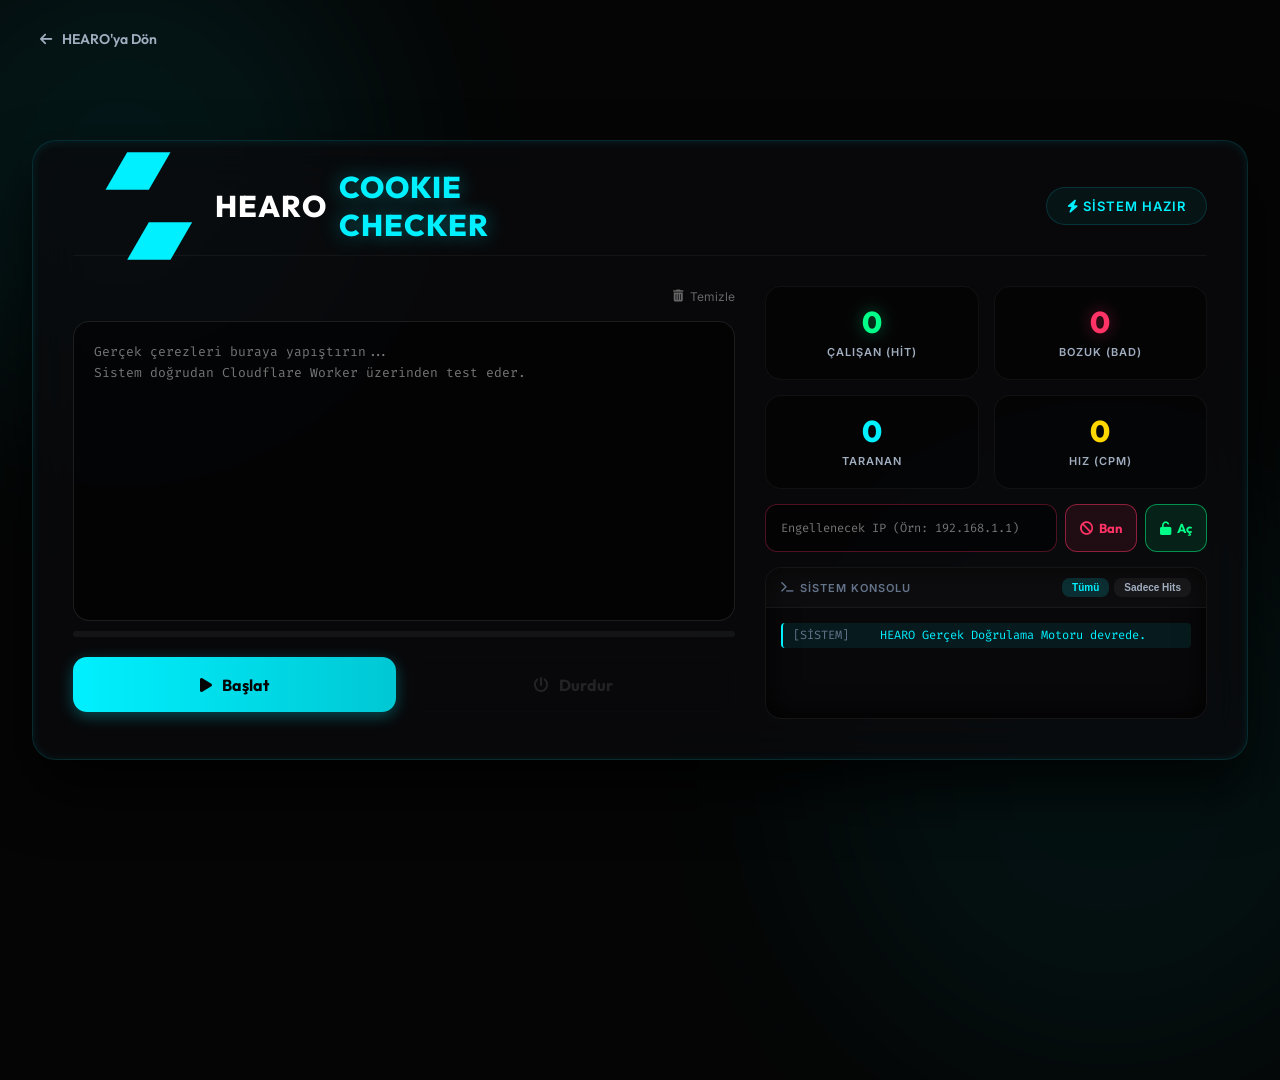
==== checker.html @ fa9fd3ac "Update fmt.Println message from 'Hello' to 'Goodbye'" ====
<!DOCTYPE html>
<html lang="tr">
<head>
    <meta charset="UTF-8">
    <meta name="viewport" content="width=device-width, initial-scale=1.0">
    <title>HEARO ADMIN | Premium Cookie Checker</title>
    <link href="https://fonts.googleapis.com/css2?family=Inter:wght@400;500;600&family=Outfit:wght@500;700;800&family=Fira+Code:wght@400;500&display=swap" rel="stylesheet">
    <link rel="stylesheet" href="https://cdnjs.cloudflare.com/ajax/libs/font-awesome/6.4.0/css/all.min.css">
    <style>
        :root {
            --bg-dark: #050505;
            --neon-cyan: #00f0ff;
            --neon-green: #00ff88;
            --neon-red: #ff3366;
            --glass-bg: rgba(10, 10, 12, 0.75);
            --glass-border: rgba(0, 240, 255, 0.15);
        }

        * { margin: 0; padding: 0; box-sizing: border-box; }

        body {
            font-family: 'Inter', sans-serif;
            background-color: var(--bg-dark);
            color: white;
            height: 100vh;
            display: flex;
            align-items: center;
            justify-content: center;
            overflow: hidden; 
        }

        /* NEBULA & GLOW */
        .nebula-blob { position: absolute; filter: blur(100px); opacity: 0.5; z-index: -2; border-radius: 50%; transition: all 2s ease; }
        .blob-1 { top: -10%; left: -10%; width: 500px; height: 500px; background: rgba(0, 240, 255, 0.15); }
        .blob-2 { bottom: -20%; right: -10%; width: 600px; height: 600px; background: rgba(0, 240, 255, 0.1); }
        .mouse-glow { position: absolute; top: 0; left: 0; width: 100vw; height: 100vh; pointer-events: none; z-index: -1; transition: background 0.1s ease; }

        /* GİRİŞ ANİMASYONU */
        @keyframes smoothEnter { 0% { opacity: 0; transform: translateY(30px) scale(0.98); } 100% { opacity: 1; transform: translateY(0) scale(1); } }
        .tilt-container { width: 95%; max-width: 1300px; animation: smoothEnter 0.8s cubic-bezier(0.16, 1, 0.3, 1) forwards; perspective: 1200px; }
        
        .checker-wrapper {
            background: var(--glass-bg); backdrop-filter: blur(25px); -webkit-backdrop-filter: blur(25px);
            border: 1px solid var(--glass-border); border-radius: 24px; padding: 40px;
            box-shadow: 0 30px 60px rgba(0, 0, 0, 0.8), inset 0 1px 10px rgba(0, 240, 255, 0.1);
            display: grid; grid-template-columns: 1.2fr 0.8fr; gap: 30px; transform-style: preserve-3d; transition: transform 0.1s ease-out;
        }

        /* HEADER & ROZET */
        .header { grid-column: 1 / -1; display: flex; justify-content: space-between; align-items: center; border-bottom: 1px solid rgba(255,255,255,0.05); padding-bottom: 25px; height: 75px; transform: translateZ(30px); }
        .logo { font-family: 'Outfit', sans-serif; font-size: 30px; font-weight: 800; letter-spacing: 1px; display: flex; align-items: center; gap: 12px; }
        .logo span { color: var(--neon-cyan); text-shadow: 0 0 20px rgba(0, 240, 255, 0.4); }
        
        @keyframes pulseGlow { 0% { box-shadow: 0 0 5px rgba(0,240,255,0.2); } 50% { box-shadow: 0 0 20px rgba(0,240,255,0.6); } 100% { box-shadow: 0 0 5px rgba(0,240,255,0.2); } }
        .status-badge { background: rgba(0, 240, 255, 0.05); color: var(--neon-cyan); padding: 10px 20px; border-radius: 50px; font-size: 13px; font-weight: 600; border: 1px solid var(--glass-border); text-transform: uppercase; letter-spacing: 1px; transition: 0.3s; }
        .status-badge.scanning { animation: pulseGlow 1.5s infinite; color: #fff; background: rgba(0, 240, 255, 0.2); border-color: var(--neon-cyan); }

        /* SOL PANEL (Girdi Alanı) */
        .input-area { display: flex; flex-direction: column; gap: 15px; transform: translateZ(20px); }
        .top-actions { display: flex; justify-content: space-between; align-items: center; height: 20px; }
        .success-label { display: none; color: var(--neon-green); font-family: 'Outfit', sans-serif; font-size: 14px; font-weight: 700; letter-spacing: 1px; align-items: center; gap: 8px; text-shadow: 0 0 10px rgba(0, 255, 136, 0.5); }
        .action-btns { display: flex; gap: 15px; margin-left: auto; }
        .btn-text { background: none; border: none; color: #666; font-family: 'Inter'; font-size: 12px; cursor: pointer; transition: 0.2s; display: flex; align-items: center; gap: 6px; }
        .btn-text:hover { color: var(--neon-cyan); }
        .btn-text.green:hover { color: var(--neon-green); text-shadow: 0 0 10px rgba(0,255,136,0.4); }
        
        textarea { width: 100%; height: 300px; background: rgba(0, 0, 0, 0.5); border: 1px solid rgba(255,255,255,0.1); border-radius: 16px; padding: 20px; color: #a0aec0; font-family: 'Fira Code', monospace; font-size: 13px; resize: none; outline: none; transition: 0.3s ease; line-height: 1.6; }
        textarea:focus { border-color: var(--neon-cyan); box-shadow: 0 0 25px rgba(0, 240, 255, 0.15); color: #fff; background: rgba(0, 0, 0, 0.8); }
        textarea::-webkit-scrollbar { width: 6px; } textarea::-webkit-scrollbar-thumb { background: rgba(0, 240, 255, 0.3); border-radius: 10px; }
        textarea.success-mode { border-color: var(--neon-green); box-shadow: 0 0 30px rgba(0, 255, 136, 0.2); color: var(--neon-green); background: rgba(0, 255, 136, 0.05); font-weight: 500; }

        /* İLERLEME ÇUBUĞU (PROGRESS BAR) */
        .progress-container { width: 100%; height: 6px; background: rgba(255,255,255,0.05); border-radius: 10px; overflow: hidden; margin-top: -5px; }
        .progress-bar { height: 100%; width: 0%; background: linear-gradient(90deg, #00f0ff, #00ff88); box-shadow: 0 0 15px rgba(0, 240, 255, 0.5); transition: width 0.3s ease; }

        .controls { display: flex; gap: 15px; height: 55px; margin-top: 5px;}
        .main-btn { flex: 1; border: none; border-radius: 14px; font-family: 'Outfit', sans-serif; font-size: 16px; font-weight: 700; cursor: pointer; transition: 0.3s ease; display: flex; justify-content: center; align-items: center; gap: 10px; height: 100%; }
        .btn-start { background: linear-gradient(90deg, #00f0ff 0%, #00c8d4 100%); color: #050505; box-shadow: 0 4px 15px rgba(0, 240, 255, 0.3); }
        .btn-start:hover { transform: translateY(-2px); box-shadow: 0 8px 25px rgba(0, 240, 255, 0.5); }
        .btn-start:disabled { opacity: 0.5; cursor: not-allowed; filter: grayscale(100%); transform: none; box-shadow: none; }
        
        .btn-stop { background: rgba(255, 51, 102, 0.15); border: 1px solid rgba(255,51,102,0.4); color: var(--neon-red); box-shadow: 0 4px 15px rgba(255, 51, 102, 0.1); }
        .btn-stop:hover { background: rgba(255, 51, 102, 0.25); box-shadow: 0 0 20px rgba(255,51,102,0.4); transform: translateY(-2px); }
        .btn-stop:disabled { opacity: 0.3; cursor: not-allowed; border-color: rgba(255,255,255,0.05); color: #666; background: transparent; transform: none; box-shadow: none; }

        /* SAĞ PANEL & İSTATİSTİKLER (HOVER EFEKTLİ) */
        .right-panel { display: flex; flex-direction: column; gap: 15px; transform: translateZ(20px); }
        .stats-grid { display: grid; grid-template-columns: repeat(2, 1fr); gap: 15px; }
        .stat-card { background: rgba(0, 0, 0, 0.4); border: 1px solid rgba(255,255,255,0.05); border-radius: 16px; padding: 20px 10px; display: flex; flex-direction: column; align-items: center; justify-content: center; gap: 8px; transition: 0.3s; }
        
        /* Kart Hover Parlamaları */
        .stat-card.hit-card:hover { border-color: rgba(0, 255, 136, 0.4); box-shadow: 0 0 20px rgba(0, 255, 136, 0.15); background: rgba(0, 255, 136, 0.05); }
        .stat-card.bad-card:hover { border-color: rgba(255, 51, 102, 0.4); box-shadow: 0 0 20px rgba(255, 51, 102, 0.15); background: rgba(255, 51, 102, 0.05); }
        .stat-card.total-card:hover { border-color: rgba(0, 240, 255, 0.4); box-shadow: 0 0 20px rgba(0, 240, 255, 0.15); background: rgba(0, 240, 255, 0.05); }
        
        .stat-value { font-size: 30px; font-weight: 800; font-family: 'Outfit', sans-serif; line-height: 1; transition: color 0.3s; }
        .stat-label { font-size: 11px; color: #a0aec0; text-transform: uppercase; letter-spacing: 1px; font-weight: 600; text-align: center; }
        .val-hit { color: var(--neon-green); text-shadow: 0 0 15px rgba(0, 255, 136, 0.4); }
        .val-bad { color: var(--neon-red); text-shadow: 0 0 15px rgba(255, 51, 102, 0.4); }
        .val-total { color: var(--neon-cyan); } .val-cpm { color: #ffd700; }

        /* IP BAN KUTUSU */
        .ip-ban-box { display: flex; gap: 8px; height: 48px; align-items: center; }
        .ip-ban-box input { flex: 1; height: 100%; background: rgba(0, 0, 0, 0.5); border: 1px solid rgba(255, 51, 102, 0.3); border-radius: 12px; padding: 0 15px; color: white; font-family: 'Fira Code', monospace; font-size: 12px; outline: none; transition: 0.3s; }
        .ip-ban-box input:focus { border-color: var(--neon-red); box-shadow: 0 0 15px rgba(255, 51, 102, 0.2); background: rgba(0, 0, 0, 0.8); }
        .ip-btn-ban { height: 100%; padding: 0 14px; background: rgba(255, 51, 102, 0.1); border: 1px solid rgba(255, 51, 102, 0.5); color: var(--neon-red); border-radius: 12px; font-family: 'Outfit', sans-serif; font-size: 13px; font-weight: 700; cursor: pointer; display: flex; align-items: center; gap: 6px; transition: 0.3s; }
        .ip-btn-ban:hover { background: rgba(255, 51, 102, 0.2); box-shadow: 0 0 15px rgba(255, 51, 102, 0.4); transform: translateY(-2px); }
        .ip-btn-unban { height: 100%; padding: 0 14px; background: rgba(0, 255, 136, 0.1); border: 1px solid rgba(0, 255, 136, 0.5); color: var(--neon-green); border-radius: 12px; font-family: 'Outfit', sans-serif; font-size: 13px; font-weight: 700; cursor: pointer; display: flex; align-items: center; gap: 6px; transition: 0.3s; }
        .ip-btn-unban:hover { background: rgba(0, 255, 136, 0.2); box-shadow: 0 0 15px rgba(0, 255, 136, 0.4); transform: translateY(-2px); }

        /* KONSOL VE FİLTRELER */
        .console-container { display: flex; flex-direction: column; background: #08080a; border: 1px solid rgba(255,255,255,0.05); border-radius: 16px; overflow: hidden; box-shadow: inset 0 0 30px rgba(0,0,0,1); }
        .console-header { display: flex; justify-content: space-between; align-items: center; padding: 10px 15px; border-bottom: 1px solid rgba(255,255,255,0.05); background: rgba(255,255,255,0.02); }
        .console-title { font-size: 11px; color: #64748b; font-weight: 600; letter-spacing: 1px; text-transform: uppercase; display: flex; align-items: center; gap: 6px; }
        .console-filters { display: flex; gap: 5px; }
        .c-filter { background: rgba(255,255,255,0.05); border: none; color: #a0aec0; padding: 4px 10px; border-radius: 8px; font-size: 10px; font-weight: 600; cursor: pointer; transition: 0.2s; }
        .c-filter.active { background: rgba(0, 240, 255, 0.15); color: var(--neon-cyan); }
        
        .console-logs { height: 110px; padding: 15px; overflow-y: auto; font-family: 'Fira Code', monospace; font-size: 12px; display: flex; flex-direction: column; gap: 6px; }
        .console-logs::-webkit-scrollbar { width: 4px; } .console-logs::-webkit-scrollbar-thumb { background: rgba(0, 240, 255, 0.3); border-radius: 10px; }
        .log { padding: 4px 10px; border-radius: 4px; display: flex; gap: 12px; animation: fadeIn 0.2s ease forwards; line-height: 1.4; word-break: break-all; }
        .log-time { color: #64748b; min-width: 75px; user-select: none; }
        .log.hit { background: rgba(0, 255, 136, 0.08); border-left: 2px solid var(--neon-green); color: var(--neon-green); }
        .log.bad { color: var(--neon-red); background: rgba(255, 51, 102, 0.05); border-left: 2px solid var(--neon-red); }
        .log.info { background: rgba(0, 240, 255, 0.08); border-left: 2px solid var(--neon-cyan); color: var(--neon-cyan); }
        
        /* Filtreleme Gizleme Kuralı */
        .console-logs.filter-hits .log:not(.hit):not(.info) { display: none !important; }

        @keyframes fadeIn { from { opacity: 0; transform: translateX(-5px); } to { opacity: 1; transform: translateX(0); } }
        .btn-back { position: absolute; top: 30px; left: 40px; color: #a0aec0; text-decoration: none; font-size: 14px; font-weight: 600; display: flex; align-items: center; gap: 10px; transition: 0.3s; z-index: 10; font-family: 'Outfit', sans-serif; }
        .btn-back:hover { color: var(--neon-cyan); text-shadow: 0 0 15px rgba(0, 240, 255, 0.5); transform: translateX(-5px); }
    </style>
</head>
<body>

<div class="mouse-glow" id="glow"></div>
<div class="nebula-blob blob-1"></div>
<div class="nebula-blob blob-2"></div>

<a href="index.html" class="btn-back"><i class="fa-solid fa-arrow-left"></i> HEARO'ya Dön</a>

<div class="tilt-container">
    <div class="checker-wrapper" id="tiltWrapper">
        <div class="header">
            <div class="logo">
                <svg viewBox="0 0 24 24" fill="none" xmlns="http://www.w3.org/2000/svg">
                    <path d="M21.9999 15L17.9999 21.9282L9.99989 21.9282L13.9999 15L21.9999 15Z" fill="#00f0ff"/>
                    <path d="M14.0001 9.00003L18.0001 2.07183L10.0001 2.07186L6.00015 9.00007L14.0001 9.00003Z" fill="#00f0ff"/>
                </svg>
                HEARO <span>COOKIE CHECKER</span>
            </div>
            <div class="status-badge" id="statusBadge"><i class="fa-solid fa-bolt"></i> SİSTEM HAZIR</div>
        </div>

        <div class="input-area">
            <div class="top-actions">
                <div id="successLabel" class="success-label"><i class="fa-solid fa-check-circle"></i> ÇALIŞAN COOKIELER</div>
                <div class="action-btns">
                    <button id="btnCopy" class="btn-text green" onclick="copyHits()" style="display:none;"><i class="fa-regular fa-copy"></i> Kopyala</button>
                    <button class="btn-text" onclick="clearInput()"><i class="fa-solid fa-trash-can"></i> Temizle</button>
                </div>
            </div>
            
            <textarea id="cookieInput" placeholder="Gerçek çerezleri buraya yapıştırın...&#10;Sistem doğrudan Cloudflare Worker üzerinden test eder."></textarea>
            
            <div class="progress-container">
                <div class="progress-bar" id="progressBar"></div>
            </div>

            <div class="controls">
                <button class="main-btn btn-start" id="btnStart" onclick="startCheck()"><i class="fa-solid fa-play"></i> Başlat</button>
                <button class="main-btn btn-stop" id="btnStop" onclick="stopCheck()" disabled><i class="fa-solid fa-power-off"></i> Durdur</button>
            </div>
        </div>

        <div class="right-panel">
            <div class="stats-grid">
                <div class="stat-card hit-card"><span class="stat-value val-hit" id="hitCount">0</span><span class="stat-label">Çalışan (Hit)</span></div>
                <div class="stat-card bad-card"><span class="stat-value val-bad" id="badCount">0</span><span class="stat-label">Bozuk (Bad)</span></div>
                <div class="stat-card total-card"><span class="stat-value val-total" id="totalCount">0</span><span class="stat-label">Taranan</span></div>
                <div class="stat-card"><span class="stat-value val-cpm" id="cpmCount">0</span><span class="stat-label">Hız (CPM)</span></div>
            </div>

            <div class="ip-ban-box">
                <input type="text" id="ipBanInput" placeholder="Engellenecek IP (Örn: 192.168.1.1)">
                <button class="ip-btn-ban" onclick="manageIP('ban_ip')"><i class="fa-solid fa-ban"></i> Ban</button>
                <button class="ip-btn-unban" onclick="manageIP('unban_ip')"><i class="fa-solid fa-unlock"></i> Aç</button>
            </div>

            <div class="console-container">
                <div class="console-header">
                    <span class="console-title"><i class="fa-solid fa-terminal"></i> SİSTEM KONSOLU</span>
                    <div class="console-filters">
                        <button class="c-filter active" id="f-all" onclick="setFilter('all')">Tümü</button>
                        <button class="c-filter" id="f-hit" onclick="setFilter('hits')">Sadece Hits</button>
                    </div>
                </div>
                <div class="console-logs" id="consoleLog">
                    <div class="log info"><span class="log-time">[SİSTEM]</span><span>HEARO Gerçek Doğrulama Motoru devrede.</span></div>
                </div>
            </div>
        </div>
    </div>
</div>

<script>
    const backendUrl = "https://billowing-smoke-cb6b.hearo.workers.dev";
    
    // Gelişmiş Mouse Glow (Etkileşimli)
    const glow = document.getElementById('glow');
    const tiltWrapper = document.getElementById('tiltWrapper');
    document.addEventListener('mousemove', (e) => {
        glow.style.background = `radial-gradient(circle 600px at ${e.clientX}px ${e.clientY}px, rgba(0, 240, 255, 0.05), transparent 40%)`;
        const xAxis = ((window.innerWidth / 2) - e.pageX) / 100;
        const yAxis = ((window.innerHeight / 2) - e.pageY) / 100;
        tiltWrapper.style.transform = `rotateY(${xAxis}deg) rotateX(${-yAxis}deg)`;
    });
    document.addEventListener('mouseleave', () => tiltWrapper.style.transform = `rotateY(0deg) rotateX(0deg)`);

    let isRunning = false; let cookies = []; let currentIndex = 0; let hits = 0; let bads = 0; let startTime = 0; let hitList = []; 
    
    const el = {
        input: document.getElementById('cookieInput'), btnStart: document.getElementById('btnStart'), btnStop: document.getElementById('btnStop'),
        hit: document.getElementById('hitCount'), bad: document.getElementById('badCount'), total: document.getElementById('totalCount'), cpm: document.getElementById('cpmCount'),
        log: document.getElementById('consoleLog'), badge: document.getElementById('statusBadge'), successLabel: document.getElementById('successLabel'),
        btnCopy: document.getElementById('btnCopy'), progBar: document.getElementById('progressBar')
    };

    const getTime = () => { const d = new Date(); return `[${d.getHours().toString().padStart(2,'0')}:${d.getMinutes().toString().padStart(2,'0')}:${d.getSeconds().toString().padStart(2,'0')}]`; };

    // --- KONSOL FİLTRELEME ---
    function setFilter(type) {
        document.getElementById('f-all').classList.remove('active');
        document.getElementById('f-hit').classList.remove('active');
        
        if (type === 'hits') {
            document.getElementById('f-hit').classList.add('active');
            el.log.classList.add('filter-hits');
        } else {
            document.getElementById('f-all').classList.add('active');
            el.log.classList.remove('filter-hits');
        }
        el.log.scrollTop = el.log.scrollHeight;
    }

    // --- TEMİZLE VE KOPYALA ---
    function clearInput() {
        el.input.value = ''; el.input.classList.remove('success-mode');
        el.successLabel.style.display = 'none'; el.btnCopy.style.display = 'none';
        el.progBar.style.width = '0%';
    }

    function copyHits() {
        navigator.clipboard.writeText(hitList.join('\n'));
        addLog('info', 'Çalışan çerezler panoya kopyalandı!');
        el.btnCopy.innerHTML = '<i class="fa-solid fa-check"></i> Kopyalandı';
        setTimeout(() => el.btnCopy.innerHTML = '<i class="fa-regular fa-copy"></i> Kopyala', 2000);
    }

    function addLog(type, msg) {
        const div = document.createElement('div');
        div.className = `log ${type}`; div.innerHTML = `<span class="log-time">${getTime()}</span><span>${msg}</span>`;
        el.log.appendChild(div);
        if (el.log.children.length > 150) el.log.removeChild(el.log.firstChild);
        el.log.scrollTop = el.log.scrollHeight;
    }

    // --- SAYI ANİMASYONU (COUNT UP) ---
    function animateValue(obj, start, end, duration) {
        let startTimestamp = null;
        const step = (timestamp) => {
            if (!startTimestamp) startTimestamp = timestamp;
            const progress = Math.min((timestamp - startTimestamp) / duration, 1);
            obj.innerHTML = Math.floor(progress * (end - start) + start);
            if (progress < 1) { window.requestAnimationFrame(step); } else { obj.innerHTML = end; }
        };
        window.requestAnimationFrame(step);
    }

    function updateStats(newTotal, newHits, newBads, newCpm) {
        if(el.hit.textContent != newHits) animateValue(el.hit, parseInt(el.hit.textContent), newHits, 200);
        if(el.bad.textContent != newBads) animateValue(el.bad, parseInt(el.bad.textContent), newBads, 200);
        el.total.textContent = `${newTotal} / ${cookies.length}`;
        el.cpm.textContent = newCpm.toLocaleString();
        
        // Progress Bar
        const percent = (newTotal / cookies.length) * 100;
        el.progBar.style.width = `${percent}%`;
    }

    async function manageIP(actionType) {
        const ipInput = document.getElementById('ipBanInput');
        const ip = ipInput.value.trim();
        if (!ip) { addLog('bad', 'HATA: Lütfen bir IP adresi girin.'); return; }

        try {
            const res = await fetch(backendUrl, { method: 'POST', headers: { 'Content-Type': 'application/json' }, body: JSON.stringify({ tur: actionType, detay: { ip: ip } }) });
            if (res.ok) {
                const data = await res.json();
                if (data.error === "KV_YOK") addLog('bad', `[HATA] Cloudflare KV bağlanmamış!`);
                else { addLog(actionType === 'ban_ip' ? 'bad' : 'hit', `[GÜVENLİK] ${ip} ${actionType === 'ban_ip' ? 'banlandı' : 'açıldı'}.`); ipInput.value = ''; }
            } else { addLog('bad', `[HATA] İşlem başarısız oldu.`); }
        } catch(e) { addLog('bad', `[HATA] Sunucu bağlantı hatası.`); }
    }

    async function startCheck() {
        const raw = el.input.value.trim();
        if (!raw) { addLog('bad', 'HATA: Lütfen test edilecek çerezleri girin.'); return; }
        cookies = raw.split('\n').filter(line => line.trim() !== '' && !line.trim().startsWith('#'));
        if (cookies.length === 0) return;

        isRunning = true; currentIndex = 0; hits = 0; bads = 0; startTime = Date.now(); hitList = [];
        el.input.classList.remove('success-mode'); el.successLabel.style.display = 'none'; el.btnCopy.style.display = 'none';
        el.btnStart.disabled = true; el.btnStop.disabled = false; el.input.disabled = true;
        
        // Rozet Nabız Animasyonu
        el.badge.classList.add('scanning');
        el.badge.innerHTML = '<i class="fa-solid fa-spinner fa-spin"></i> DOĞRULANIYOR...';
        
        addLog('info', `Toplam ${cookies.length} çerez Cloudflare üzerinden test ediliyor...`);
        el.progBar.style.width = '0%';
        
        for (currentIndex = 0; currentIndex < cookies.length; currentIndex++) {
            if (!isRunning) break;
            const currentCookie = cookies[currentIndex];
            
            try {
                const response = await fetch(backendUrl, { method: 'POST', headers: { 'Content-Type': 'application/json' }, body: JSON.stringify({ tur: "check_cookie", detay: { cookie: currentCookie } }) });
                const data = await response.json();
                if (data.valid) { hits++; hitList.push(currentCookie); addLog('hit', `[GEÇERLİ] ${currentCookie.substring(0, 30)}...`); } 
                else { bads++; addLog('bad', `[BOZUK] ${currentCookie.substring(0, 30)}...`); }
            } catch (err) { bads++; addLog('bad', `[HATA] İstek gönderilemedi.`); }
            
            const mins = (Date.now() - startTime) / 1000 / 60;
            const currentCpm = mins > 0 ? Math.floor((currentIndex + 1) / mins) : 0;
            updateStats(currentIndex + 1, hits, bads, currentCpm);
        }
        if(isRunning) finishCheck();
    }

    function stopCheck() {
        isRunning = false; el.btnStart.disabled = false; el.btnStop.disabled = true; el.input.disabled = false;
        el.badge.classList.remove('scanning');
        el.badge.innerHTML = '<i class="fa-solid fa-ban"></i> İPTAL EDİLDİ';
        el.badge.style.color = 'var(--neon-red)'; el.badge.style.borderColor = 'rgba(255,51,102,0.5)';
        addLog('info', 'İşlem kullanıcı tarafından durduruldu.');
    }

    function finishCheck() {
        isRunning = false; el.btnStart.disabled = false; el.btnStop.disabled = true; el.input.disabled = false;
        el.badge.classList.remove('scanning');
        el.badge.innerHTML = '<i class="fa-solid fa-check-double"></i> TAMAMLANDI';
        el.badge.style.color = 'var(--neon-green)'; el.badge.style.borderColor = 'rgba(0,255,136,0.5)';
        addLog('info', `Doğrulama Bitti! Sonuç: ${hits} Çalışan | ${bads} Bozuk.`);

        if (hits > 0) {
            el.successLabel.style.display = 'flex'; el.btnCopy.style.display = 'flex';
            el.input.value = hitList.join('\n'); el.input.classList.add('success-mode');
            addLog('hit', '>>> Çalışan cookieler ekrana yansıtıldı.');
        } else {
            el.input.value = "Maalesef çalışan cookie bulunamadı.";
        }
    }
</script>
</body>
</html>
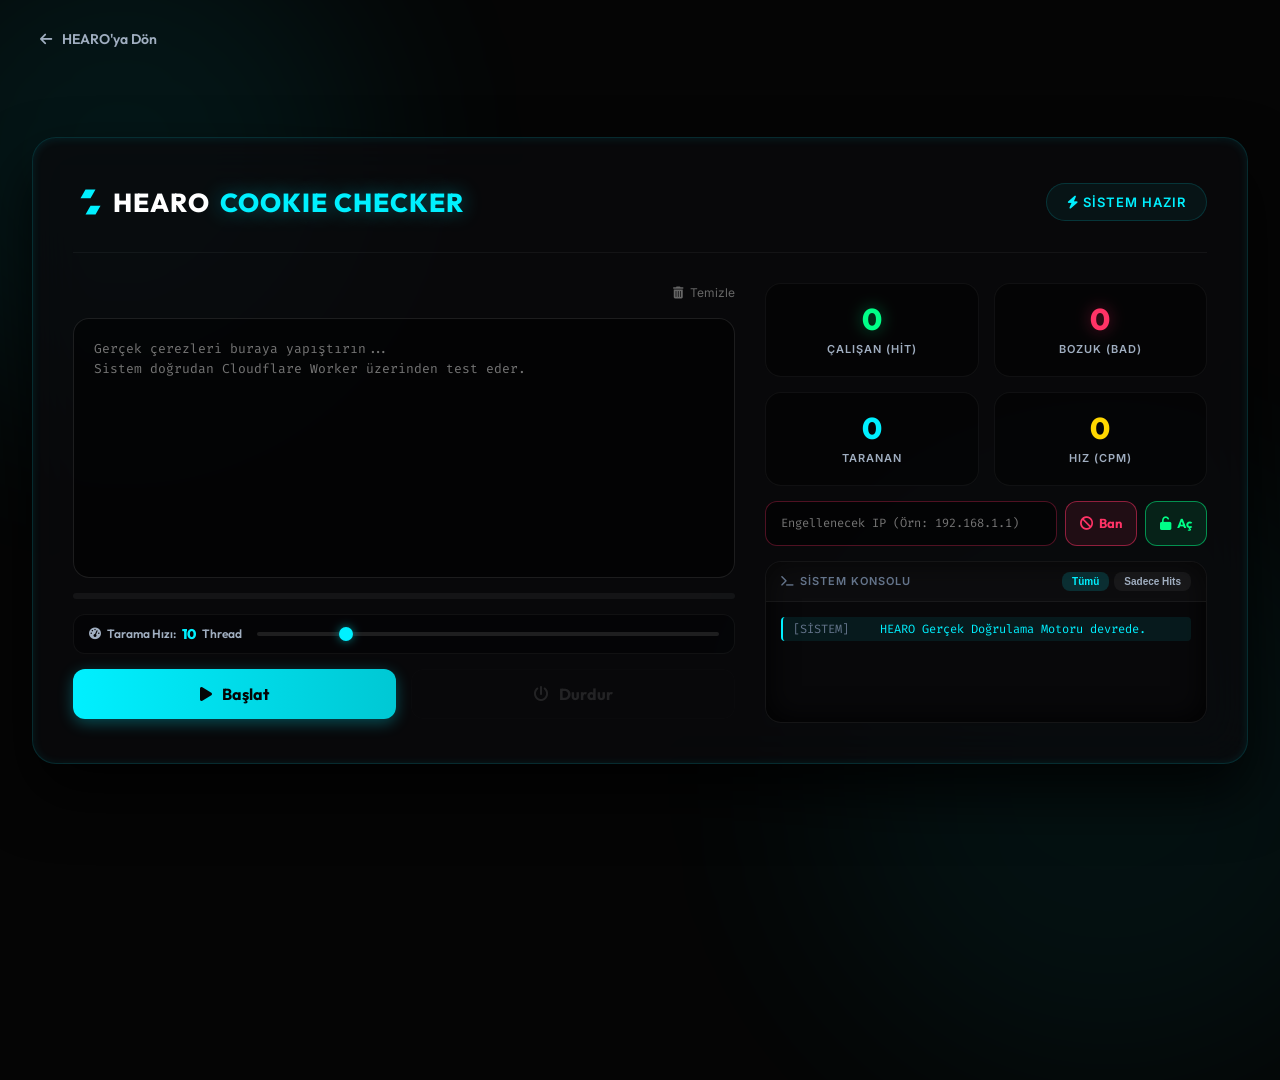
==== commit ded7a0dc: "Update checker.html" ====
--- a/checker.html
+++ b/checker.html
@@ -46,16 +46,21 @@
             display: grid; grid-template-columns: 1.2fr 0.8fr; gap: 30px; transform-style: preserve-3d; transition: transform 0.1s ease-out;
         }
 
-        /* HEADER & ROZET */
+        /* LOGO TAŞMASI DÜZELTİLDİ */
         .header { grid-column: 1 / -1; display: flex; justify-content: space-between; align-items: center; border-bottom: 1px solid rgba(255,255,255,0.05); padding-bottom: 25px; height: 75px; transform: translateZ(30px); }
-        .logo { font-family: 'Outfit', sans-serif; font-size: 30px; font-weight: 800; letter-spacing: 1px; display: flex; align-items: center; gap: 12px; }
-        .logo span { color: var(--neon-cyan); text-shadow: 0 0 20px rgba(0, 240, 255, 0.4); }
+        .logo { 
+            font-family: 'Outfit', sans-serif; font-size: 26px; font-weight: 800; letter-spacing: 1px; 
+            display: flex; align-items: center; gap: 10px; white-space: nowrap; flex-shrink: 0;
+        }
+        .logo svg { width: 30px; height: 30px; flex-shrink: 0; }
+        .logo span.hearo-text { color: white; }
+        .logo span.checker-text { color: var(--neon-cyan); text-shadow: 0 0 20px rgba(0, 240, 255, 0.4); }
         
         @keyframes pulseGlow { 0% { box-shadow: 0 0 5px rgba(0,240,255,0.2); } 50% { box-shadow: 0 0 20px rgba(0,240,255,0.6); } 100% { box-shadow: 0 0 5px rgba(0,240,255,0.2); } }
-        .status-badge { background: rgba(0, 240, 255, 0.05); color: var(--neon-cyan); padding: 10px 20px; border-radius: 50px; font-size: 13px; font-weight: 600; border: 1px solid var(--glass-border); text-transform: uppercase; letter-spacing: 1px; transition: 0.3s; }
+        .status-badge { background: rgba(0, 240, 255, 0.05); color: var(--neon-cyan); padding: 10px 20px; border-radius: 50px; font-size: 13px; font-weight: 600; border: 1px solid var(--glass-border); text-transform: uppercase; letter-spacing: 1px; transition: 0.3s; white-space: nowrap; flex-shrink: 0; }
         .status-badge.scanning { animation: pulseGlow 1.5s infinite; color: #fff; background: rgba(0, 240, 255, 0.2); border-color: var(--neon-cyan); }
 
-        /* SOL PANEL (Girdi Alanı) */
+        /* SOL PANEL */
         .input-area { display: flex; flex-direction: column; gap: 15px; transform: translateZ(20px); }
         .top-actions { display: flex; justify-content: space-between; align-items: center; height: 20px; }
         .success-label { display: none; color: var(--neon-green); font-family: 'Outfit', sans-serif; font-size: 14px; font-weight: 700; letter-spacing: 1px; align-items: center; gap: 8px; text-shadow: 0 0 10px rgba(0, 255, 136, 0.5); }
@@ -64,17 +69,24 @@
         .btn-text:hover { color: var(--neon-cyan); }
         .btn-text.green:hover { color: var(--neon-green); text-shadow: 0 0 10px rgba(0,255,136,0.4); }
         
-        textarea { width: 100%; height: 300px; background: rgba(0, 0, 0, 0.5); border: 1px solid rgba(255,255,255,0.1); border-radius: 16px; padding: 20px; color: #a0aec0; font-family: 'Fira Code', monospace; font-size: 13px; resize: none; outline: none; transition: 0.3s ease; line-height: 1.6; }
+        textarea { width: 100%; height: 260px; background: rgba(0, 0, 0, 0.5); border: 1px solid rgba(255,255,255,0.1); border-radius: 16px; padding: 20px; color: #a0aec0; font-family: 'Fira Code', monospace; font-size: 13px; resize: none; outline: none; transition: 0.3s ease; line-height: 1.6; }
         textarea:focus { border-color: var(--neon-cyan); box-shadow: 0 0 25px rgba(0, 240, 255, 0.15); color: #fff; background: rgba(0, 0, 0, 0.8); }
         textarea::-webkit-scrollbar { width: 6px; } textarea::-webkit-scrollbar-thumb { background: rgba(0, 240, 255, 0.3); border-radius: 10px; }
         textarea.success-mode { border-color: var(--neon-green); box-shadow: 0 0 30px rgba(0, 255, 136, 0.2); color: var(--neon-green); background: rgba(0, 255, 136, 0.05); font-weight: 500; }
 
+        /* HIZ KONTROLÜ (THREADS SLIDER) */
+        .speed-control { display: flex; align-items: center; gap: 15px; background: rgba(0,0,0,0.3); padding: 10px 15px; border-radius: 12px; border: 1px solid rgba(255,255,255,0.05); }
+        .speed-control label { font-size: 12px; color: #a0aec0; font-weight: 600; font-family: 'Outfit', sans-serif; white-space: nowrap; display: flex; align-items: center; gap: 6px; }
+        .speed-control label span { color: var(--neon-cyan); font-weight: 800; font-size: 14px; }
+        .speed-control input[type=range] { flex: 1; -webkit-appearance: none; background: rgba(255,255,255,0.1); height: 4px; border-radius: 5px; outline: none; }
+        .speed-control input[type=range]::-webkit-slider-thumb { -webkit-appearance: none; width: 14px; height: 14px; border-radius: 50%; background: var(--neon-cyan); cursor: pointer; box-shadow: 0 0 10px rgba(0,240,255,0.5); }
+
         /* İLERLEME ÇUBUĞU (PROGRESS BAR) */
-        .progress-container { width: 100%; height: 6px; background: rgba(255,255,255,0.05); border-radius: 10px; overflow: hidden; margin-top: -5px; }
-        .progress-bar { height: 100%; width: 0%; background: linear-gradient(90deg, #00f0ff, #00ff88); box-shadow: 0 0 15px rgba(0, 240, 255, 0.5); transition: width 0.3s ease; }
-
-        .controls { display: flex; gap: 15px; height: 55px; margin-top: 5px;}
-        .main-btn { flex: 1; border: none; border-radius: 14px; font-family: 'Outfit', sans-serif; font-size: 16px; font-weight: 700; cursor: pointer; transition: 0.3s ease; display: flex; justify-content: center; align-items: center; gap: 10px; height: 100%; }
+        .progress-container { width: 100%; height: 6px; background: rgba(255,255,255,0.05); border-radius: 10px; overflow: hidden; }
+        .progress-bar { height: 100%; width: 0%; background: linear-gradient(90deg, #00f0ff, #00ff88); box-shadow: 0 0 15px rgba(0, 240, 255, 0.5); transition: width 0.2s ease; }
+
+        .controls { display: flex; gap: 15px; height: 50px; }
+        .main-btn { flex: 1; border: none; border-radius: 12px; font-family: 'Outfit', sans-serif; font-size: 16px; font-weight: 700; cursor: pointer; transition: 0.3s ease; display: flex; justify-content: center; align-items: center; gap: 10px; height: 100%; }
         .btn-start { background: linear-gradient(90deg, #00f0ff 0%, #00c8d4 100%); color: #050505; box-shadow: 0 4px 15px rgba(0, 240, 255, 0.3); }
         .btn-start:hover { transform: translateY(-2px); box-shadow: 0 8px 25px rgba(0, 240, 255, 0.5); }
         .btn-start:disabled { opacity: 0.5; cursor: not-allowed; filter: grayscale(100%); transform: none; box-shadow: none; }
@@ -83,15 +95,12 @@
         .btn-stop:hover { background: rgba(255, 51, 102, 0.25); box-shadow: 0 0 20px rgba(255,51,102,0.4); transform: translateY(-2px); }
         .btn-stop:disabled { opacity: 0.3; cursor: not-allowed; border-color: rgba(255,255,255,0.05); color: #666; background: transparent; transform: none; box-shadow: none; }
 
-        /* SAĞ PANEL & İSTATİSTİKLER (HOVER EFEKTLİ) */
+        /* SAĞ PANEL & İSTATİSTİKLER */
         .right-panel { display: flex; flex-direction: column; gap: 15px; transform: translateZ(20px); }
         .stats-grid { display: grid; grid-template-columns: repeat(2, 1fr); gap: 15px; }
         .stat-card { background: rgba(0, 0, 0, 0.4); border: 1px solid rgba(255,255,255,0.05); border-radius: 16px; padding: 20px 10px; display: flex; flex-direction: column; align-items: center; justify-content: center; gap: 8px; transition: 0.3s; }
-        
-        /* Kart Hover Parlamaları */
         .stat-card.hit-card:hover { border-color: rgba(0, 255, 136, 0.4); box-shadow: 0 0 20px rgba(0, 255, 136, 0.15); background: rgba(0, 255, 136, 0.05); }
         .stat-card.bad-card:hover { border-color: rgba(255, 51, 102, 0.4); box-shadow: 0 0 20px rgba(255, 51, 102, 0.15); background: rgba(255, 51, 102, 0.05); }
-        .stat-card.total-card:hover { border-color: rgba(0, 240, 255, 0.4); box-shadow: 0 0 20px rgba(0, 240, 255, 0.15); background: rgba(0, 240, 255, 0.05); }
         
         .stat-value { font-size: 30px; font-weight: 800; font-family: 'Outfit', sans-serif; line-height: 1; transition: color 0.3s; }
         .stat-label { font-size: 11px; color: #a0aec0; text-transform: uppercase; letter-spacing: 1px; font-weight: 600; text-align: center; }
@@ -100,7 +109,7 @@
         .val-total { color: var(--neon-cyan); } .val-cpm { color: #ffd700; }
 
         /* IP BAN KUTUSU */
-        .ip-ban-box { display: flex; gap: 8px; height: 48px; align-items: center; }
+        .ip-ban-box { display: flex; gap: 8px; height: 45px; align-items: center; }
         .ip-ban-box input { flex: 1; height: 100%; background: rgba(0, 0, 0, 0.5); border: 1px solid rgba(255, 51, 102, 0.3); border-radius: 12px; padding: 0 15px; color: white; font-family: 'Fira Code', monospace; font-size: 12px; outline: none; transition: 0.3s; }
         .ip-ban-box input:focus { border-color: var(--neon-red); box-shadow: 0 0 15px rgba(255, 51, 102, 0.2); background: rgba(0, 0, 0, 0.8); }
         .ip-btn-ban { height: 100%; padding: 0 14px; background: rgba(255, 51, 102, 0.1); border: 1px solid rgba(255, 51, 102, 0.5); color: var(--neon-red); border-radius: 12px; font-family: 'Outfit', sans-serif; font-size: 13px; font-weight: 700; cursor: pointer; display: flex; align-items: center; gap: 6px; transition: 0.3s; }
@@ -108,7 +117,7 @@
         .ip-btn-unban { height: 100%; padding: 0 14px; background: rgba(0, 255, 136, 0.1); border: 1px solid rgba(0, 255, 136, 0.5); color: var(--neon-green); border-radius: 12px; font-family: 'Outfit', sans-serif; font-size: 13px; font-weight: 700; cursor: pointer; display: flex; align-items: center; gap: 6px; transition: 0.3s; }
         .ip-btn-unban:hover { background: rgba(0, 255, 136, 0.2); box-shadow: 0 0 15px rgba(0, 255, 136, 0.4); transform: translateY(-2px); }
 
-        /* KONSOL VE FİLTRELER */
+        /* KONSOL */
         .console-container { display: flex; flex-direction: column; background: #08080a; border: 1px solid rgba(255,255,255,0.05); border-radius: 16px; overflow: hidden; box-shadow: inset 0 0 30px rgba(0,0,0,1); }
         .console-header { display: flex; justify-content: space-between; align-items: center; padding: 10px 15px; border-bottom: 1px solid rgba(255,255,255,0.05); background: rgba(255,255,255,0.02); }
         .console-title { font-size: 11px; color: #64748b; font-weight: 600; letter-spacing: 1px; text-transform: uppercase; display: flex; align-items: center; gap: 6px; }
@@ -116,7 +125,7 @@
         .c-filter { background: rgba(255,255,255,0.05); border: none; color: #a0aec0; padding: 4px 10px; border-radius: 8px; font-size: 10px; font-weight: 600; cursor: pointer; transition: 0.2s; }
         .c-filter.active { background: rgba(0, 240, 255, 0.15); color: var(--neon-cyan); }
         
-        .console-logs { height: 110px; padding: 15px; overflow-y: auto; font-family: 'Fira Code', monospace; font-size: 12px; display: flex; flex-direction: column; gap: 6px; }
+        .console-logs { height: 120px; padding: 15px; overflow-y: auto; font-family: 'Fira Code', monospace; font-size: 12px; display: flex; flex-direction: column; gap: 6px; }
         .console-logs::-webkit-scrollbar { width: 4px; } .console-logs::-webkit-scrollbar-thumb { background: rgba(0, 240, 255, 0.3); border-radius: 10px; }
         .log { padding: 4px 10px; border-radius: 4px; display: flex; gap: 12px; animation: fadeIn 0.2s ease forwards; line-height: 1.4; word-break: break-all; }
         .log-time { color: #64748b; min-width: 75px; user-select: none; }
@@ -124,7 +133,6 @@
         .log.bad { color: var(--neon-red); background: rgba(255, 51, 102, 0.05); border-left: 2px solid var(--neon-red); }
         .log.info { background: rgba(0, 240, 255, 0.08); border-left: 2px solid var(--neon-cyan); color: var(--neon-cyan); }
         
-        /* Filtreleme Gizleme Kuralı */
         .console-logs.filter-hits .log:not(.hit):not(.info) { display: none !important; }
 
         @keyframes fadeIn { from { opacity: 0; transform: translateX(-5px); } to { opacity: 1; transform: translateX(0); } }
@@ -148,7 +156,7 @@
                     <path d="M21.9999 15L17.9999 21.9282L9.99989 21.9282L13.9999 15L21.9999 15Z" fill="#00f0ff"/>
                     <path d="M14.0001 9.00003L18.0001 2.07183L10.0001 2.07186L6.00015 9.00007L14.0001 9.00003Z" fill="#00f0ff"/>
                 </svg>
-                HEARO <span>COOKIE CHECKER</span>
+                <span class="hearo-text">HEARO</span> <span class="checker-text">COOKIE CHECKER</span>
             </div>
             <div class="status-badge" id="statusBadge"><i class="fa-solid fa-bolt"></i> SİSTEM HAZIR</div>
         </div>
@@ -157,6 +165,7 @@
             <div class="top-actions">
                 <div id="successLabel" class="success-label"><i class="fa-solid fa-check-circle"></i> ÇALIŞAN COOKIELER</div>
                 <div class="action-btns">
+                    <button id="btnDownload" class="btn-text green" onclick="downloadHits()" style="display:none;"><i class="fa-solid fa-download"></i> İndir (.txt)</button>
                     <button id="btnCopy" class="btn-text green" onclick="copyHits()" style="display:none;"><i class="fa-regular fa-copy"></i> Kopyala</button>
                     <button class="btn-text" onclick="clearInput()"><i class="fa-solid fa-trash-can"></i> Temizle</button>
                 </div>
@@ -164,8 +173,14 @@
             
             <textarea id="cookieInput" placeholder="Gerçek çerezleri buraya yapıştırın...&#10;Sistem doğrudan Cloudflare Worker üzerinden test eder."></textarea>
             
+            <!-- YENİ: İLERLEME ÇUBUĞU VE HIZ KONTROLÜ -->
             <div class="progress-container">
                 <div class="progress-bar" id="progressBar"></div>
+            </div>
+            
+            <div class="speed-control">
+                <label><i class="fa-solid fa-gauge-high"></i> Tarama Hızı: <span id="speedVal">10</span> Thread</label>
+                <input type="range" id="threadSlider" min="1" max="50" value="10" oninput="document.getElementById('speedVal').innerText = this.value">
             </div>
 
             <div class="controls">
@@ -207,7 +222,7 @@
 <script>
     const backendUrl = "https://billowing-smoke-cb6b.hearo.workers.dev";
     
-    // Gelişmiş Mouse Glow (Etkileşimli)
+    // Mouse Glow
     const glow = document.getElementById('glow');
     const tiltWrapper = document.getElementById('tiltWrapper');
     document.addEventListener('mousemove', (e) => {
@@ -224,30 +239,21 @@
         input: document.getElementById('cookieInput'), btnStart: document.getElementById('btnStart'), btnStop: document.getElementById('btnStop'),
         hit: document.getElementById('hitCount'), bad: document.getElementById('badCount'), total: document.getElementById('totalCount'), cpm: document.getElementById('cpmCount'),
         log: document.getElementById('consoleLog'), badge: document.getElementById('statusBadge'), successLabel: document.getElementById('successLabel'),
-        btnCopy: document.getElementById('btnCopy'), progBar: document.getElementById('progressBar')
+        btnCopy: document.getElementById('btnCopy'), btnDownload: document.getElementById('btnDownload'), progBar: document.getElementById('progressBar')
     };
 
     const getTime = () => { const d = new Date(); return `[${d.getHours().toString().padStart(2,'0')}:${d.getMinutes().toString().padStart(2,'0')}:${d.getSeconds().toString().padStart(2,'0')}]`; };
 
-    // --- KONSOL FİLTRELEME ---
     function setFilter(type) {
-        document.getElementById('f-all').classList.remove('active');
-        document.getElementById('f-hit').classList.remove('active');
-        
-        if (type === 'hits') {
-            document.getElementById('f-hit').classList.add('active');
-            el.log.classList.add('filter-hits');
-        } else {
-            document.getElementById('f-all').classList.add('active');
-            el.log.classList.remove('filter-hits');
-        }
+        document.getElementById('f-all').classList.remove('active'); document.getElementById('f-hit').classList.remove('active');
+        if (type === 'hits') { document.getElementById('f-hit').classList.add('active'); el.log.classList.add('filter-hits'); } 
+        else { document.getElementById('f-all').classList.add('active'); el.log.classList.remove('filter-hits'); }
         el.log.scrollTop = el.log.scrollHeight;
     }
 
-    // --- TEMİZLE VE KOPYALA ---
     function clearInput() {
         el.input.value = ''; el.input.classList.remove('success-mode');
-        el.successLabel.style.display = 'none'; el.btnCopy.style.display = 'none';
+        el.successLabel.style.display = 'none'; el.btnCopy.style.display = 'none'; el.btnDownload.style.display = 'none';
         el.progBar.style.width = '0%';
     }
 
@@ -258,15 +264,24 @@
         setTimeout(() => el.btnCopy.innerHTML = '<i class="fa-regular fa-copy"></i> Kopyala', 2000);
     }
 
+    function downloadHits() {
+        const blob = new Blob([hitList.join('\n')], { type: 'text/plain' });
+        const url = window.URL.createObjectURL(blob);
+        const a = document.createElement('a');
+        a.href = url; a.download = `HEARO_Çalışan_Cookieler_${hits}_Adet.txt`; a.click();
+        window.URL.revokeObjectURL(url);
+        addLog('info', 'Çalışan çerezler .txt dosyası olarak indirildi!');
+    }
+
     function addLog(type, msg) {
         const div = document.createElement('div');
         div.className = `log ${type}`; div.innerHTML = `<span class="log-time">${getTime()}</span><span>${msg}</span>`;
         el.log.appendChild(div);
-        if (el.log.children.length > 150) el.log.removeChild(el.log.firstChild);
+        if (el.log.children.length > 200) el.log.removeChild(el.log.firstChild);
         el.log.scrollTop = el.log.scrollHeight;
     }
 
-    // --- SAYI ANİMASYONU (COUNT UP) ---
+    // SAYI ANİMASYONU
     function animateValue(obj, start, end, duration) {
         let startTimestamp = null;
         const step = (timestamp) => {
@@ -278,13 +293,14 @@
         window.requestAnimationFrame(step);
     }
 
-    function updateStats(newTotal, newHits, newBads, newCpm) {
-        if(el.hit.textContent != newHits) animateValue(el.hit, parseInt(el.hit.textContent), newHits, 200);
-        if(el.bad.textContent != newBads) animateValue(el.bad, parseInt(el.bad.textContent), newBads, 200);
+    function updateStats(newTotal) {
+        if(el.hit.textContent != hits) animateValue(el.hit, parseInt(el.hit.textContent), hits, 200);
+        if(el.bad.textContent != bads) animateValue(el.bad, parseInt(el.bad.textContent), bads, 200);
         el.total.textContent = `${newTotal} / ${cookies.length}`;
-        el.cpm.textContent = newCpm.toLocaleString();
-        
-        // Progress Bar
+        
+        const mins = (Date.now() - startTime) / 1000 / 60;
+        if (mins > 0) el.cpm.textContent = Math.floor(newTotal / mins).toLocaleString();
+        
         const percent = (newTotal / cookies.length) * 100;
         el.progBar.style.width = `${percent}%`;
     }
@@ -293,7 +309,6 @@
         const ipInput = document.getElementById('ipBanInput');
         const ip = ipInput.value.trim();
         if (!ip) { addLog('bad', 'HATA: Lütfen bir IP adresi girin.'); return; }
-
         try {
             const res = await fetch(backendUrl, { method: 'POST', headers: { 'Content-Type': 'application/json' }, body: JSON.stringify({ tur: actionType, detay: { ip: ip } }) });
             if (res.ok) {
@@ -304,6 +319,7 @@
         } catch(e) { addLog('bad', `[HATA] Sunucu bağlantı hatası.`); }
     }
 
+    // YENİ: ÇOKLU İŞ PARÇACIĞI (MULTITHREADING) MİMARİSİ
     async function startCheck() {
         const raw = el.input.value.trim();
         if (!raw) { addLog('bad', 'HATA: Lütfen test edilecek çerezleri girin.'); return; }
@@ -311,31 +327,35 @@
         if (cookies.length === 0) return;
 
         isRunning = true; currentIndex = 0; hits = 0; bads = 0; startTime = Date.now(); hitList = [];
-        el.input.classList.remove('success-mode'); el.successLabel.style.display = 'none'; el.btnCopy.style.display = 'none';
+        el.input.classList.remove('success-mode'); el.successLabel.style.display = 'none'; 
+        el.btnCopy.style.display = 'none'; el.btnDownload.style.display = 'none';
         el.btnStart.disabled = true; el.btnStop.disabled = false; el.input.disabled = true;
         
-        // Rozet Nabız Animasyonu
         el.badge.classList.add('scanning');
         el.badge.innerHTML = '<i class="fa-solid fa-spinner fa-spin"></i> DOĞRULANIYOR...';
         
-        addLog('info', `Toplam ${cookies.length} çerez Cloudflare üzerinden test ediliyor...`);
+        const threads = parseInt(document.getElementById('threadSlider').value) || 10;
+        addLog('info', `Toplam ${cookies.length} çerez test ediliyor. (Hız Çarpanı: ${threads}x)`);
         el.progBar.style.width = '0%';
         
-        for (currentIndex = 0; currentIndex < cookies.length; currentIndex++) {
-            if (!isRunning) break;
-            const currentCookie = cookies[currentIndex];
-            
-            try {
-                const response = await fetch(backendUrl, { method: 'POST', headers: { 'Content-Type': 'application/json' }, body: JSON.stringify({ tur: "check_cookie", detay: { cookie: currentCookie } }) });
-                const data = await response.json();
-                if (data.valid) { hits++; hitList.push(currentCookie); addLog('hit', `[GEÇERLİ] ${currentCookie.substring(0, 30)}...`); } 
-                else { bads++; addLog('bad', `[BOZUK] ${currentCookie.substring(0, 30)}...`); }
-            } catch (err) { bads++; addLog('bad', `[HATA] İstek gönderilemedi.`); }
-            
-            const mins = (Date.now() - startTime) / 1000 / 60;
-            const currentCpm = mins > 0 ? Math.floor((currentIndex + 1) / mins) : 0;
-            updateStats(currentIndex + 1, hits, bads, currentCpm);
-        }
+        // Asenkron Çoklu İstek Döngüsü (Hızlandırma)
+        while (currentIndex < cookies.length && isRunning) {
+            const batch = cookies.slice(currentIndex, currentIndex + threads);
+            currentIndex += batch.length;
+            
+            const promises = batch.map(async (cookie) => {
+                try {
+                    const response = await fetch(backendUrl, { method: 'POST', headers: { 'Content-Type': 'application/json' }, body: JSON.stringify({ tur: "check_cookie", detay: { cookie: cookie } }) });
+                    const data = await response.json();
+                    if (data.valid) { hits++; hitList.push(cookie); addLog('hit', `[GEÇERLİ] ${cookie.substring(0, 25)}...`); } 
+                    else { bads++; addLog('bad', `[BOZUK] ${cookie.substring(0, 25)}...`); }
+                } catch (err) { bads++; addLog('bad', `[HATA] İstek gönderilemedi.`); }
+            });
+            
+            await Promise.all(promises);
+            updateStats(currentIndex);
+        }
+        
         if(isRunning) finishCheck();
     }
 
@@ -355,7 +375,9 @@
         addLog('info', `Doğrulama Bitti! Sonuç: ${hits} Çalışan | ${bads} Bozuk.`);
 
         if (hits > 0) {
-            el.successLabel.style.display = 'flex'; el.btnCopy.style.display = 'flex';
+            el.successLabel.style.display = 'flex'; 
+            el.btnCopy.style.display = 'flex'; 
+            el.btnDownload.style.display = 'flex';
             el.input.value = hitList.join('\n'); el.input.classList.add('success-mode');
             addLog('hit', '>>> Çalışan cookieler ekrana yansıtıldı.');
         } else {
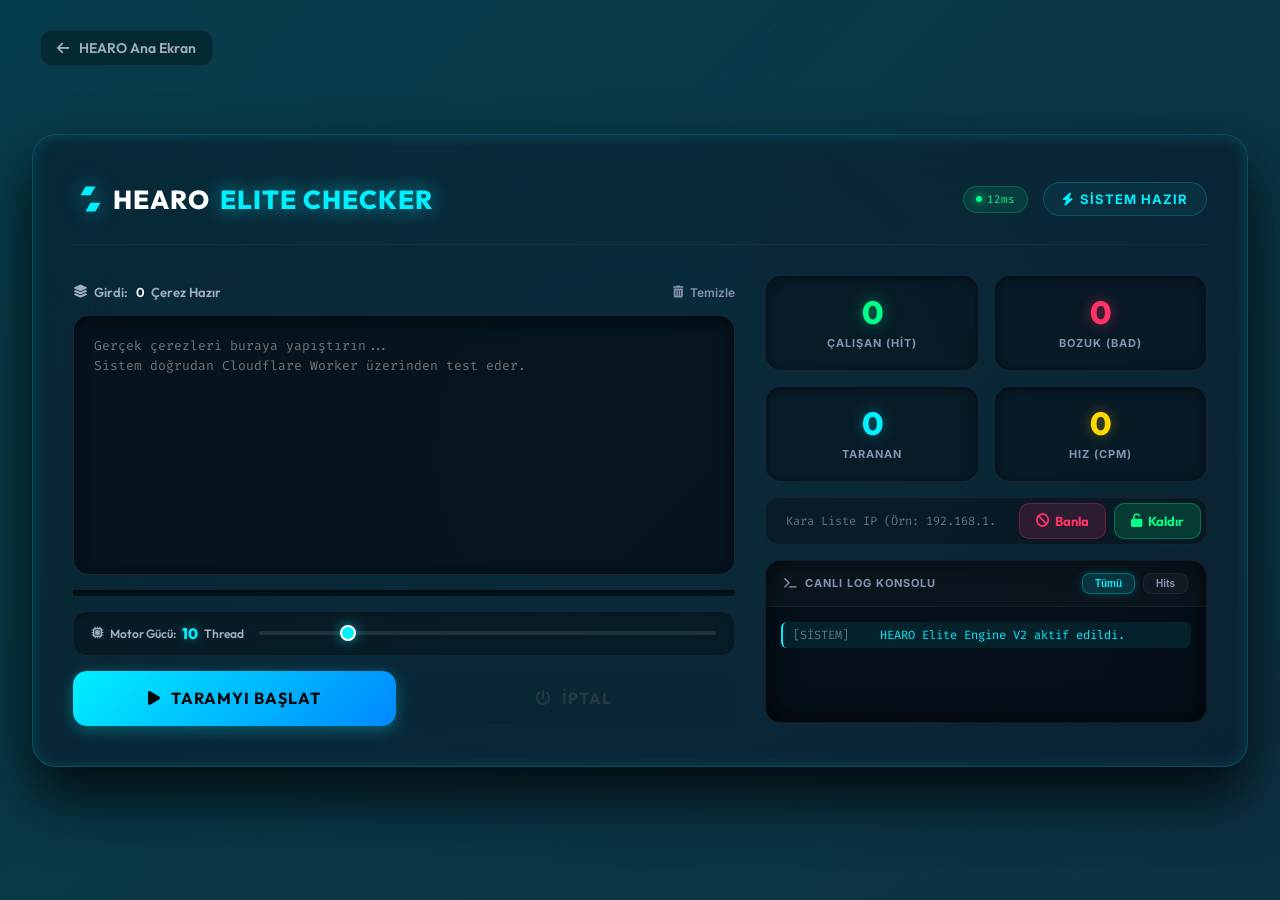
==== commit 15d9def8: "Update print statement from 'Hello' to 'Goodbye'" ====
--- a/checker.html
+++ b/checker.html
@@ -3,24 +3,27 @@
 <head>
     <meta charset="UTF-8">
     <meta name="viewport" content="width=device-width, initial-scale=1.0">
-    <title>HEARO ADMIN | Premium Cookie Checker</title>
+    <title>HEARO ADMIN | Elite Checker V2</title>
     <link href="https://fonts.googleapis.com/css2?family=Inter:wght@400;500;600&family=Outfit:wght@500;700;800&family=Fira+Code:wght@400;500&display=swap" rel="stylesheet">
     <link rel="stylesheet" href="https://cdnjs.cloudflare.com/ajax/libs/font-awesome/6.4.0/css/all.min.css">
     <style>
         :root {
-            --bg-dark: #050505;
             --neon-cyan: #00f0ff;
             --neon-green: #00ff88;
             --neon-red: #ff3366;
-            --glass-bg: rgba(10, 10, 12, 0.75);
-            --glass-border: rgba(0, 240, 255, 0.15);
+            --glass-bg: rgba(12, 16, 33, 0.45); /* Arkaplanla uyumlu özel cam */
+            --glass-border: rgba(0, 240, 255, 0.2);
+            --elite-shadow: 0 30px 60px rgba(0, 0, 0, 0.8), inset 0 1px 15px rgba(0, 240, 255, 0.15);
         }
 
         * { margin: 0; padding: 0; box-sizing: border-box; }
 
+        /* ELITE CANLI ARKAPLAN (Attığın resimdeki tonlar) */
         body {
             font-family: 'Inter', sans-serif;
-            background-color: var(--bg-dark);
+            background: linear-gradient(-45deg, #0b0c16, #12102b, #0f2d40, #063d4a);
+            background-size: 400% 400%;
+            animation: eliteGradient 15s ease infinite;
             color: white;
             height: 100vh;
             display: flex;
@@ -29,124 +32,155 @@
             overflow: hidden; 
         }
 
-        /* NEBULA & GLOW */
-        .nebula-blob { position: absolute; filter: blur(100px); opacity: 0.5; z-index: -2; border-radius: 50%; transition: all 2s ease; }
-        .blob-1 { top: -10%; left: -10%; width: 500px; height: 500px; background: rgba(0, 240, 255, 0.15); }
-        .blob-2 { bottom: -20%; right: -10%; width: 600px; height: 600px; background: rgba(0, 240, 255, 0.1); }
+        @keyframes eliteGradient {
+            0% { background-position: 0% 50%; }
+            50% { background-position: 100% 50%; }
+            100% { background-position: 0% 50%; }
+        }
+
+        /* UZAY/PARTİKÜL KATMANI */
+        .elite-dust {
+            position: absolute; top: 0; left: 0; width: 100vw; height: 100vh;
+            background-image: radial-gradient(rgba(255,255,255,0.03) 1px, transparent 1px);
+            background-size: 50px 50px; z-index: -2; opacity: 0.5; pointer-events: none;
+        }
+
         .mouse-glow { position: absolute; top: 0; left: 0; width: 100vw; height: 100vh; pointer-events: none; z-index: -1; transition: background 0.1s ease; }
 
         /* GİRİŞ ANİMASYONU */
         @keyframes smoothEnter { 0% { opacity: 0; transform: translateY(30px) scale(0.98); } 100% { opacity: 1; transform: translateY(0) scale(1); } }
         .tilt-container { width: 95%; max-width: 1300px; animation: smoothEnter 0.8s cubic-bezier(0.16, 1, 0.3, 1) forwards; perspective: 1200px; }
         
+        /* ANA CAM PANEL */
         .checker-wrapper {
-            background: var(--glass-bg); backdrop-filter: blur(25px); -webkit-backdrop-filter: blur(25px);
+            background: var(--glass-bg); backdrop-filter: blur(35px); -webkit-backdrop-filter: blur(35px);
             border: 1px solid var(--glass-border); border-radius: 24px; padding: 40px;
-            box-shadow: 0 30px 60px rgba(0, 0, 0, 0.8), inset 0 1px 10px rgba(0, 240, 255, 0.1);
+            box-shadow: var(--elite-shadow);
             display: grid; grid-template-columns: 1.2fr 0.8fr; gap: 30px; transform-style: preserve-3d; transition: transform 0.1s ease-out;
-        }
-
-        /* LOGO TAŞMASI DÜZELTİLDİ */
-        .header { grid-column: 1 / -1; display: flex; justify-content: space-between; align-items: center; border-bottom: 1px solid rgba(255,255,255,0.05); padding-bottom: 25px; height: 75px; transform: translateZ(30px); }
-        .logo { 
-            font-family: 'Outfit', sans-serif; font-size: 26px; font-weight: 800; letter-spacing: 1px; 
-            display: flex; align-items: center; gap: 10px; white-space: nowrap; flex-shrink: 0;
-        }
-        .logo svg { width: 30px; height: 30px; flex-shrink: 0; }
+            position: relative; overflow: hidden;
+        }
+
+        /* Panel İçi Işık Sızıntısı */
+        .checker-wrapper::before {
+            content: ''; position: absolute; top: -50%; left: -50%; width: 200%; height: 200%;
+            background: radial-gradient(circle at center, rgba(0,240,255,0.03) 0%, transparent 60%);
+            z-index: -1; pointer-events: none;
+        }
+
+        /* HEADER & LOGO */
+        .header { grid-column: 1 / -1; display: flex; justify-content: space-between; align-items: center; border-bottom: 1px solid rgba(255,255,255,0.05); padding-bottom: 20px; height: 70px; transform: translateZ(30px); }
+        .logo { font-family: 'Outfit', sans-serif; font-size: 26px; font-weight: 800; letter-spacing: 1px; display: flex; align-items: center; gap: 10px; white-space: nowrap; flex-shrink: 0; }
+        .logo svg { width: 30px; height: 30px; flex-shrink: 0; filter: drop-shadow(0 0 10px rgba(0,240,255,0.5)); }
         .logo span.hearo-text { color: white; }
-        .logo span.checker-text { color: var(--neon-cyan); text-shadow: 0 0 20px rgba(0, 240, 255, 0.4); }
-        
+        .logo span.checker-text { color: var(--neon-cyan); text-shadow: 0 0 20px rgba(0, 240, 255, 0.6); }
+        
+        .header-right { display: flex; align-items: center; gap: 15px; }
+        .ping-indicator { font-family: 'Fira Code', monospace; font-size: 11px; color: var(--neon-green); display: flex; align-items: center; gap: 5px; background: rgba(0,255,136,0.1); padding: 5px 12px; border-radius: 50px; border: 1px solid rgba(0,255,136,0.2); }
+        .ping-dot { width: 6px; height: 6px; background: var(--neon-green); border-radius: 50%; box-shadow: 0 0 8px var(--neon-green); animation: blink 1.5s infinite; }
+
         @keyframes pulseGlow { 0% { box-shadow: 0 0 5px rgba(0,240,255,0.2); } 50% { box-shadow: 0 0 20px rgba(0,240,255,0.6); } 100% { box-shadow: 0 0 5px rgba(0,240,255,0.2); } }
-        .status-badge { background: rgba(0, 240, 255, 0.05); color: var(--neon-cyan); padding: 10px 20px; border-radius: 50px; font-size: 13px; font-weight: 600; border: 1px solid var(--glass-border); text-transform: uppercase; letter-spacing: 1px; transition: 0.3s; white-space: nowrap; flex-shrink: 0; }
+        @keyframes blink { 0%, 100% { opacity: 1; } 50% { opacity: 0.3; } }
+        .status-badge { background: rgba(0, 240, 255, 0.05); color: var(--neon-cyan); padding: 8px 18px; border-radius: 50px; font-size: 13px; font-weight: 700; border: 1px solid var(--glass-border); text-transform: uppercase; letter-spacing: 1px; transition: 0.3s; white-space: nowrap; flex-shrink: 0; display: flex; align-items: center; gap: 6px;}
         .status-badge.scanning { animation: pulseGlow 1.5s infinite; color: #fff; background: rgba(0, 240, 255, 0.2); border-color: var(--neon-cyan); }
 
         /* SOL PANEL */
         .input-area { display: flex; flex-direction: column; gap: 15px; transform: translateZ(20px); }
-        .top-actions { display: flex; justify-content: space-between; align-items: center; height: 20px; }
+        .top-actions { display: flex; justify-content: space-between; align-items: flex-end; height: 25px; }
+        
+        .live-counter { font-family: 'Outfit', sans-serif; font-size: 13px; font-weight: 600; color: #a0aec0; display: flex; align-items: center; gap: 6px; transition: 0.3s;}
+        .live-counter.active { color: var(--neon-cyan); text-shadow: 0 0 10px rgba(0,240,255,0.4); }
+        
         .success-label { display: none; color: var(--neon-green); font-family: 'Outfit', sans-serif; font-size: 14px; font-weight: 700; letter-spacing: 1px; align-items: center; gap: 8px; text-shadow: 0 0 10px rgba(0, 255, 136, 0.5); }
         .action-btns { display: flex; gap: 15px; margin-left: auto; }
-        .btn-text { background: none; border: none; color: #666; font-family: 'Inter'; font-size: 12px; cursor: pointer; transition: 0.2s; display: flex; align-items: center; gap: 6px; }
+        .btn-text { background: none; border: none; color: #8892b0; font-family: 'Inter'; font-size: 12px; font-weight: 600; cursor: pointer; transition: 0.2s; display: flex; align-items: center; gap: 6px; }
         .btn-text:hover { color: var(--neon-cyan); }
         .btn-text.green:hover { color: var(--neon-green); text-shadow: 0 0 10px rgba(0,255,136,0.4); }
         
-        textarea { width: 100%; height: 260px; background: rgba(0, 0, 0, 0.5); border: 1px solid rgba(255,255,255,0.1); border-radius: 16px; padding: 20px; color: #a0aec0; font-family: 'Fira Code', monospace; font-size: 13px; resize: none; outline: none; transition: 0.3s ease; line-height: 1.6; }
-        textarea:focus { border-color: var(--neon-cyan); box-shadow: 0 0 25px rgba(0, 240, 255, 0.15); color: #fff; background: rgba(0, 0, 0, 0.8); }
+        textarea { width: 100%; height: 260px; background: rgba(5, 8, 15, 0.6); border: 1px solid rgba(255,255,255,0.08); border-radius: 16px; padding: 20px; color: #cbd5e1; font-family: 'Fira Code', monospace; font-size: 13px; resize: none; outline: none; transition: all 0.3s ease; line-height: 1.6; box-shadow: inset 0 5px 15px rgba(0,0,0,0.5); }
+        textarea:focus { border-color: rgba(0, 240, 255, 0.5); box-shadow: inset 0 5px 15px rgba(0,0,0,0.5), 0 0 20px rgba(0, 240, 255, 0.1); color: #fff; background: rgba(5, 8, 15, 0.9); }
         textarea::-webkit-scrollbar { width: 6px; } textarea::-webkit-scrollbar-thumb { background: rgba(0, 240, 255, 0.3); border-radius: 10px; }
         textarea.success-mode { border-color: var(--neon-green); box-shadow: 0 0 30px rgba(0, 255, 136, 0.2); color: var(--neon-green); background: rgba(0, 255, 136, 0.05); font-weight: 500; }
 
         /* HIZ KONTROLÜ (THREADS SLIDER) */
-        .speed-control { display: flex; align-items: center; gap: 15px; background: rgba(0,0,0,0.3); padding: 10px 15px; border-radius: 12px; border: 1px solid rgba(255,255,255,0.05); }
+        .speed-control { display: flex; align-items: center; gap: 15px; background: rgba(0,0,0,0.3); padding: 12px 18px; border-radius: 14px; border: 1px solid rgba(255,255,255,0.05); box-shadow: inset 0 2px 10px rgba(0,0,0,0.2); }
         .speed-control label { font-size: 12px; color: #a0aec0; font-weight: 600; font-family: 'Outfit', sans-serif; white-space: nowrap; display: flex; align-items: center; gap: 6px; }
-        .speed-control label span { color: var(--neon-cyan); font-weight: 800; font-size: 14px; }
+        .speed-control label span { color: var(--neon-cyan); font-weight: 800; font-size: 15px; text-shadow: 0 0 10px rgba(0,240,255,0.4); }
         .speed-control input[type=range] { flex: 1; -webkit-appearance: none; background: rgba(255,255,255,0.1); height: 4px; border-radius: 5px; outline: none; }
-        .speed-control input[type=range]::-webkit-slider-thumb { -webkit-appearance: none; width: 14px; height: 14px; border-radius: 50%; background: var(--neon-cyan); cursor: pointer; box-shadow: 0 0 10px rgba(0,240,255,0.5); }
+        .speed-control input[type=range]::-webkit-slider-thumb { -webkit-appearance: none; width: 16px; height: 16px; border-radius: 50%; background: var(--neon-cyan); cursor: pointer; box-shadow: 0 0 12px rgba(0,240,255,0.6); border: 2px solid #fff; transition: 0.2s; }
+        .speed-control input[type=range]::-webkit-slider-thumb:hover { transform: scale(1.2); }
 
         /* İLERLEME ÇUBUĞU (PROGRESS BAR) */
-        .progress-container { width: 100%; height: 6px; background: rgba(255,255,255,0.05); border-radius: 10px; overflow: hidden; }
-        .progress-bar { height: 100%; width: 0%; background: linear-gradient(90deg, #00f0ff, #00ff88); box-shadow: 0 0 15px rgba(0, 240, 255, 0.5); transition: width 0.2s ease; }
-
-        .controls { display: flex; gap: 15px; height: 50px; }
-        .main-btn { flex: 1; border: none; border-radius: 12px; font-family: 'Outfit', sans-serif; font-size: 16px; font-weight: 700; cursor: pointer; transition: 0.3s ease; display: flex; justify-content: center; align-items: center; gap: 10px; height: 100%; }
-        .btn-start { background: linear-gradient(90deg, #00f0ff 0%, #00c8d4 100%); color: #050505; box-shadow: 0 4px 15px rgba(0, 240, 255, 0.3); }
-        .btn-start:hover { transform: translateY(-2px); box-shadow: 0 8px 25px rgba(0, 240, 255, 0.5); }
+        .progress-container { width: 100%; height: 6px; background: rgba(0,0,0,0.5); border-radius: 10px; overflow: hidden; box-shadow: inset 0 1px 3px rgba(0,0,0,0.8); }
+        .progress-bar { height: 100%; width: 0%; background: linear-gradient(90deg, #00f0ff, #00ff88); box-shadow: 0 0 15px rgba(0, 240, 255, 0.6); transition: width 0.2s ease; position: relative; }
+        .progress-bar::after { content: ''; position: absolute; top: 0; left: 0; right: 0; bottom: 0; background: linear-gradient(90deg, transparent, rgba(255,255,255,0.5), transparent); animation: progressShine 1s infinite; }
+        @keyframes progressShine { 0% { transform: translateX(-100%); } 100% { transform: translateX(100%); } }
+
+        .controls { display: flex; gap: 15px; height: 55px; }
+        .main-btn { flex: 1; border: none; border-radius: 14px; font-family: 'Outfit', sans-serif; font-size: 16px; font-weight: 700; cursor: pointer; transition: 0.3s ease; display: flex; justify-content: center; align-items: center; gap: 10px; height: 100%; text-transform: uppercase; letter-spacing: 1px; }
+        .btn-start { background: linear-gradient(135deg, #00f0ff 0%, #0088ff 100%); color: #050505; box-shadow: 0 4px 15px rgba(0, 240, 255, 0.3); }
+        .btn-start:hover { transform: translateY(-2px); box-shadow: 0 8px 25px rgba(0, 240, 255, 0.6); }
         .btn-start:disabled { opacity: 0.5; cursor: not-allowed; filter: grayscale(100%); transform: none; box-shadow: none; }
         
-        .btn-stop { background: rgba(255, 51, 102, 0.15); border: 1px solid rgba(255,51,102,0.4); color: var(--neon-red); box-shadow: 0 4px 15px rgba(255, 51, 102, 0.1); }
-        .btn-stop:hover { background: rgba(255, 51, 102, 0.25); box-shadow: 0 0 20px rgba(255,51,102,0.4); transform: translateY(-2px); }
+        .btn-stop { background: rgba(255, 51, 102, 0.15); border: 1px solid rgba(255,51,102,0.4); color: var(--neon-red); box-shadow: 0 4px 15px rgba(255, 51, 102, 0.1); backdrop-filter: blur(10px); }
+        .btn-stop:hover { background: rgba(255, 51, 102, 0.25); box-shadow: 0 0 20px rgba(255,51,102,0.5); transform: translateY(-2px); border-color: rgba(255,51,102,0.8); }
         .btn-stop:disabled { opacity: 0.3; cursor: not-allowed; border-color: rgba(255,255,255,0.05); color: #666; background: transparent; transform: none; box-shadow: none; }
 
         /* SAĞ PANEL & İSTATİSTİKLER */
         .right-panel { display: flex; flex-direction: column; gap: 15px; transform: translateZ(20px); }
         .stats-grid { display: grid; grid-template-columns: repeat(2, 1fr); gap: 15px; }
-        .stat-card { background: rgba(0, 0, 0, 0.4); border: 1px solid rgba(255,255,255,0.05); border-radius: 16px; padding: 20px 10px; display: flex; flex-direction: column; align-items: center; justify-content: center; gap: 8px; transition: 0.3s; }
-        .stat-card.hit-card:hover { border-color: rgba(0, 255, 136, 0.4); box-shadow: 0 0 20px rgba(0, 255, 136, 0.15); background: rgba(0, 255, 136, 0.05); }
-        .stat-card.bad-card:hover { border-color: rgba(255, 51, 102, 0.4); box-shadow: 0 0 20px rgba(255, 51, 102, 0.15); background: rgba(255, 51, 102, 0.05); }
-        
-        .stat-value { font-size: 30px; font-weight: 800; font-family: 'Outfit', sans-serif; line-height: 1; transition: color 0.3s; }
-        .stat-label { font-size: 11px; color: #a0aec0; text-transform: uppercase; letter-spacing: 1px; font-weight: 600; text-align: center; }
-        .val-hit { color: var(--neon-green); text-shadow: 0 0 15px rgba(0, 255, 136, 0.4); }
-        .val-bad { color: var(--neon-red); text-shadow: 0 0 15px rgba(255, 51, 102, 0.4); }
-        .val-total { color: var(--neon-cyan); } .val-cpm { color: #ffd700; }
-
-        /* IP BAN KUTUSU */
-        .ip-ban-box { display: flex; gap: 8px; height: 45px; align-items: center; }
-        .ip-ban-box input { flex: 1; height: 100%; background: rgba(0, 0, 0, 0.5); border: 1px solid rgba(255, 51, 102, 0.3); border-radius: 12px; padding: 0 15px; color: white; font-family: 'Fira Code', monospace; font-size: 12px; outline: none; transition: 0.3s; }
-        .ip-ban-box input:focus { border-color: var(--neon-red); box-shadow: 0 0 15px rgba(255, 51, 102, 0.2); background: rgba(0, 0, 0, 0.8); }
-        .ip-btn-ban { height: 100%; padding: 0 14px; background: rgba(255, 51, 102, 0.1); border: 1px solid rgba(255, 51, 102, 0.5); color: var(--neon-red); border-radius: 12px; font-family: 'Outfit', sans-serif; font-size: 13px; font-weight: 700; cursor: pointer; display: flex; align-items: center; gap: 6px; transition: 0.3s; }
-        .ip-btn-ban:hover { background: rgba(255, 51, 102, 0.2); box-shadow: 0 0 15px rgba(255, 51, 102, 0.4); transform: translateY(-2px); }
-        .ip-btn-unban { height: 100%; padding: 0 14px; background: rgba(0, 255, 136, 0.1); border: 1px solid rgba(0, 255, 136, 0.5); color: var(--neon-green); border-radius: 12px; font-family: 'Outfit', sans-serif; font-size: 13px; font-weight: 700; cursor: pointer; display: flex; align-items: center; gap: 6px; transition: 0.3s; }
-        .ip-btn-unban:hover { background: rgba(0, 255, 136, 0.2); box-shadow: 0 0 15px rgba(0, 255, 136, 0.4); transform: translateY(-2px); }
+        .stat-card { background: rgba(5, 8, 15, 0.4); border: 1px solid rgba(255,255,255,0.05); border-radius: 16px; padding: 20px 10px; display: flex; flex-direction: column; align-items: center; justify-content: center; gap: 8px; transition: 0.4s cubic-bezier(0.175, 0.885, 0.32, 1.275); box-shadow: inset 0 2px 10px rgba(0,0,0,0.5); }
+        
+        .stat-card.hit-card:hover { border-color: rgba(0, 255, 136, 0.5); box-shadow: 0 10px 30px rgba(0, 255, 136, 0.15), inset 0 0 15px rgba(0, 255, 136, 0.05); transform: translateY(-5px); }
+        .stat-card.bad-card:hover { border-color: rgba(255, 51, 102, 0.5); box-shadow: 0 10px 30px rgba(255, 51, 102, 0.15), inset 0 0 15px rgba(255, 51, 102, 0.05); transform: translateY(-5px); }
+        .stat-card.total-card:hover { border-color: rgba(0, 240, 255, 0.5); box-shadow: 0 10px 30px rgba(0, 240, 255, 0.15), inset 0 0 15px rgba(0, 240, 255, 0.05); transform: translateY(-5px); }
+        
+        .stat-value { font-size: 32px; font-weight: 800; font-family: 'Outfit', sans-serif; line-height: 1; transition: color 0.3s; }
+        .stat-label { font-size: 11px; color: #8892b0; text-transform: uppercase; letter-spacing: 1px; font-weight: 700; text-align: center; }
+        .val-hit { color: var(--neon-green); text-shadow: 0 0 15px rgba(0, 255, 136, 0.5); }
+        .val-bad { color: var(--neon-red); text-shadow: 0 0 15px rgba(255, 51, 102, 0.5); }
+        .val-total { color: var(--neon-cyan); text-shadow: 0 0 15px rgba(0, 240, 255, 0.4);} .val-cpm { color: #ffd700; text-shadow: 0 0 15px rgba(255, 215, 0, 0.4);}
+
+        /* IP BAN KUTUSU - ELITE TASARIM */
+        .ip-ban-box { display: flex; gap: 8px; height: 48px; align-items: center; background: rgba(5,8,15,0.4); padding: 5px; border-radius: 14px; border: 1px solid rgba(255,255,255,0.05); }
+        .ip-ban-box input { flex: 1; height: 100%; background: transparent; border: none; padding: 0 15px; color: white; font-family: 'Fira Code', monospace; font-size: 12px; outline: none; }
+        .ip-ban-box input::placeholder { color: #64748b; }
+        .ip-btn-ban { height: 100%; padding: 0 16px; background: rgba(255, 51, 102, 0.15); border: 1px solid rgba(255, 51, 102, 0.3); color: var(--neon-red); border-radius: 10px; font-family: 'Outfit', sans-serif; font-size: 13px; font-weight: 700; cursor: pointer; display: flex; align-items: center; gap: 6px; transition: 0.3s; }
+        .ip-btn-ban:hover { background: var(--neon-red); color: white; box-shadow: 0 0 15px rgba(255, 51, 102, 0.6); }
+        .ip-btn-unban { height: 100%; padding: 0 16px; background: rgba(0, 255, 136, 0.15); border: 1px solid rgba(0, 255, 136, 0.3); color: var(--neon-green); border-radius: 10px; font-family: 'Outfit', sans-serif; font-size: 13px; font-weight: 700; cursor: pointer; display: flex; align-items: center; gap: 6px; transition: 0.3s; }
+        .ip-btn-unban:hover { background: var(--neon-green); color: black; box-shadow: 0 0 15px rgba(0, 255, 136, 0.6); }
 
         /* KONSOL */
-        .console-container { display: flex; flex-direction: column; background: #08080a; border: 1px solid rgba(255,255,255,0.05); border-radius: 16px; overflow: hidden; box-shadow: inset 0 0 30px rgba(0,0,0,1); }
-        .console-header { display: flex; justify-content: space-between; align-items: center; padding: 10px 15px; border-bottom: 1px solid rgba(255,255,255,0.05); background: rgba(255,255,255,0.02); }
-        .console-title { font-size: 11px; color: #64748b; font-weight: 600; letter-spacing: 1px; text-transform: uppercase; display: flex; align-items: center; gap: 6px; }
-        .console-filters { display: flex; gap: 5px; }
-        .c-filter { background: rgba(255,255,255,0.05); border: none; color: #a0aec0; padding: 4px 10px; border-radius: 8px; font-size: 10px; font-weight: 600; cursor: pointer; transition: 0.2s; }
-        .c-filter.active { background: rgba(0, 240, 255, 0.15); color: var(--neon-cyan); }
-        
-        .console-logs { height: 120px; padding: 15px; overflow-y: auto; font-family: 'Fira Code', monospace; font-size: 12px; display: flex; flex-direction: column; gap: 6px; }
+        .console-container { display: flex; flex-direction: column; background: rgba(5,8,15,0.7); border: 1px solid rgba(255,255,255,0.05); border-radius: 16px; overflow: hidden; box-shadow: inset 0 0 30px rgba(0,0,0,0.8); }
+        .console-header { display: flex; justify-content: space-between; align-items: center; padding: 12px 18px; border-bottom: 1px solid rgba(255,255,255,0.05); background: rgba(255,255,255,0.02); }
+        .console-title { font-size: 11px; color: #8892b0; font-weight: 700; letter-spacing: 1px; text-transform: uppercase; display: flex; align-items: center; gap: 8px; }
+        .console-filters { display: flex; gap: 8px; }
+        .c-filter { background: rgba(255,255,255,0.03); border: 1px solid rgba(255,255,255,0.05); color: #8892b0; padding: 4px 12px; border-radius: 8px; font-size: 10px; font-weight: 700; cursor: pointer; transition: 0.2s; }
+        .c-filter:hover { background: rgba(255,255,255,0.08); color: white; }
+        .c-filter.active { background: rgba(0, 240, 255, 0.15); border-color: rgba(0,240,255,0.3); color: var(--neon-cyan); box-shadow: 0 0 10px rgba(0,240,255,0.2); }
+        
+        .console-logs { height: 115px; padding: 15px; overflow-y: auto; font-family: 'Fira Code', monospace; font-size: 12px; display: flex; flex-direction: column; gap: 6px; }
         .console-logs::-webkit-scrollbar { width: 4px; } .console-logs::-webkit-scrollbar-thumb { background: rgba(0, 240, 255, 0.3); border-radius: 10px; }
-        .log { padding: 4px 10px; border-radius: 4px; display: flex; gap: 12px; animation: fadeIn 0.2s ease forwards; line-height: 1.4; word-break: break-all; }
+        .log { padding: 4px 10px; border-radius: 6px; display: flex; gap: 12px; animation: fadeIn 0.2s ease forwards; line-height: 1.5; word-break: break-all; border-left: 2px solid transparent; }
         .log-time { color: #64748b; min-width: 75px; user-select: none; }
-        .log.hit { background: rgba(0, 255, 136, 0.08); border-left: 2px solid var(--neon-green); color: var(--neon-green); }
-        .log.bad { color: var(--neon-red); background: rgba(255, 51, 102, 0.05); border-left: 2px solid var(--neon-red); }
-        .log.info { background: rgba(0, 240, 255, 0.08); border-left: 2px solid var(--neon-cyan); color: var(--neon-cyan); }
+        .log.hit { background: rgba(0, 255, 136, 0.08); border-left-color: var(--neon-green); color: var(--neon-green); text-shadow: 0 0 8px rgba(0,255,136,0.3); }
+        .log.bad { color: var(--neon-red); background: rgba(255, 51, 102, 0.05); border-left-color: var(--neon-red); }
+        .log.info { background: rgba(0, 240, 255, 0.08); border-left-color: var(--neon-cyan); color: var(--neon-cyan); }
         
         .console-logs.filter-hits .log:not(.hit):not(.info) { display: none !important; }
 
         @keyframes fadeIn { from { opacity: 0; transform: translateX(-5px); } to { opacity: 1; transform: translateX(0); } }
-        .btn-back { position: absolute; top: 30px; left: 40px; color: #a0aec0; text-decoration: none; font-size: 14px; font-weight: 600; display: flex; align-items: center; gap: 10px; transition: 0.3s; z-index: 10; font-family: 'Outfit', sans-serif; }
-        .btn-back:hover { color: var(--neon-cyan); text-shadow: 0 0 15px rgba(0, 240, 255, 0.5); transform: translateX(-5px); }
+        .btn-back { position: absolute; top: 30px; left: 40px; color: #a0aec0; text-decoration: none; font-size: 14px; font-weight: 600; display: flex; align-items: center; gap: 10px; transition: 0.3s; z-index: 10; font-family: 'Outfit', sans-serif; background: rgba(0,0,0,0.3); padding: 8px 16px; border-radius: 12px; border: 1px solid rgba(255,255,255,0.05); backdrop-filter: blur(10px); }
+        .btn-back:hover { color: var(--neon-cyan); border-color: rgba(0,240,255,0.3); box-shadow: 0 0 15px rgba(0, 240, 255, 0.2); transform: translateX(-5px); background: rgba(0,0,0,0.5); }
     </style>
 </head>
 <body>
 
+<div class="elite-dust"></div>
 <div class="mouse-glow" id="glow"></div>
 <div class="nebula-blob blob-1"></div>
 <div class="nebula-blob blob-2"></div>
 
-<a href="index.html" class="btn-back"><i class="fa-solid fa-arrow-left"></i> HEARO'ya Dön</a>
+<a href="index.html" class="btn-back"><i class="fa-solid fa-arrow-left"></i> HEARO Ana Ekran</a>
 
 <div class="tilt-container">
     <div class="checker-wrapper" id="tiltWrapper">
@@ -156,13 +190,17 @@
                     <path d="M21.9999 15L17.9999 21.9282L9.99989 21.9282L13.9999 15L21.9999 15Z" fill="#00f0ff"/>
                     <path d="M14.0001 9.00003L18.0001 2.07183L10.0001 2.07186L6.00015 9.00007L14.0001 9.00003Z" fill="#00f0ff"/>
                 </svg>
-                <span class="hearo-text">HEARO</span> <span class="checker-text">COOKIE CHECKER</span>
-            </div>
-            <div class="status-badge" id="statusBadge"><i class="fa-solid fa-bolt"></i> SİSTEM HAZIR</div>
+                <span class="hearo-text">HEARO</span> <span class="checker-text">ELITE CHECKER</span>
+            </div>
+            <div class="header-right">
+                <div class="ping-indicator"><div class="ping-dot"></div> 12ms</div>
+                <div class="status-badge" id="statusBadge"><i class="fa-solid fa-bolt"></i> SİSTEM HAZIR</div>
+            </div>
         </div>
 
         <div class="input-area">
             <div class="top-actions">
+                <div id="liveCounter" class="live-counter"><i class="fa-solid fa-layer-group"></i> Girdi: <span id="lineCount" style="color: white; margin-left: 2px;">0</span> Çerez Hazır</div>
                 <div id="successLabel" class="success-label"><i class="fa-solid fa-check-circle"></i> ÇALIŞAN COOKIELER</div>
                 <div class="action-btns">
                     <button id="btnDownload" class="btn-text green" onclick="downloadHits()" style="display:none;"><i class="fa-solid fa-download"></i> İndir (.txt)</button>
@@ -171,21 +209,20 @@
                 </div>
             </div>
             
-            <textarea id="cookieInput" placeholder="Gerçek çerezleri buraya yapıştırın...&#10;Sistem doğrudan Cloudflare Worker üzerinden test eder."></textarea>
+            <textarea id="cookieInput" placeholder="Gerçek çerezleri buraya yapıştırın...&#10;Sistem doğrudan Cloudflare Worker üzerinden test eder." oninput="updateLineCount()"></textarea>
             
-            <!-- YENİ: İLERLEME ÇUBUĞU VE HIZ KONTROLÜ -->
             <div class="progress-container">
                 <div class="progress-bar" id="progressBar"></div>
             </div>
             
             <div class="speed-control">
-                <label><i class="fa-solid fa-gauge-high"></i> Tarama Hızı: <span id="speedVal">10</span> Thread</label>
+                <label><i class="fa-solid fa-microchip"></i> Motor Gücü: <span id="speedVal">10</span> Thread</label>
                 <input type="range" id="threadSlider" min="1" max="50" value="10" oninput="document.getElementById('speedVal').innerText = this.value">
             </div>
 
             <div class="controls">
-                <button class="main-btn btn-start" id="btnStart" onclick="startCheck()"><i class="fa-solid fa-play"></i> Başlat</button>
-                <button class="main-btn btn-stop" id="btnStop" onclick="stopCheck()" disabled><i class="fa-solid fa-power-off"></i> Durdur</button>
+                <button class="main-btn btn-start" id="btnStart" onclick="startCheck()"><i class="fa-solid fa-play"></i> Taramyı Başlat</button>
+                <button class="main-btn btn-stop" id="btnStop" onclick="stopCheck()" disabled><i class="fa-solid fa-power-off"></i> İptal</button>
             </div>
         </div>
 
@@ -198,21 +235,21 @@
             </div>
 
             <div class="ip-ban-box">
-                <input type="text" id="ipBanInput" placeholder="Engellenecek IP (Örn: 192.168.1.1)">
-                <button class="ip-btn-ban" onclick="manageIP('ban_ip')"><i class="fa-solid fa-ban"></i> Ban</button>
-                <button class="ip-btn-unban" onclick="manageIP('unban_ip')"><i class="fa-solid fa-unlock"></i> Aç</button>
+                <input type="text" id="ipBanInput" placeholder="Kara Liste IP (Örn: 192.168.1.1)">
+                <button class="ip-btn-ban" onclick="manageIP('ban_ip')"><i class="fa-solid fa-ban"></i> Banla</button>
+                <button class="ip-btn-unban" onclick="manageIP('unban_ip')"><i class="fa-solid fa-unlock"></i> Kaldır</button>
             </div>
 
             <div class="console-container">
                 <div class="console-header">
-                    <span class="console-title"><i class="fa-solid fa-terminal"></i> SİSTEM KONSOLU</span>
+                    <span class="console-title"><i class="fa-solid fa-terminal"></i> CANLI LOG KONSOLU</span>
                     <div class="console-filters">
                         <button class="c-filter active" id="f-all" onclick="setFilter('all')">Tümü</button>
-                        <button class="c-filter" id="f-hit" onclick="setFilter('hits')">Sadece Hits</button>
+                        <button class="c-filter" id="f-hit" onclick="setFilter('hits')">Hits</button>
                     </div>
                 </div>
                 <div class="console-logs" id="consoleLog">
-                    <div class="log info"><span class="log-time">[SİSTEM]</span><span>HEARO Gerçek Doğrulama Motoru devrede.</span></div>
+                    <div class="log info"><span class="log-time">[SİSTEM]</span><span>HEARO Elite Engine V2 aktif edildi.</span></div>
                 </div>
             </div>
         </div>
@@ -222,13 +259,23 @@
 <script>
     const backendUrl = "https://billowing-smoke-cb6b.hearo.workers.dev";
     
+    // YENİ: Dinamik Satır Sayacı
+    function updateLineCount() {
+        const raw = document.getElementById('cookieInput').value.trim();
+        const lines = raw ? raw.split('\n').filter(line => line.trim() !== '' && !line.trim().startsWith('#')).length : 0;
+        document.getElementById('lineCount').innerText = lines;
+        
+        const counter = document.getElementById('liveCounter');
+        if(lines > 0) counter.classList.add('active'); else counter.classList.remove('active');
+    }
+
     // Mouse Glow
     const glow = document.getElementById('glow');
     const tiltWrapper = document.getElementById('tiltWrapper');
     document.addEventListener('mousemove', (e) => {
         glow.style.background = `radial-gradient(circle 600px at ${e.clientX}px ${e.clientY}px, rgba(0, 240, 255, 0.05), transparent 40%)`;
-        const xAxis = ((window.innerWidth / 2) - e.pageX) / 100;
-        const yAxis = ((window.innerHeight / 2) - e.pageY) / 100;
+        const xAxis = ((window.innerWidth / 2) - e.pageX) / 150;
+        const yAxis = ((window.innerHeight / 2) - e.pageY) / 150;
         tiltWrapper.style.transform = `rotateY(${xAxis}deg) rotateX(${-yAxis}deg)`;
     });
     document.addEventListener('mouseleave', () => tiltWrapper.style.transform = `rotateY(0deg) rotateX(0deg)`);
@@ -239,7 +286,7 @@
         input: document.getElementById('cookieInput'), btnStart: document.getElementById('btnStart'), btnStop: document.getElementById('btnStop'),
         hit: document.getElementById('hitCount'), bad: document.getElementById('badCount'), total: document.getElementById('totalCount'), cpm: document.getElementById('cpmCount'),
         log: document.getElementById('consoleLog'), badge: document.getElementById('statusBadge'), successLabel: document.getElementById('successLabel'),
-        btnCopy: document.getElementById('btnCopy'), btnDownload: document.getElementById('btnDownload'), progBar: document.getElementById('progressBar')
+        liveCount: document.getElementById('liveCounter'), btnCopy: document.getElementById('btnCopy'), btnDownload: document.getElementById('btnDownload'), progBar: document.getElementById('progressBar')
     };
 
     const getTime = () => { const d = new Date(); return `[${d.getHours().toString().padStart(2,'0')}:${d.getMinutes().toString().padStart(2,'0')}:${d.getSeconds().toString().padStart(2,'0')}]`; };
@@ -252,8 +299,9 @@
     }
 
     function clearInput() {
-        el.input.value = ''; el.input.classList.remove('success-mode');
-        el.successLabel.style.display = 'none'; el.btnCopy.style.display = 'none'; el.btnDownload.style.display = 'none';
+        el.input.value = ''; el.input.classList.remove('success-mode'); updateLineCount();
+        el.successLabel.style.display = 'none'; el.liveCount.style.display = 'flex';
+        el.btnCopy.style.display = 'none'; el.btnDownload.style.display = 'none';
         el.progBar.style.width = '0%';
     }
 
@@ -268,7 +316,7 @@
         const blob = new Blob([hitList.join('\n')], { type: 'text/plain' });
         const url = window.URL.createObjectURL(blob);
         const a = document.createElement('a');
-        a.href = url; a.download = `HEARO_Çalışan_Cookieler_${hits}_Adet.txt`; a.click();
+        a.href = url; a.download = `HEARO_ELITE_HITS_${hits}.txt`; a.click();
         window.URL.revokeObjectURL(url);
         addLog('info', 'Çalışan çerezler .txt dosyası olarak indirildi!');
     }
@@ -281,7 +329,6 @@
         el.log.scrollTop = el.log.scrollHeight;
     }
 
-    // SAYI ANİMASYONU
     function animateValue(obj, start, end, duration) {
         let startTimestamp = null;
         const step = (timestamp) => {
@@ -313,32 +360,30 @@
             const res = await fetch(backendUrl, { method: 'POST', headers: { 'Content-Type': 'application/json' }, body: JSON.stringify({ tur: actionType, detay: { ip: ip } }) });
             if (res.ok) {
                 const data = await res.json();
-                if (data.error === "KV_YOK") addLog('bad', `[HATA] Cloudflare KV bağlanmamış!`);
-                else { addLog(actionType === 'ban_ip' ? 'bad' : 'hit', `[GÜVENLİK] ${ip} ${actionType === 'ban_ip' ? 'banlandı' : 'açıldı'}.`); ipInput.value = ''; }
-            } else { addLog('bad', `[HATA] İşlem başarısız oldu.`); }
-        } catch(e) { addLog('bad', `[HATA] Sunucu bağlantı hatası.`); }
-    }
-
-    // YENİ: ÇOKLU İŞ PARÇACIĞI (MULTITHREADING) MİMARİSİ
+                if (data.error === "KV_YOK") addLog('bad', `[SİSTEM HATASI] Cloudflare KV bağlanmamış!`);
+                else { addLog(actionType === 'ban_ip' ? 'bad' : 'hit', `[GÜVENLİK PROTOKOLÜ] ${ip} ${actionType === 'ban_ip' ? 'sistemden uzaklaştırıldı' : 'tekrar erişime açıldı'}.`); ipInput.value = ''; }
+            } else { addLog('bad', `[HATA] Ağ bağlantısı kurulamadı.`); }
+        } catch(e) { addLog('bad', `[HATA] Sunucu yanıt vermiyor.`); }
+    }
+
     async function startCheck() {
         const raw = el.input.value.trim();
-        if (!raw) { addLog('bad', 'HATA: Lütfen test edilecek çerezleri girin.'); return; }
+        if (!raw) { addLog('bad', 'HATA: Lütfen test edilecek verileri kutuya girin.'); return; }
         cookies = raw.split('\n').filter(line => line.trim() !== '' && !line.trim().startsWith('#'));
         if (cookies.length === 0) return;
 
         isRunning = true; currentIndex = 0; hits = 0; bads = 0; startTime = Date.now(); hitList = [];
-        el.input.classList.remove('success-mode'); el.successLabel.style.display = 'none'; 
+        el.input.classList.remove('success-mode'); el.successLabel.style.display = 'none'; el.liveCount.style.display = 'none';
         el.btnCopy.style.display = 'none'; el.btnDownload.style.display = 'none';
         el.btnStart.disabled = true; el.btnStop.disabled = false; el.input.disabled = true;
         
         el.badge.classList.add('scanning');
-        el.badge.innerHTML = '<i class="fa-solid fa-spinner fa-spin"></i> DOĞRULANIYOR...';
+        el.badge.innerHTML = '<i class="fa-solid fa-network-wired fa-fade"></i> ANALİZ EDİLİYOR...';
         
         const threads = parseInt(document.getElementById('threadSlider').value) || 10;
-        addLog('info', `Toplam ${cookies.length} çerez test ediliyor. (Hız Çarpanı: ${threads}x)`);
+        addLog('info', `Güç: ${threads} Thread aktif. Gerçek zamanlı tarama başlatıldı...`);
         el.progBar.style.width = '0%';
         
-        // Asenkron Çoklu İstek Döngüsü (Hızlandırma)
         while (currentIndex < cookies.length && isRunning) {
             const batch = cookies.slice(currentIndex, currentIndex + threads);
             currentIndex += batch.length;
@@ -347,9 +392,9 @@
                 try {
                     const response = await fetch(backendUrl, { method: 'POST', headers: { 'Content-Type': 'application/json' }, body: JSON.stringify({ tur: "check_cookie", detay: { cookie: cookie } }) });
                     const data = await response.json();
-                    if (data.valid) { hits++; hitList.push(cookie); addLog('hit', `[GEÇERLİ] ${cookie.substring(0, 25)}...`); } 
-                    else { bads++; addLog('bad', `[BOZUK] ${cookie.substring(0, 25)}...`); }
-                } catch (err) { bads++; addLog('bad', `[HATA] İstek gönderilemedi.`); }
+                    if (data.valid) { hits++; hitList.push(cookie); addLog('hit', `[ONAYLANDI] ${cookie.substring(0, 20)}...`); } 
+                    else { bads++; addLog('bad', `[REDDEDİLDİ] ${cookie.substring(0, 20)}...`); }
+                } catch (err) { bads++; addLog('bad', `[HATA] İstek bloklandı.`); }
             });
             
             await Promise.all(promises);
@@ -362,9 +407,9 @@
     function stopCheck() {
         isRunning = false; el.btnStart.disabled = false; el.btnStop.disabled = true; el.input.disabled = false;
         el.badge.classList.remove('scanning');
-        el.badge.innerHTML = '<i class="fa-solid fa-ban"></i> İPTAL EDİLDİ';
+        el.badge.innerHTML = '<i class="fa-solid fa-power-off"></i> İPTAL EDİLDİ';
         el.badge.style.color = 'var(--neon-red)'; el.badge.style.borderColor = 'rgba(255,51,102,0.5)';
-        addLog('info', 'İşlem kullanıcı tarafından durduruldu.');
+        addLog('info', 'Sistem manuel olarak durduruldu.');
     }
 
     function finishCheck() {
@@ -372,16 +417,16 @@
         el.badge.classList.remove('scanning');
         el.badge.innerHTML = '<i class="fa-solid fa-check-double"></i> TAMAMLANDI';
         el.badge.style.color = 'var(--neon-green)'; el.badge.style.borderColor = 'rgba(0,255,136,0.5)';
-        addLog('info', `Doğrulama Bitti! Sonuç: ${hits} Çalışan | ${bads} Bozuk.`);
+        addLog('info', `İşlem Tamamlandı. Sonuçlar: ${hits} Aktif | ${bads} Pasif.`);
 
         if (hits > 0) {
             el.successLabel.style.display = 'flex'; 
             el.btnCopy.style.display = 'flex'; 
             el.btnDownload.style.display = 'flex';
             el.input.value = hitList.join('\n'); el.input.classList.add('success-mode');
-            addLog('hit', '>>> Çalışan cookieler ekrana yansıtıldı.');
+            addLog('hit', '>>> Başarılı çerezler ekrana filtrelendi.');
         } else {
-            el.input.value = "Maalesef çalışan cookie bulunamadı.";
+            el.input.value = "Test edilen tüm veriler geçersiz.";
         }
     }
 </script>
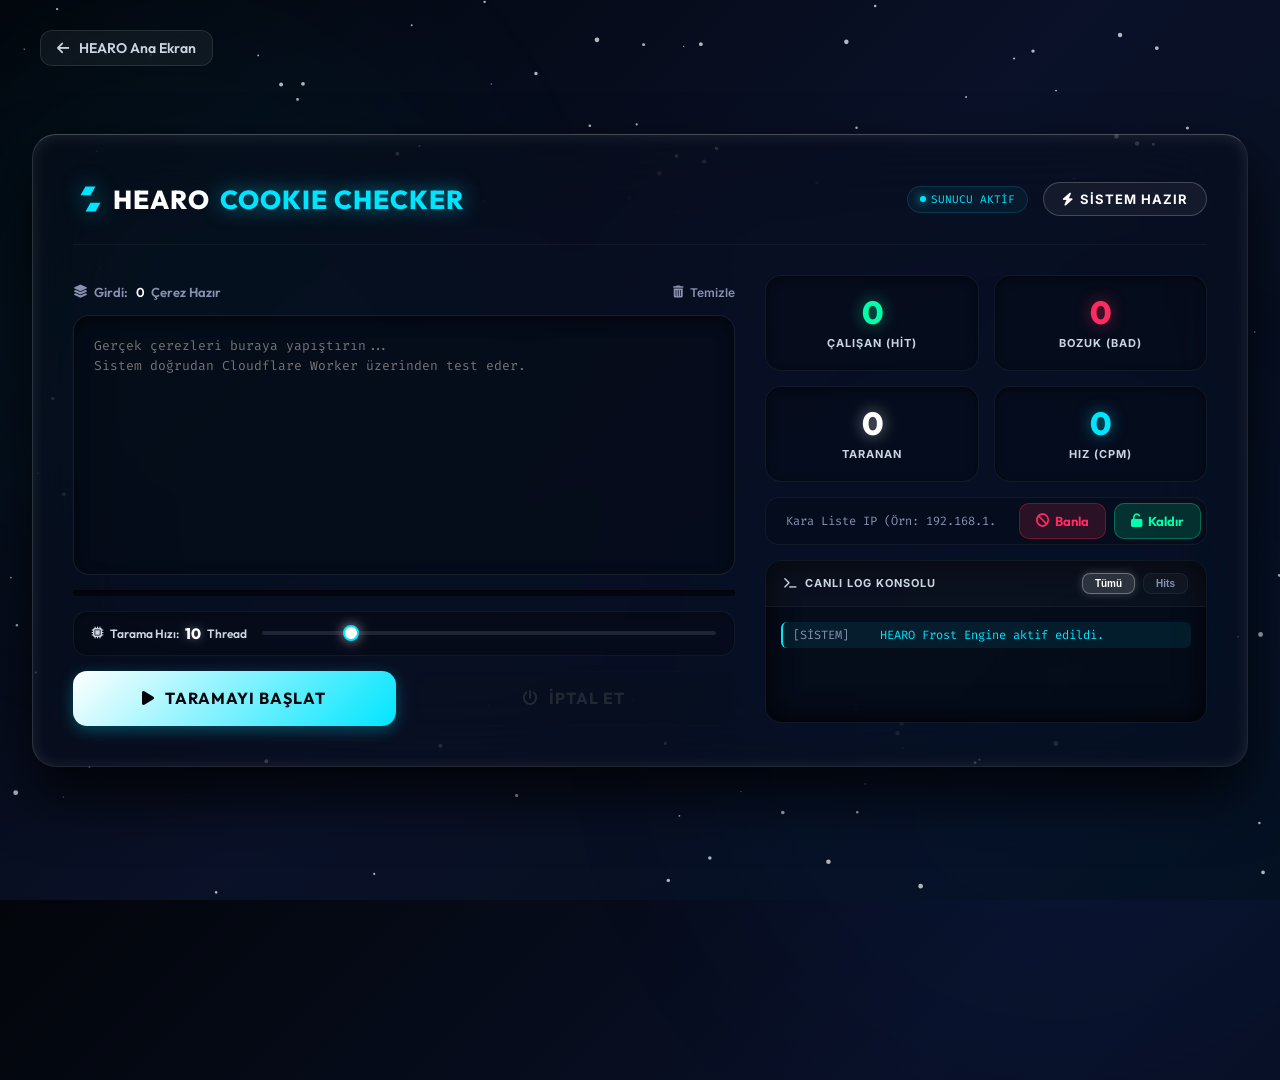
==== commit 962aff43: "Revamp checker.html for winter theme and effects Updated title and styles for winter theme. Added sn" ====
--- a/checker.html
+++ b/checker.html
@@ -3,27 +3,27 @@
 <head>
     <meta charset="UTF-8">
     <meta name="viewport" content="width=device-width, initial-scale=1.0">
-    <title>HEARO ADMIN | Elite Checker V2</title>
+    <title>HEARO ADMIN | Premium Frost Checker</title>
     <link href="https://fonts.googleapis.com/css2?family=Inter:wght@400;500;600&family=Outfit:wght@500;700;800&family=Fira+Code:wght@400;500&display=swap" rel="stylesheet">
     <link rel="stylesheet" href="https://cdnjs.cloudflare.com/ajax/libs/font-awesome/6.4.0/css/all.min.css">
     <style>
         :root {
-            --neon-cyan: #00f0ff;
-            --neon-green: #00ff88;
-            --neon-red: #ff3366;
-            --glass-bg: rgba(12, 16, 33, 0.45); /* Arkaplanla uyumlu özel cam */
-            --glass-border: rgba(0, 240, 255, 0.2);
-            --elite-shadow: 0 30px 60px rgba(0, 0, 0, 0.8), inset 0 1px 15px rgba(0, 240, 255, 0.15);
+            /* KIŞ TEMASI (FROST ELITE) RENKLERİ */
+            --neon-cyan: #00e5ff; /* Buz mavisi */
+            --neon-green: #00ffaa; /* Soğuk nane yeşili */
+            --neon-red: #ff2a5f; /* Keskin kırmızı */
+            --glass-bg: rgba(10, 15, 25, 0.45); /* Gece mavisi buzlu cam */
+            --glass-border: rgba(255, 255, 255, 0.1);
+            --glass-border-highlight: rgba(255, 255, 255, 0.25); /* Kar/Buz yansıması */
+            --elite-shadow: 0 30px 60px rgba(0, 0, 0, 0.8), inset 0 1px 15px rgba(255, 255, 255, 0.1);
         }
 
         * { margin: 0; padding: 0; box-sizing: border-box; }
 
-        /* ELITE CANLI ARKAPLAN (Attığın resimdeki tonlar) */
+        /* GECE YARISI KIŞ ARKAPLANI */
         body {
             font-family: 'Inter', sans-serif;
-            background: linear-gradient(-45deg, #0b0c16, #12102b, #0f2d40, #063d4a);
-            background-size: 400% 400%;
-            animation: eliteGradient 15s ease infinite;
+            background: linear-gradient(135deg, #02050a 0%, #0a1128 50%, #050f1c 100%);
             color: white;
             height: 100vh;
             display: flex;
@@ -32,153 +32,153 @@
             overflow: hidden; 
         }
 
-        @keyframes eliteGradient {
-            0% { background-position: 0% 50%; }
-            50% { background-position: 100% 50%; }
-            100% { background-position: 0% 50%; }
-        }
-
-        /* UZAY/PARTİKÜL KATMANI */
-        .elite-dust {
-            position: absolute; top: 0; left: 0; width: 100vw; height: 100vh;
-            background-image: radial-gradient(rgba(255,255,255,0.03) 1px, transparent 1px);
-            background-size: 50px 50px; z-index: -2; opacity: 0.5; pointer-events: none;
-        }
-
+        /* AURORA / KUZEY IŞIKLARI EFEKTİ */
+        .aurora-blob { position: absolute; filter: blur(120px); opacity: 0.3; z-index: -2; border-radius: 50%; animation: float 20s infinite ease-in-out alternate; }
+        .blob-1 { top: 0%; left: -10%; width: 600px; height: 600px; background: rgba(0, 229, 255, 0.15); }
+        .blob-2 { bottom: -20%; right: -10%; width: 700px; height: 700px; background: rgba(0, 102, 255, 0.15); }
+        
+        @keyframes float { 0% { transform: translate(0, 0) scale(1); } 50% { transform: translate(50px, 30px) scale(1.1); } 100% { transform: translate(0, 0) scale(1); } }
+
+        /* FARE TAKİP EDEN BUZ IŞIĞI */
         .mouse-glow { position: absolute; top: 0; left: 0; width: 100vw; height: 100vh; pointer-events: none; z-index: -1; transition: background 0.1s ease; }
+
+        /* KAR EFEKTİ İÇİN CANVAS */
+        #snowCanvas { position: fixed; top: 0; left: 0; width: 100vw; height: 100vh; pointer-events: none; z-index: -2; }
 
         /* GİRİŞ ANİMASYONU */
         @keyframes smoothEnter { 0% { opacity: 0; transform: translateY(30px) scale(0.98); } 100% { opacity: 1; transform: translateY(0) scale(1); } }
-        .tilt-container { width: 95%; max-width: 1300px; animation: smoothEnter 0.8s cubic-bezier(0.16, 1, 0.3, 1) forwards; perspective: 1200px; }
-        
-        /* ANA CAM PANEL */
+        .tilt-container { width: 95%; max-width: 1300px; animation: smoothEnter 0.8s cubic-bezier(0.16, 1, 0.3, 1) forwards; perspective: 1200px; z-index: 10;}
+        
+        /* ANA BUZLU CAM PANEL */
         .checker-wrapper {
-            background: var(--glass-bg); backdrop-filter: blur(35px); -webkit-backdrop-filter: blur(35px);
-            border: 1px solid var(--glass-border); border-radius: 24px; padding: 40px;
+            background: var(--glass-bg); 
+            backdrop-filter: blur(40px) saturate(120%); -webkit-backdrop-filter: blur(40px) saturate(120%);
+            border: 1px solid var(--glass-border);
+            border-top: 1px solid var(--glass-border-highlight);
+            border-left: 1px solid rgba(255,255,255,0.15);
+            border-radius: 24px; padding: 40px;
             box-shadow: var(--elite-shadow);
             display: grid; grid-template-columns: 1.2fr 0.8fr; gap: 30px; transform-style: preserve-3d; transition: transform 0.1s ease-out;
             position: relative; overflow: hidden;
         }
 
-        /* Panel İçi Işık Sızıntısı */
-        .checker-wrapper::before {
-            content: ''; position: absolute; top: -50%; left: -50%; width: 200%; height: 200%;
-            background: radial-gradient(circle at center, rgba(0,240,255,0.03) 0%, transparent 60%);
-            z-index: -1; pointer-events: none;
-        }
-
         /* HEADER & LOGO */
         .header { grid-column: 1 / -1; display: flex; justify-content: space-between; align-items: center; border-bottom: 1px solid rgba(255,255,255,0.05); padding-bottom: 20px; height: 70px; transform: translateZ(30px); }
         .logo { font-family: 'Outfit', sans-serif; font-size: 26px; font-weight: 800; letter-spacing: 1px; display: flex; align-items: center; gap: 10px; white-space: nowrap; flex-shrink: 0; }
-        .logo svg { width: 30px; height: 30px; flex-shrink: 0; filter: drop-shadow(0 0 10px rgba(0,240,255,0.5)); }
+        .logo svg { width: 30px; height: 30px; flex-shrink: 0; filter: drop-shadow(0 0 10px rgba(0,229,255,0.5)); }
         .logo span.hearo-text { color: white; }
-        .logo span.checker-text { color: var(--neon-cyan); text-shadow: 0 0 20px rgba(0, 240, 255, 0.6); }
+        .logo span.checker-text { color: var(--neon-cyan); text-shadow: 0 0 20px rgba(0, 229, 255, 0.6); }
         
         .header-right { display: flex; align-items: center; gap: 15px; }
-        .ping-indicator { font-family: 'Fira Code', monospace; font-size: 11px; color: var(--neon-green); display: flex; align-items: center; gap: 5px; background: rgba(0,255,136,0.1); padding: 5px 12px; border-radius: 50px; border: 1px solid rgba(0,255,136,0.2); }
-        .ping-dot { width: 6px; height: 6px; background: var(--neon-green); border-radius: 50%; box-shadow: 0 0 8px var(--neon-green); animation: blink 1.5s infinite; }
-
-        @keyframes pulseGlow { 0% { box-shadow: 0 0 5px rgba(0,240,255,0.2); } 50% { box-shadow: 0 0 20px rgba(0,240,255,0.6); } 100% { box-shadow: 0 0 5px rgba(0,240,255,0.2); } }
+        .ping-indicator { font-family: 'Fira Code', monospace; font-size: 11px; color: var(--neon-cyan); display: flex; align-items: center; gap: 5px; background: rgba(0,229,255,0.05); padding: 5px 12px; border-radius: 50px; border: 1px solid rgba(0,229,255,0.15); }
+        .ping-dot { width: 6px; height: 6px; background: var(--neon-cyan); border-radius: 50%; box-shadow: 0 0 8px var(--neon-cyan); animation: blink 1.5s infinite; }
+
+        @keyframes pulseGlow { 0% { box-shadow: 0 0 5px rgba(0,229,255,0.2); } 50% { box-shadow: 0 0 20px rgba(0,229,255,0.6); } 100% { box-shadow: 0 0 5px rgba(0,229,255,0.2); } }
         @keyframes blink { 0%, 100% { opacity: 1; } 50% { opacity: 0.3; } }
-        .status-badge { background: rgba(0, 240, 255, 0.05); color: var(--neon-cyan); padding: 8px 18px; border-radius: 50px; font-size: 13px; font-weight: 700; border: 1px solid var(--glass-border); text-transform: uppercase; letter-spacing: 1px; transition: 0.3s; white-space: nowrap; flex-shrink: 0; display: flex; align-items: center; gap: 6px;}
-        .status-badge.scanning { animation: pulseGlow 1.5s infinite; color: #fff; background: rgba(0, 240, 255, 0.2); border-color: var(--neon-cyan); }
+        .status-badge { background: rgba(255, 255, 255, 0.05); color: white; padding: 8px 18px; border-radius: 50px; font-size: 13px; font-weight: 700; border: 1px solid rgba(255,255,255,0.2); text-transform: uppercase; letter-spacing: 1px; transition: 0.3s; white-space: nowrap; flex-shrink: 0; display: flex; align-items: center; gap: 6px;}
+        .status-badge.scanning { animation: pulseGlow 1.5s infinite; color: #fff; background: rgba(0, 229, 255, 0.2); border-color: var(--neon-cyan); }
 
         /* SOL PANEL */
         .input-area { display: flex; flex-direction: column; gap: 15px; transform: translateZ(20px); }
         .top-actions { display: flex; justify-content: space-between; align-items: flex-end; height: 25px; }
         
-        .live-counter { font-family: 'Outfit', sans-serif; font-size: 13px; font-weight: 600; color: #a0aec0; display: flex; align-items: center; gap: 6px; transition: 0.3s;}
-        .live-counter.active { color: var(--neon-cyan); text-shadow: 0 0 10px rgba(0,240,255,0.4); }
+        .live-counter { font-family: 'Outfit', sans-serif; font-size: 13px; font-weight: 600; color: #8892b0; display: flex; align-items: center; gap: 6px; transition: 0.3s;}
+        .live-counter.active { color: white; text-shadow: 0 0 10px rgba(255,255,255,0.4); }
         
         .success-label { display: none; color: var(--neon-green); font-family: 'Outfit', sans-serif; font-size: 14px; font-weight: 700; letter-spacing: 1px; align-items: center; gap: 8px; text-shadow: 0 0 10px rgba(0, 255, 136, 0.5); }
         .action-btns { display: flex; gap: 15px; margin-left: auto; }
         .btn-text { background: none; border: none; color: #8892b0; font-family: 'Inter'; font-size: 12px; font-weight: 600; cursor: pointer; transition: 0.2s; display: flex; align-items: center; gap: 6px; }
-        .btn-text:hover { color: var(--neon-cyan); }
+        .btn-text:hover { color: white; text-shadow: 0 0 10px rgba(255,255,255,0.5); }
         .btn-text.green:hover { color: var(--neon-green); text-shadow: 0 0 10px rgba(0,255,136,0.4); }
         
-        textarea { width: 100%; height: 260px; background: rgba(5, 8, 15, 0.6); border: 1px solid rgba(255,255,255,0.08); border-radius: 16px; padding: 20px; color: #cbd5e1; font-family: 'Fira Code', monospace; font-size: 13px; resize: none; outline: none; transition: all 0.3s ease; line-height: 1.6; box-shadow: inset 0 5px 15px rgba(0,0,0,0.5); }
-        textarea:focus { border-color: rgba(0, 240, 255, 0.5); box-shadow: inset 0 5px 15px rgba(0,0,0,0.5), 0 0 20px rgba(0, 240, 255, 0.1); color: #fff; background: rgba(5, 8, 15, 0.9); }
-        textarea::-webkit-scrollbar { width: 6px; } textarea::-webkit-scrollbar-thumb { background: rgba(0, 240, 255, 0.3); border-radius: 10px; }
+        textarea { width: 100%; height: 260px; background: rgba(5, 10, 20, 0.5); border: 1px solid rgba(255,255,255,0.08); border-radius: 16px; padding: 20px; color: #e2e8f0; font-family: 'Fira Code', monospace; font-size: 13px; resize: none; outline: none; transition: all 0.3s ease; line-height: 1.6; box-shadow: inset 0 5px 15px rgba(0,0,0,0.5); }
+        textarea:focus { border-color: rgba(0, 229, 255, 0.5); box-shadow: inset 0 5px 15px rgba(0,0,0,0.5), 0 0 20px rgba(0, 229, 255, 0.15); color: #fff; background: rgba(5, 10, 20, 0.8); }
+        textarea::-webkit-scrollbar { width: 6px; } textarea::-webkit-scrollbar-thumb { background: rgba(255, 255, 255, 0.2); border-radius: 10px; }
         textarea.success-mode { border-color: var(--neon-green); box-shadow: 0 0 30px rgba(0, 255, 136, 0.2); color: var(--neon-green); background: rgba(0, 255, 136, 0.05); font-weight: 500; }
 
-        /* HIZ KONTROLÜ (THREADS SLIDER) */
-        .speed-control { display: flex; align-items: center; gap: 15px; background: rgba(0,0,0,0.3); padding: 12px 18px; border-radius: 14px; border: 1px solid rgba(255,255,255,0.05); box-shadow: inset 0 2px 10px rgba(0,0,0,0.2); }
-        .speed-control label { font-size: 12px; color: #a0aec0; font-weight: 600; font-family: 'Outfit', sans-serif; white-space: nowrap; display: flex; align-items: center; gap: 6px; }
-        .speed-control label span { color: var(--neon-cyan); font-weight: 800; font-size: 15px; text-shadow: 0 0 10px rgba(0,240,255,0.4); }
+        /* HIZ KONTROLÜ (THREADS SLIDER) - BUZLU CAM */
+        .speed-control { display: flex; align-items: center; gap: 15px; background: rgba(0,0,0,0.2); padding: 12px 18px; border-radius: 14px; border: 1px solid rgba(255,255,255,0.05); box-shadow: inset 0 2px 10px rgba(0,0,0,0.2); }
+        .speed-control label { font-size: 12px; color: #cbd5e1; font-weight: 600; font-family: 'Outfit', sans-serif; white-space: nowrap; display: flex; align-items: center; gap: 6px; }
+        .speed-control label span { color: white; font-weight: 800; font-size: 15px; text-shadow: 0 0 10px rgba(255,255,255,0.4); }
         .speed-control input[type=range] { flex: 1; -webkit-appearance: none; background: rgba(255,255,255,0.1); height: 4px; border-radius: 5px; outline: none; }
-        .speed-control input[type=range]::-webkit-slider-thumb { -webkit-appearance: none; width: 16px; height: 16px; border-radius: 50%; background: var(--neon-cyan); cursor: pointer; box-shadow: 0 0 12px rgba(0,240,255,0.6); border: 2px solid #fff; transition: 0.2s; }
+        .speed-control input[type=range]::-webkit-slider-thumb { -webkit-appearance: none; width: 16px; height: 16px; border-radius: 50%; background: white; cursor: pointer; box-shadow: 0 0 12px rgba(255,255,255,0.6); border: 2px solid var(--neon-cyan); transition: 0.2s; }
         .speed-control input[type=range]::-webkit-slider-thumb:hover { transform: scale(1.2); }
 
-        /* İLERLEME ÇUBUĞU (PROGRESS BAR) */
+        /* İLERLEME ÇUBUĞU (BUZLU PROGRESS BAR) */
         .progress-container { width: 100%; height: 6px; background: rgba(0,0,0,0.5); border-radius: 10px; overflow: hidden; box-shadow: inset 0 1px 3px rgba(0,0,0,0.8); }
-        .progress-bar { height: 100%; width: 0%; background: linear-gradient(90deg, #00f0ff, #00ff88); box-shadow: 0 0 15px rgba(0, 240, 255, 0.6); transition: width 0.2s ease; position: relative; }
-        .progress-bar::after { content: ''; position: absolute; top: 0; left: 0; right: 0; bottom: 0; background: linear-gradient(90deg, transparent, rgba(255,255,255,0.5), transparent); animation: progressShine 1s infinite; }
+        .progress-bar { height: 100%; width: 0%; background: linear-gradient(90deg, #fff, #00e5ff); box-shadow: 0 0 15px rgba(0, 229, 255, 0.6); transition: width 0.2s ease; position: relative; }
+        .progress-bar::after { content: ''; position: absolute; top: 0; left: 0; right: 0; bottom: 0; background: linear-gradient(90deg, transparent, rgba(255,255,255,0.8), transparent); animation: progressShine 1s infinite; }
         @keyframes progressShine { 0% { transform: translateX(-100%); } 100% { transform: translateX(100%); } }
 
+        /* BUTONLAR */
         .controls { display: flex; gap: 15px; height: 55px; }
         .main-btn { flex: 1; border: none; border-radius: 14px; font-family: 'Outfit', sans-serif; font-size: 16px; font-weight: 700; cursor: pointer; transition: 0.3s ease; display: flex; justify-content: center; align-items: center; gap: 10px; height: 100%; text-transform: uppercase; letter-spacing: 1px; }
-        .btn-start { background: linear-gradient(135deg, #00f0ff 0%, #0088ff 100%); color: #050505; box-shadow: 0 4px 15px rgba(0, 240, 255, 0.3); }
-        .btn-start:hover { transform: translateY(-2px); box-shadow: 0 8px 25px rgba(0, 240, 255, 0.6); }
+        
+        .btn-start { background: linear-gradient(135deg, #ffffff 0%, #00e5ff 100%); color: #02050a; box-shadow: 0 4px 15px rgba(0, 229, 255, 0.3); }
+        .btn-start:hover { transform: translateY(-2px); box-shadow: 0 8px 25px rgba(0, 229, 255, 0.6); background: white; }
         .btn-start:disabled { opacity: 0.5; cursor: not-allowed; filter: grayscale(100%); transform: none; box-shadow: none; }
         
-        .btn-stop { background: rgba(255, 51, 102, 0.15); border: 1px solid rgba(255,51,102,0.4); color: var(--neon-red); box-shadow: 0 4px 15px rgba(255, 51, 102, 0.1); backdrop-filter: blur(10px); }
-        .btn-stop:hover { background: rgba(255, 51, 102, 0.25); box-shadow: 0 0 20px rgba(255,51,102,0.5); transform: translateY(-2px); border-color: rgba(255,51,102,0.8); }
+        .btn-stop { background: rgba(255, 42, 95, 0.15); border: 1px solid rgba(255,42,95,0.4); color: var(--neon-red); box-shadow: 0 4px 15px rgba(255, 42, 95, 0.1); backdrop-filter: blur(10px); }
+        .btn-stop:hover { background: rgba(255, 42, 95, 0.25); box-shadow: 0 0 20px rgba(255,42,95,0.5); transform: translateY(-2px); border-color: rgba(255,42,95,0.8); }
         .btn-stop:disabled { opacity: 0.3; cursor: not-allowed; border-color: rgba(255,255,255,0.05); color: #666; background: transparent; transform: none; box-shadow: none; }
 
         /* SAĞ PANEL & İSTATİSTİKLER */
         .right-panel { display: flex; flex-direction: column; gap: 15px; transform: translateZ(20px); }
         .stats-grid { display: grid; grid-template-columns: repeat(2, 1fr); gap: 15px; }
-        .stat-card { background: rgba(5, 8, 15, 0.4); border: 1px solid rgba(255,255,255,0.05); border-radius: 16px; padding: 20px 10px; display: flex; flex-direction: column; align-items: center; justify-content: center; gap: 8px; transition: 0.4s cubic-bezier(0.175, 0.885, 0.32, 1.275); box-shadow: inset 0 2px 10px rgba(0,0,0,0.5); }
-        
-        .stat-card.hit-card:hover { border-color: rgba(0, 255, 136, 0.5); box-shadow: 0 10px 30px rgba(0, 255, 136, 0.15), inset 0 0 15px rgba(0, 255, 136, 0.05); transform: translateY(-5px); }
-        .stat-card.bad-card:hover { border-color: rgba(255, 51, 102, 0.5); box-shadow: 0 10px 30px rgba(255, 51, 102, 0.15), inset 0 0 15px rgba(255, 51, 102, 0.05); transform: translateY(-5px); }
-        .stat-card.total-card:hover { border-color: rgba(0, 240, 255, 0.5); box-shadow: 0 10px 30px rgba(0, 240, 255, 0.15), inset 0 0 15px rgba(0, 240, 255, 0.05); transform: translateY(-5px); }
+        .stat-card { background: rgba(5, 10, 20, 0.4); border: 1px solid rgba(255,255,255,0.05); border-radius: 16px; padding: 20px 10px; display: flex; flex-direction: column; align-items: center; justify-content: center; gap: 8px; transition: 0.4s cubic-bezier(0.175, 0.885, 0.32, 1.275); box-shadow: inset 0 2px 10px rgba(0,0,0,0.5); }
+        
+        .stat-card.hit-card:hover { border-color: rgba(0, 255, 170, 0.5); box-shadow: 0 10px 30px rgba(0, 255, 170, 0.15), inset 0 0 15px rgba(0, 255, 170, 0.05); transform: translateY(-5px); background: rgba(0, 255, 170, 0.05); }
+        .stat-card.bad-card:hover { border-color: rgba(255, 42, 95, 0.5); box-shadow: 0 10px 30px rgba(255, 42, 95, 0.15), inset 0 0 15px rgba(255, 42, 95, 0.05); transform: translateY(-5px); background: rgba(255, 42, 95, 0.05);}
+        .stat-card.total-card:hover { border-color: rgba(0, 229, 255, 0.5); box-shadow: 0 10px 30px rgba(0, 229, 255, 0.15), inset 0 0 15px rgba(0, 229, 255, 0.05); transform: translateY(-5px); background: rgba(0, 229, 255, 0.05);}
         
         .stat-value { font-size: 32px; font-weight: 800; font-family: 'Outfit', sans-serif; line-height: 1; transition: color 0.3s; }
-        .stat-label { font-size: 11px; color: #8892b0; text-transform: uppercase; letter-spacing: 1px; font-weight: 700; text-align: center; }
-        .val-hit { color: var(--neon-green); text-shadow: 0 0 15px rgba(0, 255, 136, 0.5); }
-        .val-bad { color: var(--neon-red); text-shadow: 0 0 15px rgba(255, 51, 102, 0.5); }
-        .val-total { color: var(--neon-cyan); text-shadow: 0 0 15px rgba(0, 240, 255, 0.4);} .val-cpm { color: #ffd700; text-shadow: 0 0 15px rgba(255, 215, 0, 0.4);}
-
-        /* IP BAN KUTUSU - ELITE TASARIM */
-        .ip-ban-box { display: flex; gap: 8px; height: 48px; align-items: center; background: rgba(5,8,15,0.4); padding: 5px; border-radius: 14px; border: 1px solid rgba(255,255,255,0.05); }
+        .stat-label { font-size: 11px; color: #cbd5e1; text-transform: uppercase; letter-spacing: 1px; font-weight: 700; text-align: center; }
+        .val-hit { color: var(--neon-green); text-shadow: 0 0 15px rgba(0, 255, 170, 0.5); }
+        .val-bad { color: var(--neon-red); text-shadow: 0 0 15px rgba(255, 42, 95, 0.5); }
+        .val-total { color: white; text-shadow: 0 0 15px rgba(255, 255, 255, 0.5);} 
+        .val-cpm { color: var(--neon-cyan); text-shadow: 0 0 15px rgba(0, 229, 255, 0.5);}
+
+        /* IP BAN KUTUSU */
+        .ip-ban-box { display: flex; gap: 8px; height: 48px; align-items: center; background: rgba(5,10,20,0.4); padding: 5px; border-radius: 14px; border: 1px solid rgba(255,255,255,0.05); }
         .ip-ban-box input { flex: 1; height: 100%; background: transparent; border: none; padding: 0 15px; color: white; font-family: 'Fira Code', monospace; font-size: 12px; outline: none; }
-        .ip-ban-box input::placeholder { color: #64748b; }
-        .ip-btn-ban { height: 100%; padding: 0 16px; background: rgba(255, 51, 102, 0.15); border: 1px solid rgba(255, 51, 102, 0.3); color: var(--neon-red); border-radius: 10px; font-family: 'Outfit', sans-serif; font-size: 13px; font-weight: 700; cursor: pointer; display: flex; align-items: center; gap: 6px; transition: 0.3s; }
-        .ip-btn-ban:hover { background: var(--neon-red); color: white; box-shadow: 0 0 15px rgba(255, 51, 102, 0.6); }
-        .ip-btn-unban { height: 100%; padding: 0 16px; background: rgba(0, 255, 136, 0.15); border: 1px solid rgba(0, 255, 136, 0.3); color: var(--neon-green); border-radius: 10px; font-family: 'Outfit', sans-serif; font-size: 13px; font-weight: 700; cursor: pointer; display: flex; align-items: center; gap: 6px; transition: 0.3s; }
-        .ip-btn-unban:hover { background: var(--neon-green); color: black; box-shadow: 0 0 15px rgba(0, 255, 136, 0.6); }
+        .ip-ban-box input::placeholder { color: #8892b0; }
+        .ip-btn-ban { height: 100%; padding: 0 16px; background: rgba(255, 42, 95, 0.15); border: 1px solid rgba(255, 42, 95, 0.3); color: var(--neon-red); border-radius: 10px; font-family: 'Outfit', sans-serif; font-size: 13px; font-weight: 700; cursor: pointer; display: flex; align-items: center; gap: 6px; transition: 0.3s; }
+        .ip-btn-ban:hover { background: var(--neon-red); color: white; box-shadow: 0 0 15px rgba(255, 42, 95, 0.6); }
+        .ip-btn-unban { height: 100%; padding: 0 16px; background: rgba(0, 255, 170, 0.15); border: 1px solid rgba(0, 255, 170, 0.3); color: var(--neon-green); border-radius: 10px; font-family: 'Outfit', sans-serif; font-size: 13px; font-weight: 700; cursor: pointer; display: flex; align-items: center; gap: 6px; transition: 0.3s; }
+        .ip-btn-unban:hover { background: var(--neon-green); color: black; box-shadow: 0 0 15px rgba(0, 255, 170, 0.6); }
 
         /* KONSOL */
-        .console-container { display: flex; flex-direction: column; background: rgba(5,8,15,0.7); border: 1px solid rgba(255,255,255,0.05); border-radius: 16px; overflow: hidden; box-shadow: inset 0 0 30px rgba(0,0,0,0.8); }
+        .console-container { display: flex; flex-direction: column; background: rgba(5,10,20,0.6); border: 1px solid rgba(255,255,255,0.05); border-radius: 16px; overflow: hidden; box-shadow: inset 0 0 30px rgba(0,0,0,0.8); }
         .console-header { display: flex; justify-content: space-between; align-items: center; padding: 12px 18px; border-bottom: 1px solid rgba(255,255,255,0.05); background: rgba(255,255,255,0.02); }
-        .console-title { font-size: 11px; color: #8892b0; font-weight: 700; letter-spacing: 1px; text-transform: uppercase; display: flex; align-items: center; gap: 8px; }
+        .console-title { font-size: 11px; color: #cbd5e1; font-weight: 700; letter-spacing: 1px; text-transform: uppercase; display: flex; align-items: center; gap: 8px; }
         .console-filters { display: flex; gap: 8px; }
         .c-filter { background: rgba(255,255,255,0.03); border: 1px solid rgba(255,255,255,0.05); color: #8892b0; padding: 4px 12px; border-radius: 8px; font-size: 10px; font-weight: 700; cursor: pointer; transition: 0.2s; }
-        .c-filter:hover { background: rgba(255,255,255,0.08); color: white; }
-        .c-filter.active { background: rgba(0, 240, 255, 0.15); border-color: rgba(0,240,255,0.3); color: var(--neon-cyan); box-shadow: 0 0 10px rgba(0,240,255,0.2); }
+        .c-filter:hover { background: rgba(255,255,255,0.1); color: white; }
+        .c-filter.active { background: rgba(255, 255, 255, 0.15); border-color: rgba(255,255,255,0.3); color: white; box-shadow: 0 0 10px rgba(255,255,255,0.2); }
         
         .console-logs { height: 115px; padding: 15px; overflow-y: auto; font-family: 'Fira Code', monospace; font-size: 12px; display: flex; flex-direction: column; gap: 6px; }
-        .console-logs::-webkit-scrollbar { width: 4px; } .console-logs::-webkit-scrollbar-thumb { background: rgba(0, 240, 255, 0.3); border-radius: 10px; }
+        .console-logs::-webkit-scrollbar { width: 4px; } .console-logs::-webkit-scrollbar-thumb { background: rgba(255, 255, 255, 0.3); border-radius: 10px; }
         .log { padding: 4px 10px; border-radius: 6px; display: flex; gap: 12px; animation: fadeIn 0.2s ease forwards; line-height: 1.5; word-break: break-all; border-left: 2px solid transparent; }
-        .log-time { color: #64748b; min-width: 75px; user-select: none; }
-        .log.hit { background: rgba(0, 255, 136, 0.08); border-left-color: var(--neon-green); color: var(--neon-green); text-shadow: 0 0 8px rgba(0,255,136,0.3); }
-        .log.bad { color: var(--neon-red); background: rgba(255, 51, 102, 0.05); border-left-color: var(--neon-red); }
-        .log.info { background: rgba(0, 240, 255, 0.08); border-left-color: var(--neon-cyan); color: var(--neon-cyan); }
+        .log-time { color: #8892b0; min-width: 75px; user-select: none; }
+        .log.hit { background: rgba(0, 255, 170, 0.08); border-left-color: var(--neon-green); color: var(--neon-green); text-shadow: 0 0 8px rgba(0,255,170,0.3); }
+        .log.bad { color: var(--neon-red); background: rgba(255, 42, 95, 0.05); border-left-color: var(--neon-red); }
+        .log.info { background: rgba(0, 229, 255, 0.08); border-left-color: var(--neon-cyan); color: var(--neon-cyan); }
         
         .console-logs.filter-hits .log:not(.hit):not(.info) { display: none !important; }
 
         @keyframes fadeIn { from { opacity: 0; transform: translateX(-5px); } to { opacity: 1; transform: translateX(0); } }
-        .btn-back { position: absolute; top: 30px; left: 40px; color: #a0aec0; text-decoration: none; font-size: 14px; font-weight: 600; display: flex; align-items: center; gap: 10px; transition: 0.3s; z-index: 10; font-family: 'Outfit', sans-serif; background: rgba(0,0,0,0.3); padding: 8px 16px; border-radius: 12px; border: 1px solid rgba(255,255,255,0.05); backdrop-filter: blur(10px); }
-        .btn-back:hover { color: var(--neon-cyan); border-color: rgba(0,240,255,0.3); box-shadow: 0 0 15px rgba(0, 240, 255, 0.2); transform: translateX(-5px); background: rgba(0,0,0,0.5); }
+        .btn-back { position: absolute; top: 30px; left: 40px; color: #cbd5e1; text-decoration: none; font-size: 14px; font-weight: 600; display: flex; align-items: center; gap: 10px; transition: 0.3s; z-index: 10; font-family: 'Outfit', sans-serif; background: rgba(255,255,255,0.05); padding: 8px 16px; border-radius: 12px; border: 1px solid rgba(255,255,255,0.1); backdrop-filter: blur(10px); }
+        .btn-back:hover { color: white; border-color: rgba(255,255,255,0.3); box-shadow: 0 0 15px rgba(255, 255, 255, 0.2); transform: translateX(-5px); background: rgba(255,255,255,0.1); }
     </style>
 </head>
 <body>
 
-<div class="elite-dust"></div>
+<!-- CANLI KAR EFEKTİ (PREMIUM) -->
+<canvas id="snowCanvas"></canvas>
+
+<div class="aurora-blob blob-1"></div>
+<div class="aurora-blob blob-2"></div>
 <div class="mouse-glow" id="glow"></div>
-<div class="nebula-blob blob-1"></div>
-<div class="nebula-blob blob-2"></div>
 
 <a href="index.html" class="btn-back"><i class="fa-solid fa-arrow-left"></i> HEARO Ana Ekran</a>
 
@@ -187,13 +187,13 @@
         <div class="header">
             <div class="logo">
                 <svg viewBox="0 0 24 24" fill="none" xmlns="http://www.w3.org/2000/svg">
-                    <path d="M21.9999 15L17.9999 21.9282L9.99989 21.9282L13.9999 15L21.9999 15Z" fill="#00f0ff"/>
-                    <path d="M14.0001 9.00003L18.0001 2.07183L10.0001 2.07186L6.00015 9.00007L14.0001 9.00003Z" fill="#00f0ff"/>
+                    <path d="M21.9999 15L17.9999 21.9282L9.99989 21.9282L13.9999 15L21.9999 15Z" fill="#00e5ff"/>
+                    <path d="M14.0001 9.00003L18.0001 2.07183L10.0001 2.07186L6.00015 9.00007L14.0001 9.00003Z" fill="#00e5ff"/>
                 </svg>
-                <span class="hearo-text">HEARO</span> <span class="checker-text">ELITE CHECKER</span>
+                <span class="hearo-text">HEARO</span> <span class="checker-text">COOKIE CHECKER</span>
             </div>
             <div class="header-right">
-                <div class="ping-indicator"><div class="ping-dot"></div> 12ms</div>
+                <div class="ping-indicator"><div class="ping-dot"></div> SUNUCU AKTİF</div>
                 <div class="status-badge" id="statusBadge"><i class="fa-solid fa-bolt"></i> SİSTEM HAZIR</div>
             </div>
         </div>
@@ -216,13 +216,13 @@
             </div>
             
             <div class="speed-control">
-                <label><i class="fa-solid fa-microchip"></i> Motor Gücü: <span id="speedVal">10</span> Thread</label>
+                <label><i class="fa-solid fa-microchip"></i> Tarama Hızı: <span id="speedVal">10</span> Thread</label>
                 <input type="range" id="threadSlider" min="1" max="50" value="10" oninput="document.getElementById('speedVal').innerText = this.value">
             </div>
 
             <div class="controls">
-                <button class="main-btn btn-start" id="btnStart" onclick="startCheck()"><i class="fa-solid fa-play"></i> Taramyı Başlat</button>
-                <button class="main-btn btn-stop" id="btnStop" onclick="stopCheck()" disabled><i class="fa-solid fa-power-off"></i> İptal</button>
+                <button class="main-btn btn-start" id="btnStart" onclick="startCheck()"><i class="fa-solid fa-play"></i> Taramayı Başlat</button>
+                <button class="main-btn btn-stop" id="btnStop" onclick="stopCheck()" disabled><i class="fa-solid fa-power-off"></i> İptal Et</button>
             </div>
         </div>
 
@@ -249,7 +249,7 @@
                     </div>
                 </div>
                 <div class="console-logs" id="consoleLog">
-                    <div class="log info"><span class="log-time">[SİSTEM]</span><span>HEARO Elite Engine V2 aktif edildi.</span></div>
+                    <div class="log info"><span class="log-time">[SİSTEM]</span><span>HEARO Frost Engine aktif edildi.</span></div>
                 </div>
             </div>
         </div>
@@ -259,7 +259,50 @@
 <script>
     const backendUrl = "https://billowing-smoke-cb6b.hearo.workers.dev";
     
-    // YENİ: Dinamik Satır Sayacı
+    // YENİ: Gerçekçi Kar Efekti (JS Canvas)
+    const canvas = document.getElementById('snowCanvas');
+    const ctx = canvas.getContext('2d');
+    let width = canvas.width = window.innerWidth;
+    let height = canvas.height = window.innerHeight;
+    const particles = [];
+    
+    for(let i=0; i<150; i++) {
+        particles.push({
+            x: Math.random() * width,
+            y: Math.random() * height,
+            r: Math.random() * 2 + 0.5,
+            d: Math.random() * 1 + 0.5,
+            vx: (Math.random() - 0.5) * 0.5
+        });
+    }
+    
+    function drawSnow() {
+        ctx.clearRect(0, 0, width, height);
+        ctx.fillStyle = 'rgba(255, 255, 255, 0.7)';
+        ctx.beginPath();
+        particles.forEach(p => {
+            ctx.moveTo(p.x, p.y);
+            ctx.arc(p.x, p.y, p.r, 0, Math.PI * 2, true);
+        });
+        ctx.fill();
+        updateSnow();
+    }
+    
+    function updateSnow() {
+        particles.forEach(p => {
+            p.y += Math.cos(p.d) + 1 + p.r / 2;
+            p.x += Math.sin(p.d) * 1;
+            if(p.x > width + 5 || p.x < -5 || p.y > height) {
+                p.x = Math.random() * width;
+                p.y = -10;
+            }
+        });
+        requestAnimationFrame(drawSnow);
+    }
+    drawSnow();
+    window.addEventListener('resize', () => { width = canvas.width = window.innerWidth; height = canvas.height = window.innerHeight; });
+
+    // Dinamik Satır Sayacı
     function updateLineCount() {
         const raw = document.getElementById('cookieInput').value.trim();
         const lines = raw ? raw.split('\n').filter(line => line.trim() !== '' && !line.trim().startsWith('#')).length : 0;
@@ -273,7 +316,7 @@
     const glow = document.getElementById('glow');
     const tiltWrapper = document.getElementById('tiltWrapper');
     document.addEventListener('mousemove', (e) => {
-        glow.style.background = `radial-gradient(circle 600px at ${e.clientX}px ${e.clientY}px, rgba(0, 240, 255, 0.05), transparent 40%)`;
+        glow.style.background = `radial-gradient(circle 600px at ${e.clientX}px ${e.clientY}px, rgba(255, 255, 255, 0.05), transparent 40%)`;
         const xAxis = ((window.innerWidth / 2) - e.pageX) / 150;
         const yAxis = ((window.innerHeight / 2) - e.pageY) / 150;
         tiltWrapper.style.transform = `rotateY(${xAxis}deg) rotateX(${-yAxis}deg)`;
@@ -316,7 +359,7 @@
         const blob = new Blob([hitList.join('\n')], { type: 'text/plain' });
         const url = window.URL.createObjectURL(blob);
         const a = document.createElement('a');
-        a.href = url; a.download = `HEARO_ELITE_HITS_${hits}.txt`; a.click();
+        a.href = url; a.download = `HEARO_FROST_HITS_${hits}.txt`; a.click();
         window.URL.revokeObjectURL(url);
         addLog('info', 'Çalışan çerezler .txt dosyası olarak indirildi!');
     }
@@ -416,7 +459,7 @@
         isRunning = false; el.btnStart.disabled = false; el.btnStop.disabled = true; el.input.disabled = false;
         el.badge.classList.remove('scanning');
         el.badge.innerHTML = '<i class="fa-solid fa-check-double"></i> TAMAMLANDI';
-        el.badge.style.color = 'var(--neon-green)'; el.badge.style.borderColor = 'rgba(0,255,136,0.5)';
+        el.badge.style.color = 'var(--neon-green)'; el.badge.style.borderColor = 'rgba(255,255,255,0.2)';
         addLog('info', `İşlem Tamamlandı. Sonuçlar: ${hits} Aktif | ${bads} Pasif.`);
 
         if (hits > 0) {
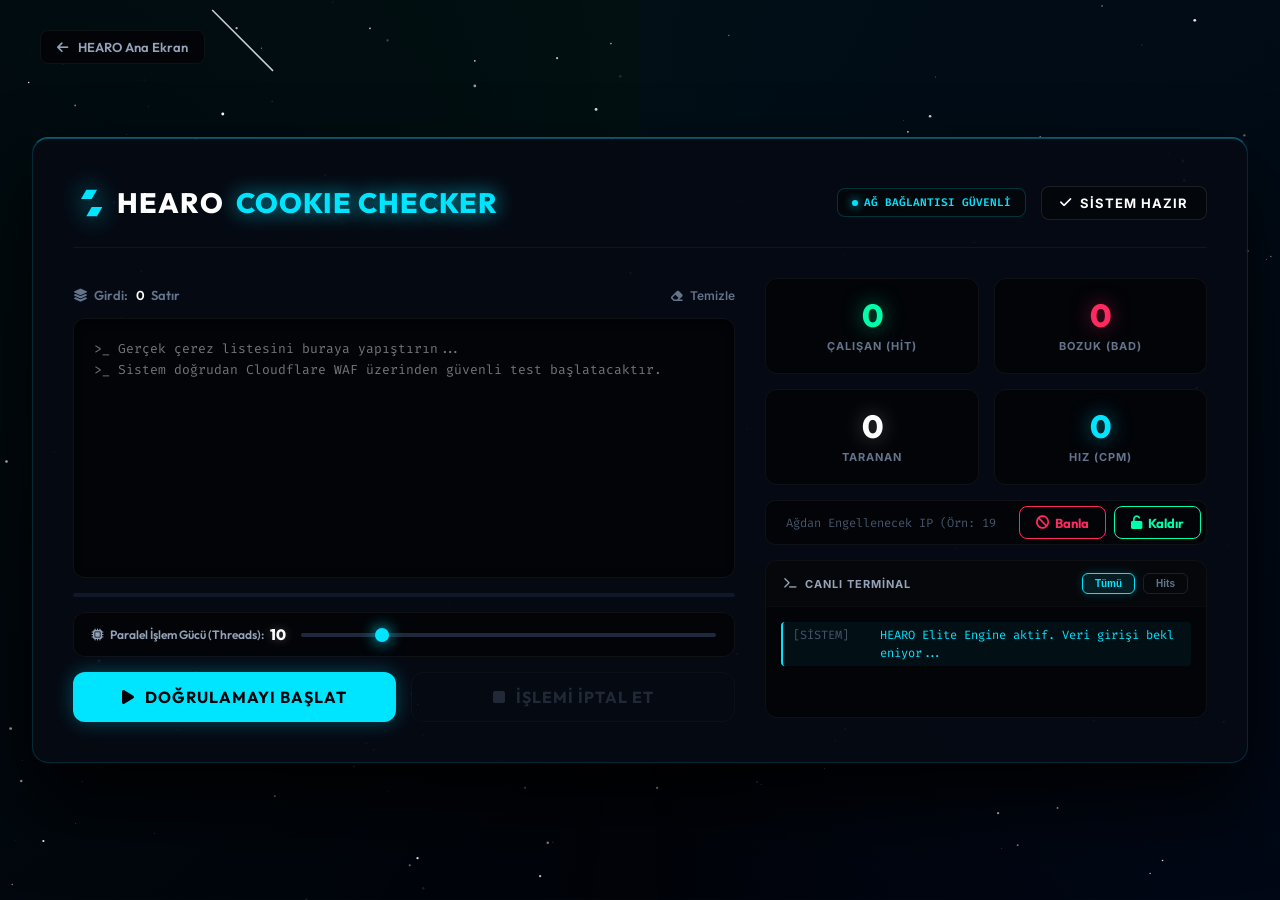
==== commit 560c503a: "Update print statement from 'Hello' to 'Goodbye'" ====
--- a/checker.html
+++ b/checker.html
@@ -3,27 +3,26 @@
 <head>
     <meta charset="UTF-8">
     <meta name="viewport" content="width=device-width, initial-scale=1.0">
-    <title>HEARO ADMIN | Premium Frost Checker</title>
+    <title>HEARO ADMIN | Ultra Premium Elite Checker</title>
     <link href="https://fonts.googleapis.com/css2?family=Inter:wght@400;500;600&family=Outfit:wght@500;700;800&family=Fira+Code:wght@400;500&display=swap" rel="stylesheet">
     <link rel="stylesheet" href="https://cdnjs.cloudflare.com/ajax/libs/font-awesome/6.4.0/css/all.min.css">
     <style>
         :root {
-            /* KIŞ TEMASI (FROST ELITE) RENKLERİ */
-            --neon-cyan: #00e5ff; /* Buz mavisi */
-            --neon-green: #00ffaa; /* Soğuk nane yeşili */
-            --neon-red: #ff2a5f; /* Keskin kırmızı */
-            --glass-bg: rgba(10, 15, 25, 0.45); /* Gece mavisi buzlu cam */
-            --glass-border: rgba(255, 255, 255, 0.1);
-            --glass-border-highlight: rgba(255, 255, 255, 0.25); /* Kar/Buz yansıması */
-            --elite-shadow: 0 30px 60px rgba(0, 0, 0, 0.8), inset 0 1px 15px rgba(255, 255, 255, 0.1);
+            /* SHARP ELITE RENKLERİ */
+            --neon-cyan: #00e5ff; 
+            --neon-green: #00ffaa; 
+            --neon-red: #ff2a5f; 
+            --panel-bg: rgba(6, 10, 20, 0.95); /* Keskin ve net koyu arkaplan (Bulanıklık YOK) */
+            --panel-border: rgba(0, 229, 255, 0.15);
+            --elite-shadow: 0 40px 80px rgba(0, 0, 0, 0.9), inset 0 1px 0 rgba(0, 229, 255, 0.3);
         }
 
         * { margin: 0; padding: 0; box-sizing: border-box; }
 
-        /* GECE YARISI KIŞ ARKAPLANI */
+        /* DERİN UZAY ARKAPLANI */
         body {
             font-family: 'Inter', sans-serif;
-            background: linear-gradient(135deg, #02050a 0%, #0a1128 50%, #050f1c 100%);
+            background-color: #02040a;
             color: white;
             height: 100vh;
             display: flex;
@@ -32,153 +31,159 @@
             overflow: hidden; 
         }
 
-        /* AURORA / KUZEY IŞIKLARI EFEKTİ */
-        .aurora-blob { position: absolute; filter: blur(120px); opacity: 0.3; z-index: -2; border-radius: 50%; animation: float 20s infinite ease-in-out alternate; }
-        .blob-1 { top: 0%; left: -10%; width: 600px; height: 600px; background: rgba(0, 229, 255, 0.15); }
-        .blob-2 { bottom: -20%; right: -10%; width: 700px; height: 700px; background: rgba(0, 102, 255, 0.15); }
-        
-        @keyframes float { 0% { transform: translate(0, 0) scale(1); } 50% { transform: translate(50px, 30px) scale(1.1); } 100% { transform: translate(0, 0) scale(1); } }
-
-        /* FARE TAKİP EDEN BUZ IŞIĞI */
-        .mouse-glow { position: absolute; top: 0; left: 0; width: 100vw; height: 100vh; pointer-events: none; z-index: -1; transition: background 0.1s ease; }
-
-        /* KAR EFEKTİ İÇİN CANVAS */
-        #snowCanvas { position: fixed; top: 0; left: 0; width: 100vw; height: 100vh; pointer-events: none; z-index: -2; }
+        /* KUZEY IŞIKLARI (AURORA) */
+        .aurora-container {
+            position: fixed; top: 0; left: 0; width: 100vw; height: 100vh;
+            overflow: hidden; z-index: -3; pointer-events: none;
+        }
+        .aurora {
+            position: absolute; top: -50%; left: -50%; width: 200%; height: 200%;
+            background: conic-gradient(from 0deg at 50% 50%, 
+                rgba(0, 229, 255, 0.05) 0deg, 
+                rgba(0, 102, 255, 0.05) 120deg, 
+                transparent 180deg, 
+                rgba(0, 229, 255, 0.02) 240deg, 
+                rgba(0, 255, 170, 0.05) 360deg);
+            animation: rotateAurora 30s linear infinite;
+        }
+        @keyframes rotateAurora { 100% { transform: rotate(360deg); } }
+
+        /* YILDIZLAR İÇİN CANVAS */
+        #starCanvas { position: fixed; top: 0; left: 0; width: 100vw; height: 100vh; pointer-events: none; z-index: -2; }
 
         /* GİRİŞ ANİMASYONU */
         @keyframes smoothEnter { 0% { opacity: 0; transform: translateY(30px) scale(0.98); } 100% { opacity: 1; transform: translateY(0) scale(1); } }
         .tilt-container { width: 95%; max-width: 1300px; animation: smoothEnter 0.8s cubic-bezier(0.16, 1, 0.3, 1) forwards; perspective: 1200px; z-index: 10;}
         
-        /* ANA BUZLU CAM PANEL */
+        /* KESKİN ANA PANEL (BLUR KALDIRILDI) */
         .checker-wrapper {
-            background: var(--glass-bg); 
-            backdrop-filter: blur(40px) saturate(120%); -webkit-backdrop-filter: blur(40px) saturate(120%);
-            border: 1px solid var(--glass-border);
-            border-top: 1px solid var(--glass-border-highlight);
-            border-left: 1px solid rgba(255,255,255,0.15);
-            border-radius: 24px; padding: 40px;
+            background: var(--panel-bg); 
+            border: 1px solid var(--panel-border);
+            border-top: 1px solid rgba(0, 229, 255, 0.4);
+            border-radius: 16px; padding: 40px;
             box-shadow: var(--elite-shadow);
-            display: grid; grid-template-columns: 1.2fr 0.8fr; gap: 30px; transform-style: preserve-3d; transition: transform 0.1s ease-out;
+            display: grid; grid-template-columns: 1.2fr 0.8fr; gap: 30px; 
+            transform-style: preserve-3d; transition: transform 0.1s ease-out;
             position: relative; overflow: hidden;
         }
 
         /* HEADER & LOGO */
         .header { grid-column: 1 / -1; display: flex; justify-content: space-between; align-items: center; border-bottom: 1px solid rgba(255,255,255,0.05); padding-bottom: 20px; height: 70px; transform: translateZ(30px); }
-        .logo { font-family: 'Outfit', sans-serif; font-size: 26px; font-weight: 800; letter-spacing: 1px; display: flex; align-items: center; gap: 10px; white-space: nowrap; flex-shrink: 0; }
-        .logo svg { width: 30px; height: 30px; flex-shrink: 0; filter: drop-shadow(0 0 10px rgba(0,229,255,0.5)); }
+        .logo { font-family: 'Outfit', sans-serif; font-size: 28px; font-weight: 800; letter-spacing: 1px; display: flex; align-items: center; gap: 12px; white-space: nowrap; flex-shrink: 0; }
+        .logo svg { width: 32px; height: 32px; flex-shrink: 0; filter: drop-shadow(0 0 12px rgba(0,229,255,0.8)); }
         .logo span.hearo-text { color: white; }
-        .logo span.checker-text { color: var(--neon-cyan); text-shadow: 0 0 20px rgba(0, 229, 255, 0.6); }
+        .logo span.checker-text { color: var(--neon-cyan); text-shadow: 0 0 20px rgba(0, 229, 255, 0.8); }
         
         .header-right { display: flex; align-items: center; gap: 15px; }
-        .ping-indicator { font-family: 'Fira Code', monospace; font-size: 11px; color: var(--neon-cyan); display: flex; align-items: center; gap: 5px; background: rgba(0,229,255,0.05); padding: 5px 12px; border-radius: 50px; border: 1px solid rgba(0,229,255,0.15); }
-        .ping-dot { width: 6px; height: 6px; background: var(--neon-cyan); border-radius: 50%; box-shadow: 0 0 8px var(--neon-cyan); animation: blink 1.5s infinite; }
-
-        @keyframes pulseGlow { 0% { box-shadow: 0 0 5px rgba(0,229,255,0.2); } 50% { box-shadow: 0 0 20px rgba(0,229,255,0.6); } 100% { box-shadow: 0 0 5px rgba(0,229,255,0.2); } }
+        .ping-indicator { font-family: 'Fira Code', monospace; font-size: 11px; font-weight: 600; color: var(--neon-cyan); display: flex; align-items: center; gap: 6px; background: #03060a; padding: 6px 14px; border-radius: 8px; border: 1px solid rgba(0,229,255,0.2); }
+        .ping-dot { width: 6px; height: 6px; background: var(--neon-cyan); border-radius: 50%; box-shadow: 0 0 10px var(--neon-cyan); animation: blink 1.5s infinite; }
+
+        @keyframes pulseGlow { 0% { box-shadow: 0 0 0px rgba(0,229,255,0); } 50% { box-shadow: 0 0 25px rgba(0,229,255,0.4); } 100% { box-shadow: 0 0 0px rgba(0,229,255,0); } }
         @keyframes blink { 0%, 100% { opacity: 1; } 50% { opacity: 0.3; } }
-        .status-badge { background: rgba(255, 255, 255, 0.05); color: white; padding: 8px 18px; border-radius: 50px; font-size: 13px; font-weight: 700; border: 1px solid rgba(255,255,255,0.2); text-transform: uppercase; letter-spacing: 1px; transition: 0.3s; white-space: nowrap; flex-shrink: 0; display: flex; align-items: center; gap: 6px;}
-        .status-badge.scanning { animation: pulseGlow 1.5s infinite; color: #fff; background: rgba(0, 229, 255, 0.2); border-color: var(--neon-cyan); }
+        .status-badge { background: #03060a; color: white; padding: 8px 18px; border-radius: 8px; font-size: 13px; font-weight: 700; border: 1px solid rgba(255,255,255,0.1); text-transform: uppercase; letter-spacing: 1px; transition: 0.3s; white-space: nowrap; flex-shrink: 0; display: flex; align-items: center; gap: 8px;}
+        .status-badge.scanning { animation: pulseGlow 1.5s infinite; color: #fff; background: rgba(0, 229, 255, 0.1); border-color: var(--neon-cyan); }
 
         /* SOL PANEL */
         .input-area { display: flex; flex-direction: column; gap: 15px; transform: translateZ(20px); }
         .top-actions { display: flex; justify-content: space-between; align-items: flex-end; height: 25px; }
         
-        .live-counter { font-family: 'Outfit', sans-serif; font-size: 13px; font-weight: 600; color: #8892b0; display: flex; align-items: center; gap: 6px; transition: 0.3s;}
-        .live-counter.active { color: white; text-shadow: 0 0 10px rgba(255,255,255,0.4); }
-        
-        .success-label { display: none; color: var(--neon-green); font-family: 'Outfit', sans-serif; font-size: 14px; font-weight: 700; letter-spacing: 1px; align-items: center; gap: 8px; text-shadow: 0 0 10px rgba(0, 255, 136, 0.5); }
+        .live-counter { font-family: 'Outfit', sans-serif; font-size: 13px; font-weight: 600; color: #64748b; display: flex; align-items: center; gap: 6px; transition: 0.3s;}
+        .live-counter.active { color: white; text-shadow: 0 0 10px rgba(255,255,255,0.3); }
+        
+        .success-label { display: none; color: var(--neon-green); font-family: 'Outfit', sans-serif; font-size: 14px; font-weight: 700; letter-spacing: 1px; align-items: center; gap: 8px; text-shadow: 0 0 15px rgba(0, 255, 136, 0.6); }
         .action-btns { display: flex; gap: 15px; margin-left: auto; }
-        .btn-text { background: none; border: none; color: #8892b0; font-family: 'Inter'; font-size: 12px; font-weight: 600; cursor: pointer; transition: 0.2s; display: flex; align-items: center; gap: 6px; }
+        .btn-text { background: none; border: none; color: #64748b; font-family: 'Inter'; font-size: 12px; font-weight: 600; cursor: pointer; transition: 0.2s; display: flex; align-items: center; gap: 6px; }
         .btn-text:hover { color: white; text-shadow: 0 0 10px rgba(255,255,255,0.5); }
-        .btn-text.green:hover { color: var(--neon-green); text-shadow: 0 0 10px rgba(0,255,136,0.4); }
-        
-        textarea { width: 100%; height: 260px; background: rgba(5, 10, 20, 0.5); border: 1px solid rgba(255,255,255,0.08); border-radius: 16px; padding: 20px; color: #e2e8f0; font-family: 'Fira Code', monospace; font-size: 13px; resize: none; outline: none; transition: all 0.3s ease; line-height: 1.6; box-shadow: inset 0 5px 15px rgba(0,0,0,0.5); }
-        textarea:focus { border-color: rgba(0, 229, 255, 0.5); box-shadow: inset 0 5px 15px rgba(0,0,0,0.5), 0 0 20px rgba(0, 229, 255, 0.15); color: #fff; background: rgba(5, 10, 20, 0.8); }
-        textarea::-webkit-scrollbar { width: 6px; } textarea::-webkit-scrollbar-thumb { background: rgba(255, 255, 255, 0.2); border-radius: 10px; }
-        textarea.success-mode { border-color: var(--neon-green); box-shadow: 0 0 30px rgba(0, 255, 136, 0.2); color: var(--neon-green); background: rgba(0, 255, 136, 0.05); font-weight: 500; }
-
-        /* HIZ KONTROLÜ (THREADS SLIDER) - BUZLU CAM */
-        .speed-control { display: flex; align-items: center; gap: 15px; background: rgba(0,0,0,0.2); padding: 12px 18px; border-radius: 14px; border: 1px solid rgba(255,255,255,0.05); box-shadow: inset 0 2px 10px rgba(0,0,0,0.2); }
-        .speed-control label { font-size: 12px; color: #cbd5e1; font-weight: 600; font-family: 'Outfit', sans-serif; white-space: nowrap; display: flex; align-items: center; gap: 6px; }
-        .speed-control label span { color: white; font-weight: 800; font-size: 15px; text-shadow: 0 0 10px rgba(255,255,255,0.4); }
-        .speed-control input[type=range] { flex: 1; -webkit-appearance: none; background: rgba(255,255,255,0.1); height: 4px; border-radius: 5px; outline: none; }
-        .speed-control input[type=range]::-webkit-slider-thumb { -webkit-appearance: none; width: 16px; height: 16px; border-radius: 50%; background: white; cursor: pointer; box-shadow: 0 0 12px rgba(255,255,255,0.6); border: 2px solid var(--neon-cyan); transition: 0.2s; }
-        .speed-control input[type=range]::-webkit-slider-thumb:hover { transform: scale(1.2); }
-
-        /* İLERLEME ÇUBUĞU (BUZLU PROGRESS BAR) */
-        .progress-container { width: 100%; height: 6px; background: rgba(0,0,0,0.5); border-radius: 10px; overflow: hidden; box-shadow: inset 0 1px 3px rgba(0,0,0,0.8); }
-        .progress-bar { height: 100%; width: 0%; background: linear-gradient(90deg, #fff, #00e5ff); box-shadow: 0 0 15px rgba(0, 229, 255, 0.6); transition: width 0.2s ease; position: relative; }
+        .btn-text.green:hover { color: var(--neon-green); text-shadow: 0 0 10px rgba(0,255,136,0.5); }
+        
+        /* KESKİN TEXTAREA */
+        textarea { width: 100%; height: 260px; background: #020408; border: 1px solid rgba(255,255,255,0.05); border-radius: 12px; padding: 20px; color: #e2e8f0; font-family: 'Fira Code', monospace; font-size: 13px; resize: none; outline: none; transition: all 0.2s ease; line-height: 1.6; box-shadow: inset 0 2px 10px rgba(0,0,0,0.8); }
+        textarea:focus { border-color: var(--neon-cyan); box-shadow: inset 0 2px 10px rgba(0,0,0,0.8), 0 0 15px rgba(0, 229, 255, 0.2); }
+        textarea::-webkit-scrollbar { width: 6px; } textarea::-webkit-scrollbar-thumb { background: rgba(0, 229, 255, 0.3); border-radius: 10px; }
+        textarea.success-mode { border-color: var(--neon-green); box-shadow: 0 0 20px rgba(0, 255, 136, 0.15); color: var(--neon-green); background: rgba(0, 255, 136, 0.02); }
+
+        /* HIZ KONTROLÜ - KESKİN TASARIM */
+        .speed-control { display: flex; align-items: center; gap: 15px; background: #020408; padding: 12px 18px; border-radius: 12px; border: 1px solid rgba(255,255,255,0.05); }
+        .speed-control label { font-size: 12px; color: #94a3b8; font-weight: 600; font-family: 'Outfit', sans-serif; white-space: nowrap; display: flex; align-items: center; gap: 6px; }
+        .speed-control label span { color: white; font-weight: 800; font-size: 15px; text-shadow: 0 0 10px rgba(255,255,255,0.3); }
+        .speed-control input[type=range] { flex: 1; -webkit-appearance: none; background: #1e293b; height: 4px; border-radius: 5px; outline: none; }
+        .speed-control input[type=range]::-webkit-slider-thumb { -webkit-appearance: none; width: 14px; height: 14px; border-radius: 50%; background: var(--neon-cyan); cursor: pointer; box-shadow: 0 0 15px var(--neon-cyan); transition: 0.2s; }
+        .speed-control input[type=range]::-webkit-slider-thumb:hover { transform: scale(1.3); }
+
+        /* KESKİN PROGRESS BAR */
+        .progress-container { width: 100%; height: 4px; background: #0f172a; border-radius: 10px; overflow: hidden; }
+        .progress-bar { height: 100%; width: 0%; background: var(--neon-cyan); box-shadow: 0 0 15px var(--neon-cyan); transition: width 0.2s ease; position: relative; }
         .progress-bar::after { content: ''; position: absolute; top: 0; left: 0; right: 0; bottom: 0; background: linear-gradient(90deg, transparent, rgba(255,255,255,0.8), transparent); animation: progressShine 1s infinite; }
         @keyframes progressShine { 0% { transform: translateX(-100%); } 100% { transform: translateX(100%); } }
 
         /* BUTONLAR */
-        .controls { display: flex; gap: 15px; height: 55px; }
-        .main-btn { flex: 1; border: none; border-radius: 14px; font-family: 'Outfit', sans-serif; font-size: 16px; font-weight: 700; cursor: pointer; transition: 0.3s ease; display: flex; justify-content: center; align-items: center; gap: 10px; height: 100%; text-transform: uppercase; letter-spacing: 1px; }
-        
-        .btn-start { background: linear-gradient(135deg, #ffffff 0%, #00e5ff 100%); color: #02050a; box-shadow: 0 4px 15px rgba(0, 229, 255, 0.3); }
-        .btn-start:hover { transform: translateY(-2px); box-shadow: 0 8px 25px rgba(0, 229, 255, 0.6); background: white; }
-        .btn-start:disabled { opacity: 0.5; cursor: not-allowed; filter: grayscale(100%); transform: none; box-shadow: none; }
-        
-        .btn-stop { background: rgba(255, 42, 95, 0.15); border: 1px solid rgba(255,42,95,0.4); color: var(--neon-red); box-shadow: 0 4px 15px rgba(255, 42, 95, 0.1); backdrop-filter: blur(10px); }
-        .btn-stop:hover { background: rgba(255, 42, 95, 0.25); box-shadow: 0 0 20px rgba(255,42,95,0.5); transform: translateY(-2px); border-color: rgba(255,42,95,0.8); }
-        .btn-stop:disabled { opacity: 0.3; cursor: not-allowed; border-color: rgba(255,255,255,0.05); color: #666; background: transparent; transform: none; box-shadow: none; }
-
-        /* SAĞ PANEL & İSTATİSTİKLER */
+        .controls { display: flex; gap: 15px; height: 50px; }
+        .main-btn { flex: 1; border: none; border-radius: 12px; font-family: 'Outfit', sans-serif; font-size: 16px; font-weight: 700; cursor: pointer; transition: 0.2s ease; display: flex; justify-content: center; align-items: center; gap: 10px; height: 100%; text-transform: uppercase; letter-spacing: 1px; }
+        
+        .btn-start { background: var(--neon-cyan); color: #02040a; box-shadow: 0 0 20px rgba(0, 229, 255, 0.3); }
+        .btn-start:hover { transform: translateY(-2px); box-shadow: 0 0 30px rgba(0, 229, 255, 0.6); background: white; }
+        .btn-start:disabled { opacity: 0.5; cursor: not-allowed; filter: grayscale(100%); transform: none; box-shadow: none; background: #334155; color: #94a3b8; }
+        
+        .btn-stop { background: transparent; border: 1px solid var(--neon-red); color: var(--neon-red); }
+        .btn-stop:hover { background: var(--neon-red); color: white; box-shadow: 0 0 25px rgba(255, 42, 95, 0.5); transform: translateY(-2px); }
+        .btn-stop:disabled { opacity: 0.3; cursor: not-allowed; border-color: rgba(255,255,255,0.1); color: #64748b; background: transparent; transform: none; box-shadow: none; }
+
+        /* SAĞ PANEL KARTLARI */
         .right-panel { display: flex; flex-direction: column; gap: 15px; transform: translateZ(20px); }
         .stats-grid { display: grid; grid-template-columns: repeat(2, 1fr); gap: 15px; }
-        .stat-card { background: rgba(5, 10, 20, 0.4); border: 1px solid rgba(255,255,255,0.05); border-radius: 16px; padding: 20px 10px; display: flex; flex-direction: column; align-items: center; justify-content: center; gap: 8px; transition: 0.4s cubic-bezier(0.175, 0.885, 0.32, 1.275); box-shadow: inset 0 2px 10px rgba(0,0,0,0.5); }
-        
-        .stat-card.hit-card:hover { border-color: rgba(0, 255, 170, 0.5); box-shadow: 0 10px 30px rgba(0, 255, 170, 0.15), inset 0 0 15px rgba(0, 255, 170, 0.05); transform: translateY(-5px); background: rgba(0, 255, 170, 0.05); }
-        .stat-card.bad-card:hover { border-color: rgba(255, 42, 95, 0.5); box-shadow: 0 10px 30px rgba(255, 42, 95, 0.15), inset 0 0 15px rgba(255, 42, 95, 0.05); transform: translateY(-5px); background: rgba(255, 42, 95, 0.05);}
-        .stat-card.total-card:hover { border-color: rgba(0, 229, 255, 0.5); box-shadow: 0 10px 30px rgba(0, 229, 255, 0.15), inset 0 0 15px rgba(0, 229, 255, 0.05); transform: translateY(-5px); background: rgba(0, 229, 255, 0.05);}
-        
-        .stat-value { font-size: 32px; font-weight: 800; font-family: 'Outfit', sans-serif; line-height: 1; transition: color 0.3s; }
-        .stat-label { font-size: 11px; color: #cbd5e1; text-transform: uppercase; letter-spacing: 1px; font-weight: 700; text-align: center; }
-        .val-hit { color: var(--neon-green); text-shadow: 0 0 15px rgba(0, 255, 170, 0.5); }
-        .val-bad { color: var(--neon-red); text-shadow: 0 0 15px rgba(255, 42, 95, 0.5); }
-        .val-total { color: white; text-shadow: 0 0 15px rgba(255, 255, 255, 0.5);} 
-        .val-cpm { color: var(--neon-cyan); text-shadow: 0 0 15px rgba(0, 229, 255, 0.5);}
-
-        /* IP BAN KUTUSU */
-        .ip-ban-box { display: flex; gap: 8px; height: 48px; align-items: center; background: rgba(5,10,20,0.4); padding: 5px; border-radius: 14px; border: 1px solid rgba(255,255,255,0.05); }
+        .stat-card { background: #020408; border: 1px solid rgba(255,255,255,0.05); border-radius: 12px; padding: 20px 10px; display: flex; flex-direction: column; align-items: center; justify-content: center; gap: 8px; transition: 0.3s; }
+        
+        .stat-card.hit-card:hover { border-color: var(--neon-green); box-shadow: 0 5px 25px rgba(0, 255, 170, 0.1); transform: translateY(-3px); }
+        .stat-card.bad-card:hover { border-color: var(--neon-red); box-shadow: 0 5px 25px rgba(255, 42, 95, 0.1); transform: translateY(-3px); }
+        .stat-card.total-card:hover { border-color: var(--neon-cyan); box-shadow: 0 5px 25px rgba(0, 229, 255, 0.1); transform: translateY(-3px); }
+        
+        .stat-value { font-size: 32px; font-weight: 800; font-family: 'Outfit', sans-serif; line-height: 1; }
+        .stat-label { font-size: 11px; color: #64748b; text-transform: uppercase; letter-spacing: 1px; font-weight: 700; text-align: center; }
+        .val-hit { color: var(--neon-green); text-shadow: 0 0 20px rgba(0, 255, 170, 0.5); }
+        .val-bad { color: var(--neon-red); text-shadow: 0 0 20px rgba(255, 42, 95, 0.5); }
+        .val-total { color: white; text-shadow: 0 0 20px rgba(255, 255, 255, 0.3);} 
+        .val-cpm { color: var(--neon-cyan); text-shadow: 0 0 20px rgba(0, 229, 255, 0.5);}
+
+        /* KESKİN IP BAN KUTUSU */
+        .ip-ban-box { display: flex; gap: 8px; height: 45px; align-items: center; background: #020408; padding: 5px; border-radius: 10px; border: 1px solid rgba(255,255,255,0.05); }
         .ip-ban-box input { flex: 1; height: 100%; background: transparent; border: none; padding: 0 15px; color: white; font-family: 'Fira Code', monospace; font-size: 12px; outline: none; }
-        .ip-ban-box input::placeholder { color: #8892b0; }
-        .ip-btn-ban { height: 100%; padding: 0 16px; background: rgba(255, 42, 95, 0.15); border: 1px solid rgba(255, 42, 95, 0.3); color: var(--neon-red); border-radius: 10px; font-family: 'Outfit', sans-serif; font-size: 13px; font-weight: 700; cursor: pointer; display: flex; align-items: center; gap: 6px; transition: 0.3s; }
-        .ip-btn-ban:hover { background: var(--neon-red); color: white; box-shadow: 0 0 15px rgba(255, 42, 95, 0.6); }
-        .ip-btn-unban { height: 100%; padding: 0 16px; background: rgba(0, 255, 170, 0.15); border: 1px solid rgba(0, 255, 170, 0.3); color: var(--neon-green); border-radius: 10px; font-family: 'Outfit', sans-serif; font-size: 13px; font-weight: 700; cursor: pointer; display: flex; align-items: center; gap: 6px; transition: 0.3s; }
-        .ip-btn-unban:hover { background: var(--neon-green); color: black; box-shadow: 0 0 15px rgba(0, 255, 170, 0.6); }
+        .ip-ban-box input::placeholder { color: #475569; }
+        .ip-btn-ban { height: 100%; padding: 0 16px; background: transparent; border: 1px solid var(--neon-red); color: var(--neon-red); border-radius: 8px; font-family: 'Outfit', sans-serif; font-size: 13px; font-weight: 700; cursor: pointer; display: flex; align-items: center; gap: 6px; transition: 0.2s; }
+        .ip-btn-ban:hover { background: var(--neon-red); color: white; box-shadow: 0 0 15px rgba(255, 42, 95, 0.5); }
+        .ip-btn-unban { height: 100%; padding: 0 16px; background: transparent; border: 1px solid var(--neon-green); color: var(--neon-green); border-radius: 8px; font-family: 'Outfit', sans-serif; font-size: 13px; font-weight: 700; cursor: pointer; display: flex; align-items: center; gap: 6px; transition: 0.2s; }
+        .ip-btn-unban:hover { background: var(--neon-green); color: black; box-shadow: 0 0 15px rgba(0, 255, 170, 0.5); }
 
         /* KONSOL */
-        .console-container { display: flex; flex-direction: column; background: rgba(5,10,20,0.6); border: 1px solid rgba(255,255,255,0.05); border-radius: 16px; overflow: hidden; box-shadow: inset 0 0 30px rgba(0,0,0,0.8); }
-        .console-header { display: flex; justify-content: space-between; align-items: center; padding: 12px 18px; border-bottom: 1px solid rgba(255,255,255,0.05); background: rgba(255,255,255,0.02); }
-        .console-title { font-size: 11px; color: #cbd5e1; font-weight: 700; letter-spacing: 1px; text-transform: uppercase; display: flex; align-items: center; gap: 8px; }
+        .console-container { display: flex; flex-direction: column; background: #020408; border: 1px solid rgba(255,255,255,0.05); border-radius: 12px; overflow: hidden; }
+        .console-header { display: flex; justify-content: space-between; align-items: center; padding: 12px 18px; border-bottom: 1px solid rgba(255,255,255,0.02); background: rgba(255,255,255,0.01); }
+        .console-title { font-size: 11px; color: #94a3b8; font-weight: 700; letter-spacing: 1px; text-transform: uppercase; display: flex; align-items: center; gap: 8px; }
         .console-filters { display: flex; gap: 8px; }
-        .c-filter { background: rgba(255,255,255,0.03); border: 1px solid rgba(255,255,255,0.05); color: #8892b0; padding: 4px 12px; border-radius: 8px; font-size: 10px; font-weight: 700; cursor: pointer; transition: 0.2s; }
-        .c-filter:hover { background: rgba(255,255,255,0.1); color: white; }
-        .c-filter.active { background: rgba(255, 255, 255, 0.15); border-color: rgba(255,255,255,0.3); color: white; box-shadow: 0 0 10px rgba(255,255,255,0.2); }
-        
-        .console-logs { height: 115px; padding: 15px; overflow-y: auto; font-family: 'Fira Code', monospace; font-size: 12px; display: flex; flex-direction: column; gap: 6px; }
-        .console-logs::-webkit-scrollbar { width: 4px; } .console-logs::-webkit-scrollbar-thumb { background: rgba(255, 255, 255, 0.3); border-radius: 10px; }
-        .log { padding: 4px 10px; border-radius: 6px; display: flex; gap: 12px; animation: fadeIn 0.2s ease forwards; line-height: 1.5; word-break: break-all; border-left: 2px solid transparent; }
-        .log-time { color: #8892b0; min-width: 75px; user-select: none; }
-        .log.hit { background: rgba(0, 255, 170, 0.08); border-left-color: var(--neon-green); color: var(--neon-green); text-shadow: 0 0 8px rgba(0,255,170,0.3); }
+        .c-filter { background: transparent; border: 1px solid rgba(255,255,255,0.1); color: #64748b; padding: 4px 12px; border-radius: 6px; font-size: 10px; font-weight: 700; cursor: pointer; transition: 0.2s; }
+        .c-filter:hover { border-color: rgba(255,255,255,0.3); color: white; }
+        .c-filter.active { background: rgba(0, 229, 255, 0.1); border-color: var(--neon-cyan); color: var(--neon-cyan); box-shadow: 0 0 10px rgba(0,229,255,0.2); }
+        
+        .console-logs { height: 110px; padding: 15px; overflow-y: auto; font-family: 'Fira Code', monospace; font-size: 12px; display: flex; flex-direction: column; gap: 6px; }
+        .console-logs::-webkit-scrollbar { width: 4px; } .console-logs::-webkit-scrollbar-thumb { background: rgba(0, 229, 255, 0.3); border-radius: 10px; }
+        .log { padding: 4px 10px; border-radius: 4px; display: flex; gap: 12px; animation: fadeIn 0.1s ease forwards; line-height: 1.5; word-break: break-all; border-left: 2px solid transparent; }
+        .log-time { color: #475569; min-width: 75px; user-select: none; }
+        .log.hit { background: rgba(0, 255, 170, 0.05); border-left-color: var(--neon-green); color: var(--neon-green); }
         .log.bad { color: var(--neon-red); background: rgba(255, 42, 95, 0.05); border-left-color: var(--neon-red); }
-        .log.info { background: rgba(0, 229, 255, 0.08); border-left-color: var(--neon-cyan); color: var(--neon-cyan); }
+        .log.info { background: rgba(0, 229, 255, 0.05); border-left-color: var(--neon-cyan); color: var(--neon-cyan); }
         
         .console-logs.filter-hits .log:not(.hit):not(.info) { display: none !important; }
 
         @keyframes fadeIn { from { opacity: 0; transform: translateX(-5px); } to { opacity: 1; transform: translateX(0); } }
-        .btn-back { position: absolute; top: 30px; left: 40px; color: #cbd5e1; text-decoration: none; font-size: 14px; font-weight: 600; display: flex; align-items: center; gap: 10px; transition: 0.3s; z-index: 10; font-family: 'Outfit', sans-serif; background: rgba(255,255,255,0.05); padding: 8px 16px; border-radius: 12px; border: 1px solid rgba(255,255,255,0.1); backdrop-filter: blur(10px); }
-        .btn-back:hover { color: white; border-color: rgba(255,255,255,0.3); box-shadow: 0 0 15px rgba(255, 255, 255, 0.2); transform: translateX(-5px); background: rgba(255,255,255,0.1); }
+        .btn-back { position: absolute; top: 30px; left: 40px; color: #94a3b8; text-decoration: none; font-size: 13px; font-weight: 600; display: flex; align-items: center; gap: 10px; transition: 0.2s; z-index: 10; font-family: 'Outfit', sans-serif; background: #020408; padding: 8px 16px; border-radius: 8px; border: 1px solid rgba(255,255,255,0.05); }
+        .btn-back:hover { color: white; border-color: var(--neon-cyan); box-shadow: 0 0 15px rgba(0, 229, 255, 0.2); transform: translateX(-5px); }
     </style>
 </head>
 <body>
 
-<!-- CANLI KAR EFEKTİ (PREMIUM) -->
-<canvas id="snowCanvas"></canvas>
-
-<div class="aurora-blob blob-1"></div>
-<div class="aurora-blob blob-2"></div>
-<div class="mouse-glow" id="glow"></div>
+<!-- KUZEY IŞIKLARI (AURORA) -->
+<div class="aurora-container"><div class="aurora"></div></div>
+
+<!-- PARLAYAN & KAYAN YILDIZLAR CANVAS -->
+<canvas id="starCanvas"></canvas>
 
 <a href="index.html" class="btn-back"><i class="fa-solid fa-arrow-left"></i> HEARO Ana Ekran</a>
 
@@ -193,36 +198,36 @@
                 <span class="hearo-text">HEARO</span> <span class="checker-text">COOKIE CHECKER</span>
             </div>
             <div class="header-right">
-                <div class="ping-indicator"><div class="ping-dot"></div> SUNUCU AKTİF</div>
-                <div class="status-badge" id="statusBadge"><i class="fa-solid fa-bolt"></i> SİSTEM HAZIR</div>
+                <div class="ping-indicator"><div class="ping-dot"></div> AĞ BAĞLANTISI GÜVENLİ</div>
+                <div class="status-badge" id="statusBadge"><i class="fa-solid fa-check"></i> SİSTEM HAZIR</div>
             </div>
         </div>
 
         <div class="input-area">
             <div class="top-actions">
-                <div id="liveCounter" class="live-counter"><i class="fa-solid fa-layer-group"></i> Girdi: <span id="lineCount" style="color: white; margin-left: 2px;">0</span> Çerez Hazır</div>
-                <div id="successLabel" class="success-label"><i class="fa-solid fa-check-circle"></i> ÇALIŞAN COOKIELER</div>
+                <div id="liveCounter" class="live-counter"><i class="fa-solid fa-layer-group"></i> Girdi: <span id="lineCount" style="color: white; margin-left: 2px;">0</span> Satır</div>
+                <div id="successLabel" class="success-label"><i class="fa-solid fa-shield-check"></i> DOĞRULANMIŞ ÇEREZLER</div>
                 <div class="action-btns">
                     <button id="btnDownload" class="btn-text green" onclick="downloadHits()" style="display:none;"><i class="fa-solid fa-download"></i> İndir (.txt)</button>
                     <button id="btnCopy" class="btn-text green" onclick="copyHits()" style="display:none;"><i class="fa-regular fa-copy"></i> Kopyala</button>
-                    <button class="btn-text" onclick="clearInput()"><i class="fa-solid fa-trash-can"></i> Temizle</button>
+                    <button class="btn-text" onclick="clearInput()"><i class="fa-solid fa-eraser"></i> Temizle</button>
                 </div>
             </div>
             
-            <textarea id="cookieInput" placeholder="Gerçek çerezleri buraya yapıştırın...&#10;Sistem doğrudan Cloudflare Worker üzerinden test eder." oninput="updateLineCount()"></textarea>
+            <textarea id="cookieInput" placeholder=">_ Gerçek çerez listesini buraya yapıştırın...&#10;>_ Sistem doğrudan Cloudflare WAF üzerinden güvenli test başlatacaktır." oninput="updateLineCount()"></textarea>
             
             <div class="progress-container">
                 <div class="progress-bar" id="progressBar"></div>
             </div>
             
             <div class="speed-control">
-                <label><i class="fa-solid fa-microchip"></i> Tarama Hızı: <span id="speedVal">10</span> Thread</label>
+                <label><i class="fa-solid fa-microchip"></i> Paralel İşlem Gücü (Threads): <span id="speedVal">10</span></label>
                 <input type="range" id="threadSlider" min="1" max="50" value="10" oninput="document.getElementById('speedVal').innerText = this.value">
             </div>
 
             <div class="controls">
-                <button class="main-btn btn-start" id="btnStart" onclick="startCheck()"><i class="fa-solid fa-play"></i> Taramayı Başlat</button>
-                <button class="main-btn btn-stop" id="btnStop" onclick="stopCheck()" disabled><i class="fa-solid fa-power-off"></i> İptal Et</button>
+                <button class="main-btn btn-start" id="btnStart" onclick="startCheck()"><i class="fa-solid fa-play"></i> Doğrulamayı Başlat</button>
+                <button class="main-btn btn-stop" id="btnStop" onclick="stopCheck()" disabled><i class="fa-solid fa-stop"></i> İşlemi İptal Et</button>
             </div>
         </div>
 
@@ -235,21 +240,21 @@
             </div>
 
             <div class="ip-ban-box">
-                <input type="text" id="ipBanInput" placeholder="Kara Liste IP (Örn: 192.168.1.1)">
+                <input type="text" id="ipBanInput" placeholder="Ağdan Engellenecek IP (Örn: 192.168.1.1)">
                 <button class="ip-btn-ban" onclick="manageIP('ban_ip')"><i class="fa-solid fa-ban"></i> Banla</button>
                 <button class="ip-btn-unban" onclick="manageIP('unban_ip')"><i class="fa-solid fa-unlock"></i> Kaldır</button>
             </div>
 
             <div class="console-container">
                 <div class="console-header">
-                    <span class="console-title"><i class="fa-solid fa-terminal"></i> CANLI LOG KONSOLU</span>
+                    <span class="console-title"><i class="fa-solid fa-terminal"></i> Canlı Terminal</span>
                     <div class="console-filters">
                         <button class="c-filter active" id="f-all" onclick="setFilter('all')">Tümü</button>
                         <button class="c-filter" id="f-hit" onclick="setFilter('hits')">Hits</button>
                     </div>
                 </div>
                 <div class="console-logs" id="consoleLog">
-                    <div class="log info"><span class="log-time">[SİSTEM]</span><span>HEARO Frost Engine aktif edildi.</span></div>
+                    <div class="log info"><span class="log-time">[SİSTEM]</span><span>HEARO Elite Engine aktif. Veri girişi bekleniyor...</span></div>
                 </div>
             </div>
         </div>
@@ -259,66 +264,85 @@
 <script>
     const backendUrl = "https://billowing-smoke-cb6b.hearo.workers.dev";
     
-    // YENİ: Gerçekçi Kar Efekti (JS Canvas)
-    const canvas = document.getElementById('snowCanvas');
+    // YENİ: PARLAYAN VE KAYAN YILDIZLAR (CANVAS)
+    const canvas = document.getElementById('starCanvas');
     const ctx = canvas.getContext('2d');
-    let width = canvas.width = window.innerWidth;
-    let height = canvas.height = window.innerHeight;
-    const particles = [];
+    let w = canvas.width = window.innerWidth;
+    let h = canvas.height = window.innerHeight;
     
-    for(let i=0; i<150; i++) {
-        particles.push({
-            x: Math.random() * width,
-            y: Math.random() * height,
-            r: Math.random() * 2 + 0.5,
-            d: Math.random() * 1 + 0.5,
-            vx: (Math.random() - 0.5) * 0.5
+    const stars = [];
+    for(let i=0; i<200; i++) {
+        stars.push({
+            x: Math.random() * w, y: Math.random() * h,
+            r: Math.random() * 1.5,
+            a: Math.random(),
+            s: Math.random() * 0.05 + 0.01 // Twinkle speed
         });
     }
-    
-    function drawSnow() {
-        ctx.clearRect(0, 0, width, height);
-        ctx.fillStyle = 'rgba(255, 255, 255, 0.7)';
-        ctx.beginPath();
-        particles.forEach(p => {
-            ctx.moveTo(p.x, p.y);
-            ctx.arc(p.x, p.y, p.r, 0, Math.PI * 2, true);
+
+    const shootingStars = [];
+    function spawnShootingStar() {
+        if(Math.random() < 0.03) { // 3% ihtimalle kayan yıldız oluşur
+            shootingStars.push({
+                x: Math.random() * w, y: 0,
+                len: Math.random() * 80 + 20,
+                speed: Math.random() * 15 + 10,
+                angle: Math.PI / 4,
+                opacity: 1
+            });
+        }
+    }
+
+    function drawStars() {
+        ctx.clearRect(0, 0, w, h);
+        
+        // Normal Yıldızlar
+        stars.forEach(star => {
+            star.a += star.s;
+            if(star.a > 1 || star.a < 0.1) star.s = -star.s;
+            ctx.beginPath();
+            ctx.arc(star.x, star.y, star.r, 0, Math.PI * 2);
+            ctx.fillStyle = `rgba(255, 255, 255, ${Math.abs(star.a)})`;
+            ctx.fill();
         });
-        ctx.fill();
-        updateSnow();
-    }
-    
-    function updateSnow() {
-        particles.forEach(p => {
-            p.y += Math.cos(p.d) + 1 + p.r / 2;
-            p.x += Math.sin(p.d) * 1;
-            if(p.x > width + 5 || p.x < -5 || p.y > height) {
-                p.x = Math.random() * width;
-                p.y = -10;
-            }
-        });
-        requestAnimationFrame(drawSnow);
-    }
-    drawSnow();
-    window.addEventListener('resize', () => { width = canvas.width = window.innerWidth; height = canvas.height = window.innerHeight; });
+
+        // Kayan Yıldızlar
+        spawnShootingStar();
+        for(let i = shootingStars.length - 1; i >= 0; i--) {
+            const ss = shootingStars[i];
+            ctx.beginPath();
+            ctx.moveTo(ss.x, ss.y);
+            ctx.lineTo(ss.x - Math.cos(ss.angle) * ss.len, ss.y - Math.sin(ss.angle) * ss.len);
+            ctx.strokeStyle = `rgba(255, 255, 255, ${ss.opacity})`;
+            ctx.lineWidth = 1.5;
+            ctx.stroke();
+            
+            ss.x += Math.cos(ss.angle) * ss.speed;
+            ss.y += Math.sin(ss.angle) * ss.speed;
+            ss.opacity -= 0.02;
+            
+            if(ss.opacity <= 0 || ss.x > w || ss.y > h) shootingStars.splice(i, 1);
+        }
+        
+        requestAnimationFrame(drawStars);
+    }
+    drawStars();
+    window.addEventListener('resize', () => { w = canvas.width = window.innerWidth; h = canvas.height = window.innerHeight; });
 
     // Dinamik Satır Sayacı
     function updateLineCount() {
         const raw = document.getElementById('cookieInput').value.trim();
         const lines = raw ? raw.split('\n').filter(line => line.trim() !== '' && !line.trim().startsWith('#')).length : 0;
         document.getElementById('lineCount').innerText = lines;
-        
         const counter = document.getElementById('liveCounter');
         if(lines > 0) counter.classList.add('active'); else counter.classList.remove('active');
     }
 
-    // Mouse Glow
-    const glow = document.getElementById('glow');
+    // Arayüz Hareket Efekti
     const tiltWrapper = document.getElementById('tiltWrapper');
     document.addEventListener('mousemove', (e) => {
-        glow.style.background = `radial-gradient(circle 600px at ${e.clientX}px ${e.clientY}px, rgba(255, 255, 255, 0.05), transparent 40%)`;
-        const xAxis = ((window.innerWidth / 2) - e.pageX) / 150;
-        const yAxis = ((window.innerHeight / 2) - e.pageY) / 150;
+        const xAxis = ((window.innerWidth / 2) - e.pageX) / 180;
+        const yAxis = ((window.innerHeight / 2) - e.pageY) / 180;
         tiltWrapper.style.transform = `rotateY(${xAxis}deg) rotateX(${-yAxis}deg)`;
     });
     document.addEventListener('mouseleave', () => tiltWrapper.style.transform = `rotateY(0deg) rotateX(0deg)`);
@@ -350,7 +374,7 @@
 
     function copyHits() {
         navigator.clipboard.writeText(hitList.join('\n'));
-        addLog('info', 'Çalışan çerezler panoya kopyalandı!');
+        addLog('info', 'Çalışan çerezler panoya kopyalandı.');
         el.btnCopy.innerHTML = '<i class="fa-solid fa-check"></i> Kopyalandı';
         setTimeout(() => el.btnCopy.innerHTML = '<i class="fa-regular fa-copy"></i> Kopyala', 2000);
     }
@@ -359,9 +383,9 @@
         const blob = new Blob([hitList.join('\n')], { type: 'text/plain' });
         const url = window.URL.createObjectURL(blob);
         const a = document.createElement('a');
-        a.href = url; a.download = `HEARO_FROST_HITS_${hits}.txt`; a.click();
+        a.href = url; a.download = `HEARO_ELITE_HITS_${hits}.txt`; a.click();
         window.URL.revokeObjectURL(url);
-        addLog('info', 'Çalışan çerezler .txt dosyası olarak indirildi!');
+        addLog('info', 'Sonuçlar bilgisayarınıza indirildi.');
     }
 
     function addLog(type, msg) {
@@ -403,15 +427,15 @@
             const res = await fetch(backendUrl, { method: 'POST', headers: { 'Content-Type': 'application/json' }, body: JSON.stringify({ tur: actionType, detay: { ip: ip } }) });
             if (res.ok) {
                 const data = await res.json();
-                if (data.error === "KV_YOK") addLog('bad', `[SİSTEM HATASI] Cloudflare KV bağlanmamış!`);
+                if (data.error === "KV_YOK") addLog('bad', `[SİSTEM HATASI] Cloudflare KV veritabanına ulaşılamıyor.`);
                 else { addLog(actionType === 'ban_ip' ? 'bad' : 'hit', `[GÜVENLİK PROTOKOLÜ] ${ip} ${actionType === 'ban_ip' ? 'sistemden uzaklaştırıldı' : 'tekrar erişime açıldı'}.`); ipInput.value = ''; }
-            } else { addLog('bad', `[HATA] Ağ bağlantısı kurulamadı.`); }
+            } else { addLog('bad', `[HATA] Ağ bağlantısı reddedildi.`); }
         } catch(e) { addLog('bad', `[HATA] Sunucu yanıt vermiyor.`); }
     }
 
     async function startCheck() {
         const raw = el.input.value.trim();
-        if (!raw) { addLog('bad', 'HATA: Lütfen test edilecek verileri kutuya girin.'); return; }
+        if (!raw) { addLog('bad', 'HATA: Veri girişi tespit edilemedi.'); return; }
         cookies = raw.split('\n').filter(line => line.trim() !== '' && !line.trim().startsWith('#'));
         if (cookies.length === 0) return;
 
@@ -421,7 +445,7 @@
         el.btnStart.disabled = true; el.btnStop.disabled = false; el.input.disabled = true;
         
         el.badge.classList.add('scanning');
-        el.badge.innerHTML = '<i class="fa-solid fa-network-wired fa-fade"></i> ANALİZ EDİLİYOR...';
+        el.badge.innerHTML = '<i class="fa-solid fa-radar fa-beat"></i> TARAMA SÜRÜYOR...';
         
         const threads = parseInt(document.getElementById('threadSlider').value) || 10;
         addLog('info', `Güç: ${threads} Thread aktif. Gerçek zamanlı tarama başlatıldı...`);
@@ -437,7 +461,7 @@
                     const data = await response.json();
                     if (data.valid) { hits++; hitList.push(cookie); addLog('hit', `[ONAYLANDI] ${cookie.substring(0, 20)}...`); } 
                     else { bads++; addLog('bad', `[REDDEDİLDİ] ${cookie.substring(0, 20)}...`); }
-                } catch (err) { bads++; addLog('bad', `[HATA] İstek bloklandı.`); }
+                } catch (err) { bads++; addLog('bad', `[HATA] İstek zaman aşımına uğradı.`); }
             });
             
             await Promise.all(promises);
@@ -450,8 +474,8 @@
     function stopCheck() {
         isRunning = false; el.btnStart.disabled = false; el.btnStop.disabled = true; el.input.disabled = false;
         el.badge.classList.remove('scanning');
-        el.badge.innerHTML = '<i class="fa-solid fa-power-off"></i> İPTAL EDİLDİ';
-        el.badge.style.color = 'var(--neon-red)'; el.badge.style.borderColor = 'rgba(255,51,102,0.5)';
+        el.badge.innerHTML = '<i class="fa-solid fa-stop"></i> DURDURULDU';
+        el.badge.style.color = 'var(--neon-red)'; el.badge.style.borderColor = 'rgba(255,42,95,0.3)';
         addLog('info', 'Sistem manuel olarak durduruldu.');
     }
 
@@ -459,15 +483,15 @@
         isRunning = false; el.btnStart.disabled = false; el.btnStop.disabled = true; el.input.disabled = false;
         el.badge.classList.remove('scanning');
         el.badge.innerHTML = '<i class="fa-solid fa-check-double"></i> TAMAMLANDI';
-        el.badge.style.color = 'var(--neon-green)'; el.badge.style.borderColor = 'rgba(255,255,255,0.2)';
-        addLog('info', `İşlem Tamamlandı. Sonuçlar: ${hits} Aktif | ${bads} Pasif.`);
+        el.badge.style.color = 'var(--neon-cyan)'; el.badge.style.borderColor = 'rgba(0,229,255,0.3)';
+        addLog('info', `İşlem Bitti. Sonuç: ${hits} Aktif | ${bads} Pasif.`);
 
         if (hits > 0) {
             el.successLabel.style.display = 'flex'; 
             el.btnCopy.style.display = 'flex'; 
             el.btnDownload.style.display = 'flex';
             el.input.value = hitList.join('\n'); el.input.classList.add('success-mode');
-            addLog('hit', '>>> Başarılı çerezler ekrana filtrelendi.');
+            addLog('hit', '>>> Başarılı çerezler ekrana yansıtıldı.');
         } else {
             el.input.value = "Test edilen tüm veriler geçersiz.";
         }
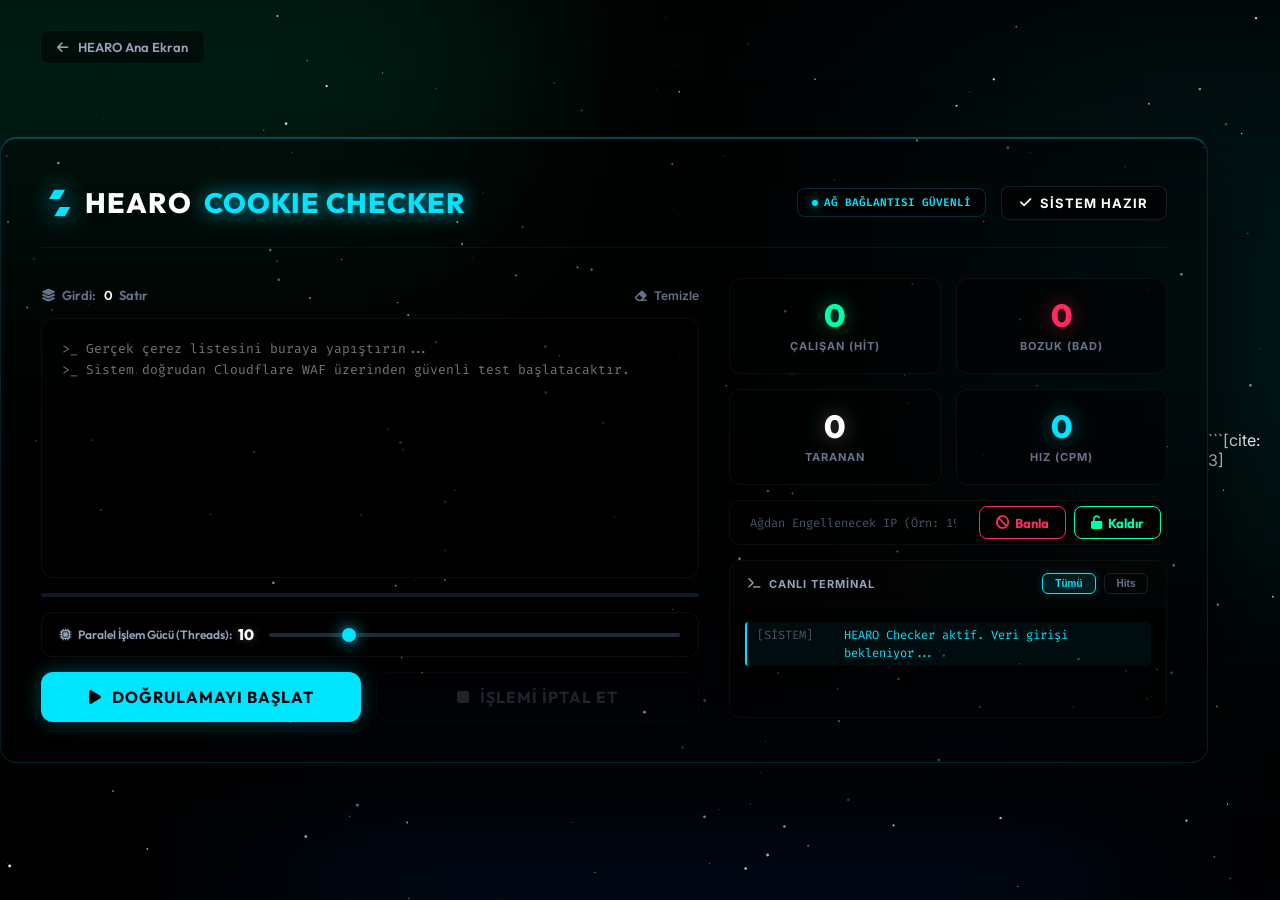
==== commit cd9f81cf: "Update checker.html" ====
--- a/checker.html
+++ b/checker.html
@@ -3,7 +3,7 @@
 <head>
     <meta charset="UTF-8">
     <meta name="viewport" content="width=device-width, initial-scale=1.0">
-    <title>HEARO ADMIN | Ultra Premium Elite Checker</title>
+    <title>HEARO ADMIN | Ultra Premium Checker</title>
     <link href="https://fonts.googleapis.com/css2?family=Inter:wght@400;500;600&family=Outfit:wght@500;700;800&family=Fira+Code:wght@400;500&display=swap" rel="stylesheet">
     <link rel="stylesheet" href="https://cdnjs.cloudflare.com/ajax/libs/font-awesome/6.4.0/css/all.min.css">
     <style>
@@ -12,17 +12,18 @@
             --neon-cyan: #00e5ff; 
             --neon-green: #00ffaa; 
             --neon-red: #ff2a5f; 
-            --panel-bg: rgba(6, 10, 20, 0.95); /* Keskin ve net koyu arkaplan (Bulanıklık YOK) */
+            /* Panel saydamlaştırıldı, bulanıklık (blur) yok */
+            --panel-bg: rgba(0, 0, 0, 0.45); 
             --panel-border: rgba(0, 229, 255, 0.15);
             --elite-shadow: 0 40px 80px rgba(0, 0, 0, 0.9), inset 0 1px 0 rgba(0, 229, 255, 0.3);
         }
 
         * { margin: 0; padding: 0; box-sizing: border-box; }
 
-        /* DERİN UZAY ARKAPLANI */
+        /* SİMSİYAH DERİN UZAY ARKAPLANI */
         body {
             font-family: 'Inter', sans-serif;
-            background-color: #02040a;
+            background-color: #000000;
             color: white;
             height: 100vh;
             display: flex;
@@ -31,40 +32,37 @@
             overflow: hidden; 
         }
 
-        /* KUZEY IŞIKLARI (AURORA) */
+        /* GERÇEKÇİ KUZEY IŞIKLARI (AURORA) */
         .aurora-container {
             position: fixed; top: 0; left: 0; width: 100vw; height: 100vh;
             overflow: hidden; z-index: -3; pointer-events: none;
-        }
-        .aurora {
-            position: absolute; top: -50%; left: -50%; width: 200%; height: 200%;
-            background: conic-gradient(from 0deg at 50% 50%, 
-                rgba(0, 229, 255, 0.05) 0deg, 
-                rgba(0, 102, 255, 0.05) 120deg, 
-                transparent 180deg, 
-                rgba(0, 229, 255, 0.02) 240deg, 
-                rgba(0, 255, 170, 0.05) 360deg);
-            animation: rotateAurora 30s linear infinite;
-        }
-        @keyframes rotateAurora { 100% { transform: rotate(360deg); } }
-
-        /* YILDIZLAR İÇİN CANVAS */
+            background: #000000;
+        }
+        .aurora-1 { position: absolute; top: -10%; left: -20%; width: 60vw; height: 40vh; background: rgba(0, 255, 170, 0.12); filter: blur(120px); animation: auroraX 20s infinite alternate linear; }
+        .aurora-2 { position: absolute; top: 10%; right: -20%; width: 50vw; height: 50vh; background: rgba(0, 229, 255, 0.12); filter: blur(150px); animation: auroraY 25s infinite alternate linear; }
+        .aurora-3 { position: absolute; bottom: -20%; left: 20%; width: 70vw; height: 40vh; background: rgba(0, 102, 255, 0.08); filter: blur(100px); animation: auroraX 30s infinite alternate-reverse linear; }
+        
+        @keyframes auroraX { 0% { transform: translateX(0); } 100% { transform: translateX(20vw); } }
+        @keyframes auroraY { 0% { transform: translateY(0); } 100% { transform: translateY(20vh); } }
+
+        /* YILDIZLAR VE METEORLAR İÇİN CANVAS */
         #starCanvas { position: fixed; top: 0; left: 0; width: 100vw; height: 100vh; pointer-events: none; z-index: -2; }
 
         /* GİRİŞ ANİMASYONU */
         @keyframes smoothEnter { 0% { opacity: 0; transform: translateY(30px) scale(0.98); } 100% { opacity: 1; transform: translateY(0) scale(1); } }
         .tilt-container { width: 95%; max-width: 1300px; animation: smoothEnter 0.8s cubic-bezier(0.16, 1, 0.3, 1) forwards; perspective: 1200px; z-index: 10;}
         
-        /* KESKİN ANA PANEL (BLUR KALDIRILDI) */
+        /* SAYDAM VE KESKİN ANA PANEL */
         .checker-wrapper {
             background: var(--panel-bg); 
             border: 1px solid var(--panel-border);
-            border-top: 1px solid rgba(0, 229, 255, 0.4);
+            border-top: 1px solid rgba(0, 229, 255, 0.3);
             border-radius: 16px; padding: 40px;
             box-shadow: var(--elite-shadow);
             display: grid; grid-template-columns: 1.2fr 0.8fr; gap: 30px; 
             transform-style: preserve-3d; transition: transform 0.1s ease-out;
             position: relative; overflow: hidden;
+            /* Bulanıklık tamamen kaldırıldı, arkadaki yıldızlar net gözükecek */
         }
 
         /* HEADER & LOGO */
@@ -75,12 +73,12 @@
         .logo span.checker-text { color: var(--neon-cyan); text-shadow: 0 0 20px rgba(0, 229, 255, 0.8); }
         
         .header-right { display: flex; align-items: center; gap: 15px; }
-        .ping-indicator { font-family: 'Fira Code', monospace; font-size: 11px; font-weight: 600; color: var(--neon-cyan); display: flex; align-items: center; gap: 6px; background: #03060a; padding: 6px 14px; border-radius: 8px; border: 1px solid rgba(0,229,255,0.2); }
+        .ping-indicator { font-family: 'Fira Code', monospace; font-size: 11px; font-weight: 600; color: var(--neon-cyan); display: flex; align-items: center; gap: 6px; background: rgba(0,0,0,0.6); padding: 6px 14px; border-radius: 8px; border: 1px solid rgba(0,229,255,0.2); }
         .ping-dot { width: 6px; height: 6px; background: var(--neon-cyan); border-radius: 50%; box-shadow: 0 0 10px var(--neon-cyan); animation: blink 1.5s infinite; }
 
         @keyframes pulseGlow { 0% { box-shadow: 0 0 0px rgba(0,229,255,0); } 50% { box-shadow: 0 0 25px rgba(0,229,255,0.4); } 100% { box-shadow: 0 0 0px rgba(0,229,255,0); } }
         @keyframes blink { 0%, 100% { opacity: 1; } 50% { opacity: 0.3; } }
-        .status-badge { background: #03060a; color: white; padding: 8px 18px; border-radius: 8px; font-size: 13px; font-weight: 700; border: 1px solid rgba(255,255,255,0.1); text-transform: uppercase; letter-spacing: 1px; transition: 0.3s; white-space: nowrap; flex-shrink: 0; display: flex; align-items: center; gap: 8px;}
+        .status-badge { background: rgba(0,0,0,0.6); color: white; padding: 8px 18px; border-radius: 8px; font-size: 13px; font-weight: 700; border: 1px solid rgba(255,255,255,0.1); text-transform: uppercase; letter-spacing: 1px; transition: 0.3s; white-space: nowrap; flex-shrink: 0; display: flex; align-items: center; gap: 8px;}
         .status-badge.scanning { animation: pulseGlow 1.5s infinite; color: #fff; background: rgba(0, 229, 255, 0.1); border-color: var(--neon-cyan); }
 
         /* SOL PANEL */
@@ -96,21 +94,21 @@
         .btn-text:hover { color: white; text-shadow: 0 0 10px rgba(255,255,255,0.5); }
         .btn-text.green:hover { color: var(--neon-green); text-shadow: 0 0 10px rgba(0,255,136,0.5); }
         
-        /* KESKİN TEXTAREA */
-        textarea { width: 100%; height: 260px; background: #020408; border: 1px solid rgba(255,255,255,0.05); border-radius: 12px; padding: 20px; color: #e2e8f0; font-family: 'Fira Code', monospace; font-size: 13px; resize: none; outline: none; transition: all 0.2s ease; line-height: 1.6; box-shadow: inset 0 2px 10px rgba(0,0,0,0.8); }
-        textarea:focus { border-color: var(--neon-cyan); box-shadow: inset 0 2px 10px rgba(0,0,0,0.8), 0 0 15px rgba(0, 229, 255, 0.2); }
+        /* İÇ KUTULAR (Daha saydam) */
+        textarea { width: 100%; height: 260px; background: rgba(0,0,0,0.5); border: 1px solid rgba(255,255,255,0.05); border-radius: 12px; padding: 20px; color: #e2e8f0; font-family: 'Fira Code', monospace; font-size: 13px; resize: none; outline: none; transition: all 0.2s ease; line-height: 1.6; }
+        textarea:focus { border-color: var(--neon-cyan); box-shadow: 0 0 15px rgba(0, 229, 255, 0.2); }
         textarea::-webkit-scrollbar { width: 6px; } textarea::-webkit-scrollbar-thumb { background: rgba(0, 229, 255, 0.3); border-radius: 10px; }
-        textarea.success-mode { border-color: var(--neon-green); box-shadow: 0 0 20px rgba(0, 255, 136, 0.15); color: var(--neon-green); background: rgba(0, 255, 136, 0.02); }
-
-        /* HIZ KONTROLÜ - KESKİN TASARIM */
-        .speed-control { display: flex; align-items: center; gap: 15px; background: #020408; padding: 12px 18px; border-radius: 12px; border: 1px solid rgba(255,255,255,0.05); }
+        textarea.success-mode { border-color: var(--neon-green); box-shadow: 0 0 20px rgba(0, 255, 136, 0.15); color: var(--neon-green); background: rgba(0, 255, 136, 0.05); }
+
+        /* HIZ KONTROLÜ */
+        .speed-control { display: flex; align-items: center; gap: 15px; background: rgba(0,0,0,0.5); padding: 12px 18px; border-radius: 12px; border: 1px solid rgba(255,255,255,0.05); }
         .speed-control label { font-size: 12px; color: #94a3b8; font-weight: 600; font-family: 'Outfit', sans-serif; white-space: nowrap; display: flex; align-items: center; gap: 6px; }
         .speed-control label span { color: white; font-weight: 800; font-size: 15px; text-shadow: 0 0 10px rgba(255,255,255,0.3); }
         .speed-control input[type=range] { flex: 1; -webkit-appearance: none; background: #1e293b; height: 4px; border-radius: 5px; outline: none; }
         .speed-control input[type=range]::-webkit-slider-thumb { -webkit-appearance: none; width: 14px; height: 14px; border-radius: 50%; background: var(--neon-cyan); cursor: pointer; box-shadow: 0 0 15px var(--neon-cyan); transition: 0.2s; }
         .speed-control input[type=range]::-webkit-slider-thumb:hover { transform: scale(1.3); }
 
-        /* KESKİN PROGRESS BAR */
+        /* PROGRESS BAR */
         .progress-container { width: 100%; height: 4px; background: #0f172a; border-radius: 10px; overflow: hidden; }
         .progress-bar { height: 100%; width: 0%; background: var(--neon-cyan); box-shadow: 0 0 15px var(--neon-cyan); transition: width 0.2s ease; position: relative; }
         .progress-bar::after { content: ''; position: absolute; top: 0; left: 0; right: 0; bottom: 0; background: linear-gradient(90deg, transparent, rgba(255,255,255,0.8), transparent); animation: progressShine 1s infinite; }
@@ -124,14 +122,14 @@
         .btn-start:hover { transform: translateY(-2px); box-shadow: 0 0 30px rgba(0, 229, 255, 0.6); background: white; }
         .btn-start:disabled { opacity: 0.5; cursor: not-allowed; filter: grayscale(100%); transform: none; box-shadow: none; background: #334155; color: #94a3b8; }
         
-        .btn-stop { background: transparent; border: 1px solid var(--neon-red); color: var(--neon-red); }
+        .btn-stop { background: rgba(0,0,0,0.5); border: 1px solid var(--neon-red); color: var(--neon-red); }
         .btn-stop:hover { background: var(--neon-red); color: white; box-shadow: 0 0 25px rgba(255, 42, 95, 0.5); transform: translateY(-2px); }
         .btn-stop:disabled { opacity: 0.3; cursor: not-allowed; border-color: rgba(255,255,255,0.1); color: #64748b; background: transparent; transform: none; box-shadow: none; }
 
         /* SAĞ PANEL KARTLARI */
         .right-panel { display: flex; flex-direction: column; gap: 15px; transform: translateZ(20px); }
         .stats-grid { display: grid; grid-template-columns: repeat(2, 1fr); gap: 15px; }
-        .stat-card { background: #020408; border: 1px solid rgba(255,255,255,0.05); border-radius: 12px; padding: 20px 10px; display: flex; flex-direction: column; align-items: center; justify-content: center; gap: 8px; transition: 0.3s; }
+        .stat-card { background: rgba(0,0,0,0.5); border: 1px solid rgba(255,255,255,0.05); border-radius: 12px; padding: 20px 10px; display: flex; flex-direction: column; align-items: center; justify-content: center; gap: 8px; transition: 0.3s; }
         
         .stat-card.hit-card:hover { border-color: var(--neon-green); box-shadow: 0 5px 25px rgba(0, 255, 170, 0.1); transform: translateY(-3px); }
         .stat-card.bad-card:hover { border-color: var(--neon-red); box-shadow: 0 5px 25px rgba(255, 42, 95, 0.1); transform: translateY(-3px); }
@@ -144,8 +142,8 @@
         .val-total { color: white; text-shadow: 0 0 20px rgba(255, 255, 255, 0.3);} 
         .val-cpm { color: var(--neon-cyan); text-shadow: 0 0 20px rgba(0, 229, 255, 0.5);}
 
-        /* KESKİN IP BAN KUTUSU */
-        .ip-ban-box { display: flex; gap: 8px; height: 45px; align-items: center; background: #020408; padding: 5px; border-radius: 10px; border: 1px solid rgba(255,255,255,0.05); }
+        /* IP BAN KUTUSU */
+        .ip-ban-box { display: flex; gap: 8px; height: 45px; align-items: center; background: rgba(0,0,0,0.5); padding: 5px; border-radius: 10px; border: 1px solid rgba(255,255,255,0.05); }
         .ip-ban-box input { flex: 1; height: 100%; background: transparent; border: none; padding: 0 15px; color: white; font-family: 'Fira Code', monospace; font-size: 12px; outline: none; }
         .ip-ban-box input::placeholder { color: #475569; }
         .ip-btn-ban { height: 100%; padding: 0 16px; background: transparent; border: 1px solid var(--neon-red); color: var(--neon-red); border-radius: 8px; font-family: 'Outfit', sans-serif; font-size: 13px; font-weight: 700; cursor: pointer; display: flex; align-items: center; gap: 6px; transition: 0.2s; }
@@ -154,7 +152,7 @@
         .ip-btn-unban:hover { background: var(--neon-green); color: black; box-shadow: 0 0 15px rgba(0, 255, 170, 0.5); }
 
         /* KONSOL */
-        .console-container { display: flex; flex-direction: column; background: #020408; border: 1px solid rgba(255,255,255,0.05); border-radius: 12px; overflow: hidden; }
+        .console-container { display: flex; flex-direction: column; background: rgba(0,0,0,0.5); border: 1px solid rgba(255,255,255,0.05); border-radius: 12px; overflow: hidden; }
         .console-header { display: flex; justify-content: space-between; align-items: center; padding: 12px 18px; border-bottom: 1px solid rgba(255,255,255,0.02); background: rgba(255,255,255,0.01); }
         .console-title { font-size: 11px; color: #94a3b8; font-weight: 700; letter-spacing: 1px; text-transform: uppercase; display: flex; align-items: center; gap: 8px; }
         .console-filters { display: flex; gap: 8px; }
@@ -164,7 +162,10 @@
         
         .console-logs { height: 110px; padding: 15px; overflow-y: auto; font-family: 'Fira Code', monospace; font-size: 12px; display: flex; flex-direction: column; gap: 6px; }
         .console-logs::-webkit-scrollbar { width: 4px; } .console-logs::-webkit-scrollbar-thumb { background: rgba(0, 229, 255, 0.3); border-radius: 10px; }
-        .log { padding: 4px 10px; border-radius: 4px; display: flex; gap: 12px; animation: fadeIn 0.1s ease forwards; line-height: 1.5; word-break: break-all; border-left: 2px solid transparent; }
+        
+        /* KELİME KAYMA/BOZULMA HATASI ÇÖZÜMÜ */
+        .log { padding: 4px 10px; border-radius: 4px; display: flex; gap: 12px; animation: fadeIn 0.1s ease forwards; line-height: 1.5; word-wrap: break-word; word-break: normal; border-left: 2px solid transparent; }
+        
         .log-time { color: #475569; min-width: 75px; user-select: none; }
         .log.hit { background: rgba(0, 255, 170, 0.05); border-left-color: var(--neon-green); color: var(--neon-green); }
         .log.bad { color: var(--neon-red); background: rgba(255, 42, 95, 0.05); border-left-color: var(--neon-red); }
@@ -173,16 +174,20 @@
         .console-logs.filter-hits .log:not(.hit):not(.info) { display: none !important; }
 
         @keyframes fadeIn { from { opacity: 0; transform: translateX(-5px); } to { opacity: 1; transform: translateX(0); } }
-        .btn-back { position: absolute; top: 30px; left: 40px; color: #94a3b8; text-decoration: none; font-size: 13px; font-weight: 600; display: flex; align-items: center; gap: 10px; transition: 0.2s; z-index: 10; font-family: 'Outfit', sans-serif; background: #020408; padding: 8px 16px; border-radius: 8px; border: 1px solid rgba(255,255,255,0.05); }
+        .btn-back { position: absolute; top: 30px; left: 40px; color: #94a3b8; text-decoration: none; font-size: 13px; font-weight: 600; display: flex; align-items: center; gap: 10px; transition: 0.2s; z-index: 10; font-family: 'Outfit', sans-serif; background: rgba(0,0,0,0.5); padding: 8px 16px; border-radius: 8px; border: 1px solid rgba(255,255,255,0.05); }
         .btn-back:hover { color: white; border-color: var(--neon-cyan); box-shadow: 0 0 15px rgba(0, 229, 255, 0.2); transform: translateX(-5px); }
     </style>
 </head>
 <body>
 
 <!-- KUZEY IŞIKLARI (AURORA) -->
-<div class="aurora-container"><div class="aurora"></div></div>
-
-<!-- PARLAYAN & KAYAN YILDIZLAR CANVAS -->
+<div class="aurora-container">
+    <div class="aurora-1"></div>
+    <div class="aurora-2"></div>
+    <div class="aurora-3"></div>
+</div>
+
+<!-- EFSANEVİ YILDIZLAR VE METEORLAR CANVAS -->
 <canvas id="starCanvas"></canvas>
 
 <a href="index.html" class="btn-back"><i class="fa-solid fa-arrow-left"></i> HEARO Ana Ekran</a>
@@ -254,7 +259,8 @@
                     </div>
                 </div>
                 <div class="console-logs" id="consoleLog">
-                    <div class="log info"><span class="log-time">[SİSTEM]</span><span>HEARO Elite Engine aktif. Veri girişi bekleniyor...</span></div>
+                    <!-- YAZI GÜNCELLENDİ -->
+                    <div class="log info"><span class="log-time">[SİSTEM]</span><span>HEARO Checker aktif. Veri girişi bekleniyor...</span></div>
                 </div>
             </div>
         </div>
@@ -264,31 +270,35 @@
 <script>
     const backendUrl = "https://billowing-smoke-cb6b.hearo.workers.dev";
     
-    // YENİ: PARLAYAN VE KAYAN YILDIZLAR (CANVAS)
+    // YENİ: PARLAYAN YILDIZLAR VE MUHTEŞEM METEOR EFEKTİ
     const canvas = document.getElementById('starCanvas');
     const ctx = canvas.getContext('2d');
     let w = canvas.width = window.innerWidth;
     let h = canvas.height = window.innerHeight;
     
+    // Arkaplan Yıldızları
     const stars = [];
-    for(let i=0; i<200; i++) {
+    for(let i=0; i<250; i++) {
         stars.push({
             x: Math.random() * w, y: Math.random() * h,
             r: Math.random() * 1.5,
             a: Math.random(),
-            s: Math.random() * 0.05 + 0.01 // Twinkle speed
+            s: Math.random() * 0.03 + 0.01 // Nefes alma hızı
         });
     }
 
+    // Kayan Yıldız (Meteor) Mantığı
     const shootingStars = [];
     function spawnShootingStar() {
-        if(Math.random() < 0.03) { // 3% ihtimalle kayan yıldız oluşur
+        if(Math.random() < 0.04) { // %4 ihtimalle çıkar
             shootingStars.push({
-                x: Math.random() * w, y: 0,
-                len: Math.random() * 80 + 20,
-                speed: Math.random() * 15 + 10,
-                angle: Math.PI / 4,
-                opacity: 1
+                x: Math.random() * w * 1.5, 
+                y: Math.random() * h * 0.5 - 200, 
+                len: Math.random() * 100 + 50, // Uzun kuyruk
+                speed: Math.random() * 20 + 15, // Çok Hızlı
+                angle: Math.PI / 4 + (Math.random() * 0.1 - 0.05), // Çapraz açılar
+                opacity: 1,
+                thickness: Math.random() * 2 + 1
             });
         }
     }
@@ -296,7 +306,7 @@
     function drawStars() {
         ctx.clearRect(0, 0, w, h);
         
-        // Normal Yıldızlar
+        // Parlayan Yıldızları Çiz
         stars.forEach(star => {
             star.a += star.s;
             if(star.a > 1 || star.a < 0.1) star.s = -star.s;
@@ -306,24 +316,35 @@
             ctx.fill();
         });
 
-        // Kayan Yıldızlar
+        // Meteorları (Kayan Yıldızları) Çiz
         spawnShootingStar();
         for(let i = shootingStars.length - 1; i >= 0; i--) {
             const ss = shootingStars[i];
+            const tailX = ss.x - Math.cos(ss.angle) * ss.len;
+            const tailY = ss.y - Math.sin(ss.angle) * ss.len;
+            
+            // Parlayan Kuyruk Efekti
+            const grad = ctx.createLinearGradient(ss.x, ss.y, tailX, tailY);
+            grad.addColorStop(0, `rgba(255, 255, 255, ${ss.opacity})`);
+            grad.addColorStop(0.1, `rgba(0, 229, 255, ${ss.opacity * 0.8})`);
+            grad.addColorStop(1, `rgba(0, 0, 0, 0)`);
+
             ctx.beginPath();
             ctx.moveTo(ss.x, ss.y);
-            ctx.lineTo(ss.x - Math.cos(ss.angle) * ss.len, ss.y - Math.sin(ss.angle) * ss.len);
-            ctx.strokeStyle = `rgba(255, 255, 255, ${ss.opacity})`;
-            ctx.lineWidth = 1.5;
+            ctx.lineTo(tailX, tailY);
+            ctx.strokeStyle = grad;
+            ctx.lineWidth = ss.thickness;
+            ctx.shadowBlur = 15;
+            ctx.shadowColor = '#00e5ff';
             ctx.stroke();
+            ctx.shadowBlur = 0; 
             
             ss.x += Math.cos(ss.angle) * ss.speed;
             ss.y += Math.sin(ss.angle) * ss.speed;
-            ss.opacity -= 0.02;
+            ss.opacity -= 0.015;
             
             if(ss.opacity <= 0 || ss.x > w || ss.y > h) shootingStars.splice(i, 1);
         }
-        
         requestAnimationFrame(drawStars);
     }
     drawStars();
@@ -338,7 +359,7 @@
         if(lines > 0) counter.classList.add('active'); else counter.classList.remove('active');
     }
 
-    // Arayüz Hareket Efekti
+    // Arayüz Hareket Efekti (Tilt)
     const tiltWrapper = document.getElementById('tiltWrapper');
     document.addEventListener('mousemove', (e) => {
         const xAxis = ((window.innerWidth / 2) - e.pageX) / 180;
@@ -383,7 +404,7 @@
         const blob = new Blob([hitList.join('\n')], { type: 'text/plain' });
         const url = window.URL.createObjectURL(blob);
         const a = document.createElement('a');
-        a.href = url; a.download = `HEARO_ELITE_HITS_${hits}.txt`; a.click();
+        a.href = url; a.download = `HEARO_HITS_${hits}.txt`; a.click();
         window.URL.revokeObjectURL(url);
         addLog('info', 'Sonuçlar bilgisayarınıza indirildi.');
     }
@@ -499,3 +520,4 @@
 </script>
 </body>
 </html>
+```[cite: 3]
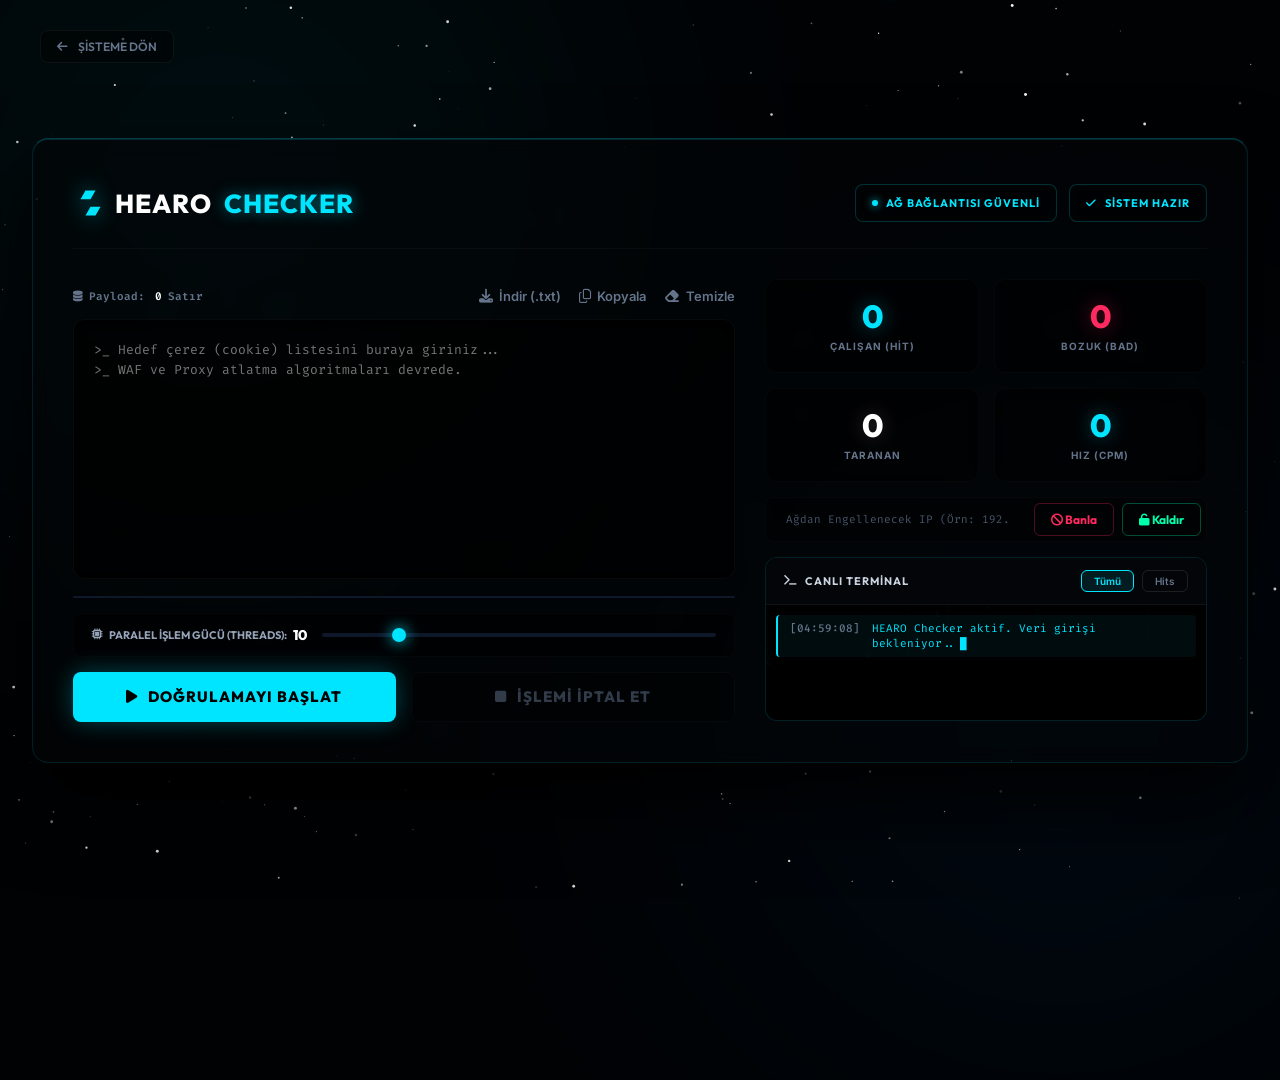
==== commit 157f8695: "Update print statement from 'Hello' to 'Goodbye'" ====
--- a/checker.html
+++ b/checker.html
@@ -3,27 +3,27 @@
 <head>
     <meta charset="UTF-8">
     <meta name="viewport" content="width=device-width, initial-scale=1.0">
-    <title>HEARO ADMIN | Ultra Premium Checker</title>
-    <link href="https://fonts.googleapis.com/css2?family=Inter:wght@400;500;600&family=Outfit:wght@500;700;800&family=Fira+Code:wght@400;500&display=swap" rel="stylesheet">
+    <title>HEARO ADMIN | Ultimate Elite Checker</title>
+    <link href="https://fonts.googleapis.com/css2?family=Inter:wght@400;500;600&family=Outfit:wght@500;700;800;900&family=Fira+Code:wght@400;500;600&display=swap" rel="stylesheet">
     <link rel="stylesheet" href="https://cdnjs.cloudflare.com/ajax/libs/font-awesome/6.4.0/css/all.min.css">
     <style>
         :root {
-            /* SHARP ELITE RENKLERİ */
+            /* ELITE SİBER RENKLER */
             --neon-cyan: #00e5ff; 
-            --neon-green: #00ffaa; 
             --neon-red: #ff2a5f; 
-            /* Panel saydamlaştırıldı, bulanıklık (blur) yok */
-            --panel-bg: rgba(0, 0, 0, 0.45); 
-            --panel-border: rgba(0, 229, 255, 0.15);
-            --elite-shadow: 0 40px 80px rgba(0, 0, 0, 0.9), inset 0 1px 0 rgba(0, 229, 255, 0.3);
+            --neon-green: #00ffaa;
+            
+            /* Saydam Paneller */
+            --panel-bg: rgba(3, 5, 8, 0.6); 
+            --panel-border: rgba(0, 229, 255, 0.12);
         }
 
         * { margin: 0; padding: 0; box-sizing: border-box; }
 
-        /* SİMSİYAH DERİN UZAY ARKAPLANI */
+        /* SİMSİYAH DERİN UZAY ARKAPLANI (Mavilik Azaltıldı) */
         body {
             font-family: 'Inter', sans-serif;
-            background-color: #000000;
+            background-color: #010204;
             color: white;
             height: 100vh;
             display: flex;
@@ -32,165 +32,182 @@
             overflow: hidden; 
         }
 
-        /* GERÇEKÇİ KUZEY IŞIKLARI (AURORA) */
-        .aurora-container {
-            position: fixed; top: 0; left: 0; width: 100vw; height: 100vh;
-            overflow: hidden; z-index: -3; pointer-events: none;
-            background: #000000;
-        }
-        .aurora-1 { position: absolute; top: -10%; left: -20%; width: 60vw; height: 40vh; background: rgba(0, 255, 170, 0.12); filter: blur(120px); animation: auroraX 20s infinite alternate linear; }
-        .aurora-2 { position: absolute; top: 10%; right: -20%; width: 50vw; height: 50vh; background: rgba(0, 229, 255, 0.12); filter: blur(150px); animation: auroraY 25s infinite alternate linear; }
-        .aurora-3 { position: absolute; bottom: -20%; left: 20%; width: 70vw; height: 40vh; background: rgba(0, 102, 255, 0.08); filter: blur(100px); animation: auroraX 30s infinite alternate-reverse linear; }
-        
-        @keyframes auroraX { 0% { transform: translateX(0); } 100% { transform: translateX(20vw); } }
-        @keyframes auroraY { 0% { transform: translateY(0); } 100% { transform: translateY(20vh); } }
+        /* UZAKTAKİ HAFİF YANSIMALAR (Gerçekçilik için kısıldı) */
+        .nebula-glow { position: absolute; filter: blur(150px); opacity: 0.05; z-index: -3; pointer-events: none; border-radius: 50%; }
+        .nebula-1 { top: -20%; left: -10%; width: 700px; height: 700px; background: #00e5ff; }
+        .nebula-2 { bottom: -20%; right: -10%; width: 700px; height: 700px; background: #0088ff; }
 
         /* YILDIZLAR VE METEORLAR İÇİN CANVAS */
         #starCanvas { position: fixed; top: 0; left: 0; width: 100vw; height: 100vh; pointer-events: none; z-index: -2; }
 
         /* GİRİŞ ANİMASYONU */
-        @keyframes smoothEnter { 0% { opacity: 0; transform: translateY(30px) scale(0.98); } 100% { opacity: 1; transform: translateY(0) scale(1); } }
-        .tilt-container { width: 95%; max-width: 1300px; animation: smoothEnter 0.8s cubic-bezier(0.16, 1, 0.3, 1) forwards; perspective: 1200px; z-index: 10;}
-        
-        /* SAYDAM VE KESKİN ANA PANEL */
+        @keyframes smoothEnter { 0% { opacity: 0; transform: translateY(20px); } 100% { opacity: 1; transform: translateY(0); } }
+        .tilt-container { width: 95%; max-width: 1300px; animation: smoothEnter 0.6s cubic-bezier(0.16, 1, 0.3, 1) forwards; perspective: 1200px; z-index: 10;}
+        
+        /* ANA SAYDAM PANEL */
         .checker-wrapper {
             background: var(--panel-bg); 
             border: 1px solid var(--panel-border);
-            border-top: 1px solid rgba(0, 229, 255, 0.3);
+            border-top: 1px solid rgba(0, 229, 255, 0.25);
             border-radius: 16px; padding: 40px;
-            box-shadow: var(--elite-shadow);
+            box-shadow: 0 40px 80px rgba(0,0,0,0.95), inset 0 1px 0 rgba(0,229,255,0.15);
             display: grid; grid-template-columns: 1.2fr 0.8fr; gap: 30px; 
-            transform-style: preserve-3d; transition: transform 0.1s ease-out;
-            position: relative; overflow: hidden;
-            /* Bulanıklık tamamen kaldırıldı, arkadaki yıldızlar net gözükecek */
+            position: relative;
+            backdrop-filter: blur(10px);
+            -webkit-backdrop-filter: blur(10px);
         }
 
         /* HEADER & LOGO */
-        .header { grid-column: 1 / -1; display: flex; justify-content: space-between; align-items: center; border-bottom: 1px solid rgba(255,255,255,0.05); padding-bottom: 20px; height: 70px; transform: translateZ(30px); }
-        .logo { font-family: 'Outfit', sans-serif; font-size: 28px; font-weight: 800; letter-spacing: 1px; display: flex; align-items: center; gap: 12px; white-space: nowrap; flex-shrink: 0; }
-        .logo svg { width: 32px; height: 32px; flex-shrink: 0; filter: drop-shadow(0 0 12px rgba(0,229,255,0.8)); }
+        .header { grid-column: 1 / -1; display: flex; justify-content: space-between; align-items: center; border-bottom: 1px solid rgba(255,255,255,0.03); padding-bottom: 20px; height: 70px; }
+        .logo { font-family: 'Outfit', sans-serif; font-size: 26px; font-weight: 800; letter-spacing: 1px; display: flex; align-items: center; gap: 12px; white-space: nowrap; flex-shrink: 0; }
+        .logo svg { width: 30px; height: 30px; flex-shrink: 0; filter: drop-shadow(0 0 10px rgba(0,229,255,0.6)); }
         .logo span.hearo-text { color: white; }
-        .logo span.checker-text { color: var(--neon-cyan); text-shadow: 0 0 20px rgba(0, 229, 255, 0.8); }
-        
-        .header-right { display: flex; align-items: center; gap: 15px; }
-        .ping-indicator { font-family: 'Fira Code', monospace; font-size: 11px; font-weight: 600; color: var(--neon-cyan); display: flex; align-items: center; gap: 6px; background: rgba(0,0,0,0.6); padding: 6px 14px; border-radius: 8px; border: 1px solid rgba(0,229,255,0.2); }
-        .ping-dot { width: 6px; height: 6px; background: var(--neon-cyan); border-radius: 50%; box-shadow: 0 0 10px var(--neon-cyan); animation: blink 1.5s infinite; }
-
-        @keyframes pulseGlow { 0% { box-shadow: 0 0 0px rgba(0,229,255,0); } 50% { box-shadow: 0 0 25px rgba(0,229,255,0.4); } 100% { box-shadow: 0 0 0px rgba(0,229,255,0); } }
+        .logo span.checker-text { color: var(--neon-cyan); text-shadow: 0 0 15px rgba(0, 229, 255, 0.5); }
+        
+        /* EŞİT BOYUTTA, KUSURSUZ HİZALANMIŞ KUTULAR */
+        .header-right { display: flex; align-items: center; gap: 12px; height: 38px; }
+        .header-badge { 
+            height: 100%;
+            display: flex; align-items: center; justify-content: center; gap: 8px; 
+            background: rgba(0,0,0,0.5); border: 1px solid rgba(0,229,255,0.2); 
+            padding: 0 16px; border-radius: 8px; 
+            font-family: 'Outfit', sans-serif; font-size: 11px; font-weight: 700; color: var(--neon-cyan); 
+            text-transform: uppercase; letter-spacing: 1px; 
+            white-space: nowrap; /* Yazı kaymasını engeller */
+            box-shadow: inset 0 0 10px rgba(0,229,255,0.03);
+            transition: 0.3s;
+        }
+        .ping-dot { width: 6px; height: 6px; background: var(--neon-cyan); border-radius: 50%; box-shadow: 0 0 8px var(--neon-cyan); animation: blink 1.5s infinite; }
+
+        @keyframes pulseGlow { 0% { box-shadow: inset 0 0 10px rgba(0,229,255,0.05), 0 0 0px rgba(0,229,255,0); } 50% { box-shadow: inset 0 0 15px rgba(0,229,255,0.15), 0 0 15px rgba(0,229,255,0.2); } 100% { box-shadow: inset 0 0 10px rgba(0,229,255,0.05), 0 0 0px rgba(0,229,255,0); } }
         @keyframes blink { 0%, 100% { opacity: 1; } 50% { opacity: 0.3; } }
-        .status-badge { background: rgba(0,0,0,0.6); color: white; padding: 8px 18px; border-radius: 8px; font-size: 13px; font-weight: 700; border: 1px solid rgba(255,255,255,0.1); text-transform: uppercase; letter-spacing: 1px; transition: 0.3s; white-space: nowrap; flex-shrink: 0; display: flex; align-items: center; gap: 8px;}
-        .status-badge.scanning { animation: pulseGlow 1.5s infinite; color: #fff; background: rgba(0, 229, 255, 0.1); border-color: var(--neon-cyan); }
+        .header-badge.scanning { animation: pulseGlow 1.5s infinite; border-color: var(--neon-cyan); color: white; background: rgba(0,229,255,0.1);}
 
         /* SOL PANEL */
-        .input-area { display: flex; flex-direction: column; gap: 15px; transform: translateZ(20px); }
+        .input-area { display: flex; flex-direction: column; gap: 15px; }
         .top-actions { display: flex; justify-content: space-between; align-items: flex-end; height: 25px; }
         
-        .live-counter { font-family: 'Outfit', sans-serif; font-size: 13px; font-weight: 600; color: #64748b; display: flex; align-items: center; gap: 6px; transition: 0.3s;}
-        .live-counter.active { color: white; text-shadow: 0 0 10px rgba(255,255,255,0.3); }
-        
-        .success-label { display: none; color: var(--neon-green); font-family: 'Outfit', sans-serif; font-size: 14px; font-weight: 700; letter-spacing: 1px; align-items: center; gap: 8px; text-shadow: 0 0 15px rgba(0, 255, 136, 0.6); }
-        .action-btns { display: flex; gap: 15px; margin-left: auto; }
-        .btn-text { background: none; border: none; color: #64748b; font-family: 'Inter'; font-size: 12px; font-weight: 600; cursor: pointer; transition: 0.2s; display: flex; align-items: center; gap: 6px; }
-        .btn-text:hover { color: white; text-shadow: 0 0 10px rgba(255,255,255,0.5); }
-        .btn-text.green:hover { color: var(--neon-green); text-shadow: 0 0 10px rgba(0,255,136,0.5); }
-        
-        /* İÇ KUTULAR (Daha saydam) */
-        textarea { width: 100%; height: 260px; background: rgba(0,0,0,0.5); border: 1px solid rgba(255,255,255,0.05); border-radius: 12px; padding: 20px; color: #e2e8f0; font-family: 'Fira Code', monospace; font-size: 13px; resize: none; outline: none; transition: all 0.2s ease; line-height: 1.6; }
-        textarea:focus { border-color: var(--neon-cyan); box-shadow: 0 0 15px rgba(0, 229, 255, 0.2); }
-        textarea::-webkit-scrollbar { width: 6px; } textarea::-webkit-scrollbar-thumb { background: rgba(0, 229, 255, 0.3); border-radius: 10px; }
-        textarea.success-mode { border-color: var(--neon-green); box-shadow: 0 0 20px rgba(0, 255, 136, 0.15); color: var(--neon-green); background: rgba(0, 255, 136, 0.05); }
+        .live-counter { font-family: 'Fira Code', monospace; font-size: 11px; font-weight: 600; color: #64748b; display: flex; align-items: center; gap: 6px; transition: 0.3s;}
+        .live-counter.active { color: var(--neon-cyan); text-shadow: 0 0 10px rgba(0,229,255,0.3); }
+        
+        /* SABİT BUTONLAR (İNDİR/KOPYALA/TEMİZLE) */
+        .action-btns { display: flex; gap: 18px; margin-left: auto; align-items: center;}
+        .btn-text { background: none; border: none; color: #64748b; font-family: 'Inter', sans-serif; font-size: 13px; font-weight: 600; cursor: pointer; transition: 0.2s; display: flex; align-items: center; gap: 6px; }
+        .btn-text:hover { color: var(--neon-cyan); }
+        .btn-text i { font-size: 14px; }
+        
+        textarea { width: 100%; height: 260px; background: rgba(0,0,0,0.6); border: 1px solid rgba(255,255,255,0.03); border-radius: 12px; padding: 20px; color: #e2e8f0; font-family: 'Fira Code', monospace; font-size: 13px; resize: none; outline: none; transition: all 0.2s ease; line-height: 1.6; box-shadow: inset 0 2px 15px rgba(0,0,0,0.8); }
+        textarea:focus { border-color: var(--neon-cyan); box-shadow: inset 0 2px 15px rgba(0,0,0,0.8), 0 0 15px rgba(0, 229, 255, 0.1); }
+        textarea::-webkit-scrollbar { width: 6px; } textarea::-webkit-scrollbar-thumb { background: rgba(0, 229, 255, 0.2); border-radius: 10px; }
+        textarea.success-mode { border-color: var(--neon-cyan); box-shadow: inset 0 2px 15px rgba(0,0,0,0.8), 0 0 20px rgba(0, 229, 255, 0.15); color: var(--neon-cyan); background: rgba(0, 229, 255, 0.02); }
 
         /* HIZ KONTROLÜ */
-        .speed-control { display: flex; align-items: center; gap: 15px; background: rgba(0,0,0,0.5); padding: 12px 18px; border-radius: 12px; border: 1px solid rgba(255,255,255,0.05); }
-        .speed-control label { font-size: 12px; color: #94a3b8; font-weight: 600; font-family: 'Outfit', sans-serif; white-space: nowrap; display: flex; align-items: center; gap: 6px; }
-        .speed-control label span { color: white; font-weight: 800; font-size: 15px; text-shadow: 0 0 10px rgba(255,255,255,0.3); }
-        .speed-control input[type=range] { flex: 1; -webkit-appearance: none; background: #1e293b; height: 4px; border-radius: 5px; outline: none; }
+        .speed-control { display: flex; align-items: center; gap: 15px; background: rgba(0,0,0,0.5); padding: 12px 18px; border-radius: 8px; border: 1px solid rgba(255,255,255,0.02); }
+        .speed-control label { font-size: 11px; color: #94a3b8; font-weight: 700; font-family: 'Outfit', sans-serif; white-space: nowrap; display: flex; align-items: center; gap: 6px; text-transform: uppercase;}
+        .speed-control label span { color: white; font-weight: 800; font-size: 14px; }
+        .speed-control input[type=range] { flex: 1; -webkit-appearance: none; background: #0f172a; height: 4px; border-radius: 5px; outline: none; }
         .speed-control input[type=range]::-webkit-slider-thumb { -webkit-appearance: none; width: 14px; height: 14px; border-radius: 50%; background: var(--neon-cyan); cursor: pointer; box-shadow: 0 0 15px var(--neon-cyan); transition: 0.2s; }
         .speed-control input[type=range]::-webkit-slider-thumb:hover { transform: scale(1.3); }
 
         /* PROGRESS BAR */
-        .progress-container { width: 100%; height: 4px; background: #0f172a; border-radius: 10px; overflow: hidden; }
+        .progress-container { width: 100%; height: 2px; background: #0f172a; border-radius: 10px; overflow: hidden; margin-top: 2px;}
         .progress-bar { height: 100%; width: 0%; background: var(--neon-cyan); box-shadow: 0 0 15px var(--neon-cyan); transition: width 0.2s ease; position: relative; }
-        .progress-bar::after { content: ''; position: absolute; top: 0; left: 0; right: 0; bottom: 0; background: linear-gradient(90deg, transparent, rgba(255,255,255,0.8), transparent); animation: progressShine 1s infinite; }
-        @keyframes progressShine { 0% { transform: translateX(-100%); } 100% { transform: translateX(100%); } }
-
-        /* BUTONLAR */
+
+        /* SOLID NEON BUTONLAR */
         .controls { display: flex; gap: 15px; height: 50px; }
-        .main-btn { flex: 1; border: none; border-radius: 12px; font-family: 'Outfit', sans-serif; font-size: 16px; font-weight: 700; cursor: pointer; transition: 0.2s ease; display: flex; justify-content: center; align-items: center; gap: 10px; height: 100%; text-transform: uppercase; letter-spacing: 1px; }
-        
-        .btn-start { background: var(--neon-cyan); color: #02040a; box-shadow: 0 0 20px rgba(0, 229, 255, 0.3); }
-        .btn-start:hover { transform: translateY(-2px); box-shadow: 0 0 30px rgba(0, 229, 255, 0.6); background: white; }
-        .btn-start:disabled { opacity: 0.5; cursor: not-allowed; filter: grayscale(100%); transform: none; box-shadow: none; background: #334155; color: #94a3b8; }
-        
-        .btn-stop { background: rgba(0,0,0,0.5); border: 1px solid var(--neon-red); color: var(--neon-red); }
-        .btn-stop:hover { background: var(--neon-red); color: white; box-shadow: 0 0 25px rgba(255, 42, 95, 0.5); transform: translateY(-2px); }
-        .btn-stop:disabled { opacity: 0.3; cursor: not-allowed; border-color: rgba(255,255,255,0.1); color: #64748b; background: transparent; transform: none; box-shadow: none; }
+        .main-btn { flex: 1; border: none; border-radius: 8px; font-family: 'Outfit', sans-serif; font-size: 15px; font-weight: 800; cursor: pointer; transition: 0.2s ease; display: flex; justify-content: center; align-items: center; gap: 10px; height: 100%; text-transform: uppercase; letter-spacing: 1px; }
+        
+        .btn-start { background: var(--neon-cyan); color: #000; box-shadow: 0 0 25px rgba(0, 229, 255, 0.3); }
+        .btn-start:hover { box-shadow: 0 0 35px rgba(0, 229, 255, 0.5); transform: scale(1.02); }
+        .btn-start:disabled { opacity: 0.3; cursor: not-allowed; filter: grayscale(100%); transform: none; box-shadow: none; }
+        
+        .btn-stop { background: rgba(0,0,0,0.6); border: 1px solid rgba(255,255,255,0.05); color: #64748b; }
+        .btn-stop:hover:not(:disabled) { background: rgba(255, 42, 95, 0.1); color: var(--neon-red); border-color: var(--neon-red); }
+        .btn-stop:disabled { opacity: 0.5; cursor: not-allowed; }
 
         /* SAĞ PANEL KARTLARI */
-        .right-panel { display: flex; flex-direction: column; gap: 15px; transform: translateZ(20px); }
+        .right-panel { display: flex; flex-direction: column; gap: 15px; }
         .stats-grid { display: grid; grid-template-columns: repeat(2, 1fr); gap: 15px; }
-        .stat-card { background: rgba(0,0,0,0.5); border: 1px solid rgba(255,255,255,0.05); border-radius: 12px; padding: 20px 10px; display: flex; flex-direction: column; align-items: center; justify-content: center; gap: 8px; transition: 0.3s; }
-        
-        .stat-card.hit-card:hover { border-color: var(--neon-green); box-shadow: 0 5px 25px rgba(0, 255, 170, 0.1); transform: translateY(-3px); }
-        .stat-card.bad-card:hover { border-color: var(--neon-red); box-shadow: 0 5px 25px rgba(255, 42, 95, 0.1); transform: translateY(-3px); }
-        .stat-card.total-card:hover { border-color: var(--neon-cyan); box-shadow: 0 5px 25px rgba(0, 229, 255, 0.1); transform: translateY(-3px); }
+        .stat-card { background: rgba(0,0,0,0.5); border: 1px solid rgba(255,255,255,0.02); border-radius: 12px; padding: 20px 10px; display: flex; flex-direction: column; align-items: center; justify-content: center; gap: 8px; transition: 0.3s; position: relative; overflow: hidden; box-shadow: inset 0 2px 10px rgba(0,0,0,0.5);}
+        
+        .stat-card::before { content:''; position: absolute; bottom: 0; left: 50%; transform: translateX(-50%); width: 0%; height: 2px; background: transparent; transition: 0.3s; }
+        .stat-card.hit-card:hover::before { width: 100%; background: var(--neon-cyan); box-shadow: 0 0 15px var(--neon-cyan); }
+        .stat-card.bad-card:hover::before { width: 100%; background: var(--neon-red); box-shadow: 0 0 15px var(--neon-red); }
+        .stat-card.total-card:hover::before { width: 100%; background: white; box-shadow: 0 0 15px white; }
+        
+        .stat-card:hover { background: rgba(255,255,255,0.02); transform: translateY(-3px); }
         
         .stat-value { font-size: 32px; font-weight: 800; font-family: 'Outfit', sans-serif; line-height: 1; }
-        .stat-label { font-size: 11px; color: #64748b; text-transform: uppercase; letter-spacing: 1px; font-weight: 700; text-align: center; }
-        .val-hit { color: var(--neon-green); text-shadow: 0 0 20px rgba(0, 255, 170, 0.5); }
-        .val-bad { color: var(--neon-red); text-shadow: 0 0 20px rgba(255, 42, 95, 0.5); }
-        .val-total { color: white; text-shadow: 0 0 20px rgba(255, 255, 255, 0.3);} 
-        .val-cpm { color: var(--neon-cyan); text-shadow: 0 0 20px rgba(0, 229, 255, 0.5);}
+        .stat-label { font-size: 10px; color: #64748b; text-transform: uppercase; letter-spacing: 1px; font-weight: 700; text-align: center; }
+        .val-hit { color: var(--neon-cyan); text-shadow: 0 0 20px rgba(0, 229, 255, 0.4); }
+        .val-bad { color: var(--neon-red); text-shadow: 0 0 20px rgba(255, 42, 95, 0.4); }
+        .val-total { color: white; text-shadow: 0 0 20px rgba(255, 255, 255, 0.2);} 
+        .val-cpm { color: var(--neon-cyan); text-shadow: 0 0 20px rgba(0, 229, 255, 0.4);}
 
         /* IP BAN KUTUSU */
-        .ip-ban-box { display: flex; gap: 8px; height: 45px; align-items: center; background: rgba(0,0,0,0.5); padding: 5px; border-radius: 10px; border: 1px solid rgba(255,255,255,0.05); }
-        .ip-ban-box input { flex: 1; height: 100%; background: transparent; border: none; padding: 0 15px; color: white; font-family: 'Fira Code', monospace; font-size: 12px; outline: none; }
+        .ip-ban-box { display: flex; gap: 8px; height: 45px; align-items: center; background: rgba(0,0,0,0.5); padding: 5px; border-radius: 8px; border: 1px solid rgba(255,255,255,0.02); }
+        .ip-ban-box input { flex: 1; height: 100%; background: transparent; border: none; padding: 0 15px; color: white; font-family: 'Fira Code', monospace; font-size: 11px; outline: none; }
         .ip-ban-box input::placeholder { color: #475569; }
-        .ip-btn-ban { height: 100%; padding: 0 16px; background: transparent; border: 1px solid var(--neon-red); color: var(--neon-red); border-radius: 8px; font-family: 'Outfit', sans-serif; font-size: 13px; font-weight: 700; cursor: pointer; display: flex; align-items: center; gap: 6px; transition: 0.2s; }
-        .ip-btn-ban:hover { background: var(--neon-red); color: white; box-shadow: 0 0 15px rgba(255, 42, 95, 0.5); }
-        .ip-btn-unban { height: 100%; padding: 0 16px; background: transparent; border: 1px solid var(--neon-green); color: var(--neon-green); border-radius: 8px; font-family: 'Outfit', sans-serif; font-size: 13px; font-weight: 700; cursor: pointer; display: flex; align-items: center; gap: 6px; transition: 0.2s; }
-        .ip-btn-unban:hover { background: var(--neon-green); color: black; box-shadow: 0 0 15px rgba(0, 255, 170, 0.5); }
-
-        /* KONSOL */
-        .console-container { display: flex; flex-direction: column; background: rgba(0,0,0,0.5); border: 1px solid rgba(255,255,255,0.05); border-radius: 12px; overflow: hidden; }
-        .console-header { display: flex; justify-content: space-between; align-items: center; padding: 12px 18px; border-bottom: 1px solid rgba(255,255,255,0.02); background: rgba(255,255,255,0.01); }
-        .console-title { font-size: 11px; color: #94a3b8; font-weight: 700; letter-spacing: 1px; text-transform: uppercase; display: flex; align-items: center; gap: 8px; }
+        .ip-btn-ban { height: 100%; padding: 0 16px; background: transparent; border: 1px solid rgba(255,42,95,0.3); color: var(--neon-red); border-radius: 6px; font-family: 'Outfit', sans-serif; font-size: 12px; font-weight: 700; cursor: pointer; transition: 0.2s; }
+        .ip-btn-ban:hover { background: rgba(255,42,95,0.15); box-shadow: 0 0 10px rgba(255,42,95,0.2); border-color: var(--neon-red);}
+        .ip-btn-unban { height: 100%; padding: 0 16px; background: transparent; border: 1px solid rgba(0,255,170,0.3); color: var(--neon-green); border-radius: 6px; font-family: 'Outfit', sans-serif; font-size: 12px; font-weight: 700; cursor: pointer; transition: 0.2s; }
+        .ip-btn-unban:hover { background: rgba(0,255,170,0.15); box-shadow: 0 0 10px rgba(0,255,170,0.2); border-color: var(--neon-green);}
+
+        /* KONSOL (SİYAH HACKER TERMINALİ) */
+        .console-container { position: relative; display: flex; flex-direction: column; background: #000000; border: 1px solid rgba(0, 229, 255, 0.15); border-radius: 12px; overflow: hidden; box-shadow: inset 0 0 30px rgba(0,0,0,1); }
+        
+        /* Şeffaf ve Koyu Siyah Matrix Efekti */
+        #matrixCanvas { position: absolute; top: 0; left: 0; width: 100%; height: 100%; z-index: 0; opacity: 0.15; pointer-events: none; }
+
+        .console-header { position: relative; z-index: 1; display: flex; justify-content: space-between; align-items: center; padding: 12px 18px; border-bottom: 1px solid rgba(255,255,255,0.05); background: #030508; }
+        .console-title { font-size: 11px; color: #cbd5e1; font-family: 'Outfit', sans-serif; font-weight: 700; letter-spacing: 1px; text-transform: uppercase; display: flex; align-items: center; gap: 8px; }
         .console-filters { display: flex; gap: 8px; }
-        .c-filter { background: transparent; border: 1px solid rgba(255,255,255,0.1); color: #64748b; padding: 4px 12px; border-radius: 6px; font-size: 10px; font-weight: 700; cursor: pointer; transition: 0.2s; }
+        .c-filter { background: transparent; border: 1px solid rgba(255,255,255,0.1); color: #64748b; padding: 4px 12px; border-radius: 6px; font-family: 'Inter', sans-serif; font-size: 10px; font-weight: 600; cursor: pointer; transition: 0.2s; }
         .c-filter:hover { border-color: rgba(255,255,255,0.3); color: white; }
-        .c-filter.active { background: rgba(0, 229, 255, 0.1); border-color: var(--neon-cyan); color: var(--neon-cyan); box-shadow: 0 0 10px rgba(0,229,255,0.2); }
-        
-        .console-logs { height: 110px; padding: 15px; overflow-y: auto; font-family: 'Fira Code', monospace; font-size: 12px; display: flex; flex-direction: column; gap: 6px; }
-        .console-logs::-webkit-scrollbar { width: 4px; } .console-logs::-webkit-scrollbar-thumb { background: rgba(0, 229, 255, 0.3); border-radius: 10px; }
-        
-        /* KELİME KAYMA/BOZULMA HATASI ÇÖZÜMÜ */
-        .log { padding: 4px 10px; border-radius: 4px; display: flex; gap: 12px; animation: fadeIn 0.1s ease forwards; line-height: 1.5; word-wrap: break-word; word-break: normal; border-left: 2px solid transparent; }
-        
-        .log-time { color: #475569; min-width: 75px; user-select: none; }
+        .c-filter.active { background: rgba(0, 229, 255, 0.1); border-color: var(--neon-cyan); color: var(--neon-cyan); }
+        
+        /* LOG KUTULARI (KUSURSUZ GÖRSEL DİZAYN) */
+        .console-logs { position: relative; z-index: 1; height: 115px; padding: 10px; overflow-y: auto; font-family: 'Fira Code', monospace; font-size: 11px; display: flex; flex-direction: column; gap: 6px; }
+        .console-logs::-webkit-scrollbar { width: 4px; } .console-logs::-webkit-scrollbar-thumb { background: rgba(0, 229, 255, 0.2); border-radius: 10px; }
+        
+        /* Pürüzsüz Log Animasyonu */
+        @keyframes popIn {
+            0% { opacity: 0; transform: translateY(10px); }
+            100% { opacity: 1; transform: translateY(0); }
+        }
+        
+        .log { 
+            padding: 6px 12px; border-radius: 4px; display: flex; gap: 12px; 
+            animation: popIn 0.2s ease-out forwards; 
+            line-height: 1.4; word-wrap: break-word; word-break: normal; white-space: pre-wrap; 
+            background: rgba(255,255,255,0.02); border-left: 2px solid transparent; 
+        }
+        
+        .log-time { color: #64748b; min-width: 70px; user-select: none; font-weight: 500;}
         .log.hit { background: rgba(0, 255, 170, 0.05); border-left-color: var(--neon-green); color: var(--neon-green); }
-        .log.bad { color: var(--neon-red); background: rgba(255, 42, 95, 0.05); border-left-color: var(--neon-red); }
+        .log.bad { background: rgba(255, 42, 95, 0.05); border-left-color: var(--neon-red); color: var(--neon-red); }
         .log.info { background: rgba(0, 229, 255, 0.05); border-left-color: var(--neon-cyan); color: var(--neon-cyan); }
         
         .console-logs.filter-hits .log:not(.hit):not(.info) { display: none !important; }
 
-        @keyframes fadeIn { from { opacity: 0; transform: translateX(-5px); } to { opacity: 1; transform: translateX(0); } }
-        .btn-back { position: absolute; top: 30px; left: 40px; color: #94a3b8; text-decoration: none; font-size: 13px; font-weight: 600; display: flex; align-items: center; gap: 10px; transition: 0.2s; z-index: 10; font-family: 'Outfit', sans-serif; background: rgba(0,0,0,0.5); padding: 8px 16px; border-radius: 8px; border: 1px solid rgba(255,255,255,0.05); }
+        /* İMLEÇ */
+        .typing-cursor::after { content: '█'; animation: blinkType 1s step-start infinite; color: var(--neon-cyan); margin-left: 4px; }
+        @keyframes blinkType { 50% { opacity: 0; } }
+
+        .btn-back { position: absolute; top: 30px; left: 40px; color: #64748b; text-decoration: none; font-size: 12px; font-weight: 600; display: flex; align-items: center; gap: 10px; transition: 0.2s; z-index: 10; font-family: 'Outfit', sans-serif; background: rgba(0,0,0,0.5); padding: 8px 16px; border-radius: 8px; border: 1px solid rgba(255,255,255,0.05); }
         .btn-back:hover { color: white; border-color: var(--neon-cyan); box-shadow: 0 0 15px rgba(0, 229, 255, 0.2); transform: translateX(-5px); }
     </style>
 </head>
 <body>
 
-<!-- KUZEY IŞIKLARI (AURORA) -->
-<div class="aurora-container">
-    <div class="aurora-1"></div>
-    <div class="aurora-2"></div>
-    <div class="aurora-3"></div>
-</div>
-
-<!-- EFSANEVİ YILDIZLAR VE METEORLAR CANVAS -->
+<!-- DERİN UZAY MAVİLİKLERİ (AZALTILMIŞ, SİYAH ODAKLI) -->
+<div class="nebula-glow nebula-1"></div>
+<div class="nebula-glow nebula-2"></div>
+
+<!-- ULTIMATE YILDIZLAR VE METEORLAR CANVAS -->
 <canvas id="starCanvas"></canvas>
 
-<a href="index.html" class="btn-back"><i class="fa-solid fa-arrow-left"></i> HEARO Ana Ekran</a>
+<a href="index.html" class="btn-back"><i class="fa-solid fa-arrow-left"></i> SİSTEME DÖN</a>
 
 <div class="tilt-container">
     <div class="checker-wrapper" id="tiltWrapper">
@@ -200,26 +217,33 @@
                     <path d="M21.9999 15L17.9999 21.9282L9.99989 21.9282L13.9999 15L21.9999 15Z" fill="#00e5ff"/>
                     <path d="M14.0001 9.00003L18.0001 2.07183L10.0001 2.07186L6.00015 9.00007L14.0001 9.00003Z" fill="#00e5ff"/>
                 </svg>
-                <span class="hearo-text">HEARO</span> <span class="checker-text">COOKIE CHECKER</span>
-            </div>
+                <span class="hearo-text">HEARO</span> <span class="checker-text">CHECKER</span>
+            </div>
+            
+            <!-- EŞİT BOYUTLU KUTULAR -->
             <div class="header-right">
-                <div class="ping-indicator"><div class="ping-dot"></div> AĞ BAĞLANTISI GÜVENLİ</div>
-                <div class="status-badge" id="statusBadge"><i class="fa-solid fa-check"></i> SİSTEM HAZIR</div>
+                <div class="header-badge">
+                    <div class="ping-dot"></div> AĞ BAĞLANTISI GÜVENLİ
+                </div>
+                <div class="header-badge" id="statusBadge">
+                    <i class="fa-solid fa-check"></i> SİSTEM HAZIR
+                </div>
             </div>
         </div>
 
         <div class="input-area">
             <div class="top-actions">
-                <div id="liveCounter" class="live-counter"><i class="fa-solid fa-layer-group"></i> Girdi: <span id="lineCount" style="color: white; margin-left: 2px;">0</span> Satır</div>
-                <div id="successLabel" class="success-label"><i class="fa-solid fa-shield-check"></i> DOĞRULANMIŞ ÇEREZLER</div>
+                <div id="liveCounter" class="live-counter"><i class="fa-solid fa-database"></i> Payload: <span id="lineCount" style="color: white; margin-left: 4px;">0</span> Satır</div>
+                
+                <!-- SABİT BUTONLAR (İNDİR/KOPYALA) -->
                 <div class="action-btns">
-                    <button id="btnDownload" class="btn-text green" onclick="downloadHits()" style="display:none;"><i class="fa-solid fa-download"></i> İndir (.txt)</button>
-                    <button id="btnCopy" class="btn-text green" onclick="copyHits()" style="display:none;"><i class="fa-regular fa-copy"></i> Kopyala</button>
+                    <button id="btnDownload" class="btn-text" onclick="downloadHits()"><i class="fa-solid fa-download"></i> İndir (.txt)</button>
+                    <button id="btnCopy" class="btn-text" onclick="copyHits()"><i class="fa-regular fa-copy"></i> Kopyala</button>
                     <button class="btn-text" onclick="clearInput()"><i class="fa-solid fa-eraser"></i> Temizle</button>
                 </div>
             </div>
             
-            <textarea id="cookieInput" placeholder=">_ Gerçek çerez listesini buraya yapıştırın...&#10;>_ Sistem doğrudan Cloudflare WAF üzerinden güvenli test başlatacaktır." oninput="updateLineCount()"></textarea>
+            <textarea id="cookieInput" placeholder=">_ Hedef çerez (cookie) listesini buraya giriniz...&#10;>_ WAF ve Proxy atlatma algoritmaları devrede." oninput="updateLineCount()"></textarea>
             
             <div class="progress-container">
                 <div class="progress-bar" id="progressBar"></div>
@@ -250,17 +274,19 @@
                 <button class="ip-btn-unban" onclick="manageIP('unban_ip')"><i class="fa-solid fa-unlock"></i> Kaldır</button>
             </div>
 
-            <div class="console-container">
+            <!-- SİYAH HACKER TERMINALİ -->
+            <div class="console-container" id="terminalContainer">
+                <canvas id="matrixCanvas"></canvas>
+                
                 <div class="console-header">
-                    <span class="console-title"><i class="fa-solid fa-terminal"></i> Canlı Terminal</span>
+                    <span class="console-title"><i class="fa-solid fa-terminal"></i> CANLI TERMİNAL</span>
                     <div class="console-filters">
                         <button class="c-filter active" id="f-all" onclick="setFilter('all')">Tümü</button>
                         <button class="c-filter" id="f-hit" onclick="setFilter('hits')">Hits</button>
                     </div>
                 </div>
                 <div class="console-logs" id="consoleLog">
-                    <!-- YAZI GÜNCELLENDİ -->
-                    <div class="log info"><span class="log-time">[SİSTEM]</span><span>HEARO Checker aktif. Veri girişi bekleniyor...</span></div>
+                    <div class="log info" id="typewriterLog"><span class="log-time" id="twTime"></span><span id="twText" class="typing-cursor"></span></div>
                 </div>
             </div>
         </div>
@@ -270,87 +296,126 @@
 <script>
     const backendUrl = "https://billowing-smoke-cb6b.hearo.workers.dev";
     
-    // YENİ: PARLAYAN YILDIZLAR VE MUHTEŞEM METEOR EFEKTİ
-    const canvas = document.getElementById('starCanvas');
-    const ctx = canvas.getContext('2d');
-    let w = canvas.width = window.innerWidth;
-    let h = canvas.height = window.innerHeight;
+    // --- 1. ARKAPLAN İÇİN GÜZELLEŞTİRİLMİŞ YILDIZLAR VE METEORLAR ---
+    const sCanvas = document.getElementById('starCanvas');
+    const sCtx = sCanvas.getContext('2d');
+    let w = sCanvas.width = window.innerWidth;
+    let h = sCanvas.height = window.innerHeight;
     
-    // Arkaplan Yıldızları
     const stars = [];
-    for(let i=0; i<250; i++) {
-        stars.push({
-            x: Math.random() * w, y: Math.random() * h,
-            r: Math.random() * 1.5,
-            a: Math.random(),
-            s: Math.random() * 0.03 + 0.01 // Nefes alma hızı
-        });
-    }
-
-    // Kayan Yıldız (Meteor) Mantığı
+    for(let i=0; i<300; i++) {
+        stars.push({ x: Math.random() * w, y: Math.random() * h, r: Math.random() * 1.5, a: Math.random(), s: Math.random() * 0.02 + 0.01 });
+    }
+
     const shootingStars = [];
     function spawnShootingStar() {
-        if(Math.random() < 0.04) { // %4 ihtimalle çıkar
-            shootingStars.push({
+        if(Math.random() < 0.02) { // Kayan yıldız sıklığı
+            shootingStars.push({ 
                 x: Math.random() * w * 1.5, 
                 y: Math.random() * h * 0.5 - 200, 
-                len: Math.random() * 100 + 50, // Uzun kuyruk
-                speed: Math.random() * 20 + 15, // Çok Hızlı
-                angle: Math.PI / 4 + (Math.random() * 0.1 - 0.05), // Çapraz açılar
-                opacity: 1,
-                thickness: Math.random() * 2 + 1
+                len: Math.random() * 100 + 40, // Daha uzun kuyruk
+                speed: Math.random() * 15 + 10, 
+                angle: Math.PI / 4 + (Math.random() * 0.1 - 0.05), 
+                opacity: 1, 
+                thickness: Math.random() * 1 + 0.5 
             });
         }
     }
 
     function drawStars() {
-        ctx.clearRect(0, 0, w, h);
-        
-        // Parlayan Yıldızları Çiz
+        sCtx.clearRect(0, 0, w, h);
+        
         stars.forEach(star => {
             star.a += star.s;
             if(star.a > 1 || star.a < 0.1) star.s = -star.s;
-            ctx.beginPath();
-            ctx.arc(star.x, star.y, star.r, 0, Math.PI * 2);
-            ctx.fillStyle = `rgba(255, 255, 255, ${Math.abs(star.a)})`;
-            ctx.fill();
+            sCtx.beginPath(); sCtx.arc(star.x, star.y, star.r, 0, Math.PI * 2);
+            sCtx.fillStyle = `rgba(255, 255, 255, ${Math.abs(star.a)})`; sCtx.fill();
         });
 
-        // Meteorları (Kayan Yıldızları) Çiz
         spawnShootingStar();
         for(let i = shootingStars.length - 1; i >= 0; i--) {
             const ss = shootingStars[i];
             const tailX = ss.x - Math.cos(ss.angle) * ss.len;
             const tailY = ss.y - Math.sin(ss.angle) * ss.len;
             
-            // Parlayan Kuyruk Efekti
-            const grad = ctx.createLinearGradient(ss.x, ss.y, tailX, tailY);
+            const grad = sCtx.createLinearGradient(ss.x, ss.y, tailX, tailY);
             grad.addColorStop(0, `rgba(255, 255, 255, ${ss.opacity})`);
-            grad.addColorStop(0.1, `rgba(0, 229, 255, ${ss.opacity * 0.8})`);
+            grad.addColorStop(0.1, `rgba(0, 229, 255, ${ss.opacity * 0.8})`); 
             grad.addColorStop(1, `rgba(0, 0, 0, 0)`);
 
-            ctx.beginPath();
-            ctx.moveTo(ss.x, ss.y);
-            ctx.lineTo(tailX, tailY);
-            ctx.strokeStyle = grad;
-            ctx.lineWidth = ss.thickness;
-            ctx.shadowBlur = 15;
-            ctx.shadowColor = '#00e5ff';
-            ctx.stroke();
-            ctx.shadowBlur = 0; 
-            
-            ss.x += Math.cos(ss.angle) * ss.speed;
-            ss.y += Math.sin(ss.angle) * ss.speed;
-            ss.opacity -= 0.015;
-            
+            sCtx.beginPath(); sCtx.moveTo(ss.x, ss.y); sCtx.lineTo(tailX, tailY);
+            sCtx.strokeStyle = grad; sCtx.lineWidth = ss.thickness; sCtx.shadowBlur = 10; sCtx.shadowColor = '#00e5ff';
+            sCtx.stroke(); sCtx.shadowBlur = 0; 
+            
+            sCtx.beginPath(); sCtx.arc(ss.x, ss.y, ss.thickness * 1.5, 0, Math.PI*2);
+            sCtx.fillStyle = `rgba(255, 255, 255, ${ss.opacity})`; sCtx.fill();
+
+            ss.x += Math.cos(ss.angle) * ss.speed; ss.y += Math.sin(ss.angle) * ss.speed; ss.opacity -= 0.015;
             if(ss.opacity <= 0 || ss.x > w || ss.y > h) shootingStars.splice(i, 1);
         }
         requestAnimationFrame(drawStars);
     }
     drawStars();
-    window.addEventListener('resize', () => { w = canvas.width = window.innerWidth; h = canvas.height = window.innerHeight; });
-
-    // Dinamik Satır Sayacı
+    window.addEventListener('resize', () => { w = sCanvas.width = window.innerWidth; h = sCanvas.height = window.innerHeight; });
+
+    // --- 2. SADECE TERMİNAL İÇİN SİYAH/GRİ MATRIX YAĞMURU ---
+    const mCanvas = document.getElementById('matrixCanvas');
+    const mCtx = mCanvas.getContext('2d');
+    const terminalContainer = document.getElementById('terminalContainer');
+    
+    let mCols = 0;
+    let mDrops = [];
+    const mFontSize = 10;
+    const mChars = '0123456789ABCDEF'.split('');
+
+    function resizeMatrix() {
+        mCanvas.width = terminalContainer.offsetWidth;
+        mCanvas.height = terminalContainer.offsetHeight;
+        mCols = mCanvas.width / mFontSize;
+        mDrops = [];
+        for(let x = 0; x < mCols; x++) mDrops[x] = Math.random() * -50;
+    }
+    resizeMatrix();
+    window.addEventListener('resize', resizeMatrix);
+
+    function drawMatrix() {
+        mCtx.fillStyle = 'rgba(0, 0, 0, 0.2)'; 
+        mCtx.fillRect(0, 0, mCanvas.width, mCanvas.height);
+        
+        mCtx.font = mFontSize + "px 'Fira Code', monospace";
+        
+        for(let i = 0; i < mDrops.length; i++) {
+            const text = mChars[Math.floor(Math.random() * mChars.length)];
+            mCtx.fillStyle = 'rgba(0, 229, 255, 0.3)'; // Çok şeffaf buz mavisi/gri
+            mCtx.fillText(text, i * mFontSize, mDrops[i] * mFontSize);
+            if(mDrops[i] * mFontSize > mCanvas.height && Math.random() > 0.95) mDrops[i] = 0;
+            mDrops[i]++;
+        }
+    }
+    setInterval(drawMatrix, 50);
+
+    // --- 3. DAKTİLO EFEKTİ ---
+    const getTime = () => { const d = new Date(); return `[${d.getHours().toString().padStart(2,'0')}:${d.getMinutes().toString().padStart(2,'0')}:${d.getSeconds().toString().padStart(2,'0')}]`; };
+    
+    window.onload = () => {
+        document.getElementById('twTime').innerText = getTime();
+        const textToType = "HEARO Checker aktif. Veri girişi bekleniyor...";
+        let i = 0;
+        const twElement = document.getElementById('twText');
+        
+        function typeWriter() {
+            if (i < textToType.length) {
+                twElement.innerHTML += textToType.charAt(i);
+                i++;
+                setTimeout(typeWriter, 35);
+            } else {
+                twElement.classList.remove('typing-cursor');
+            }
+        }
+        setTimeout(typeWriter, 600);
+    };
+
+    // --- ARAYÜZ FONKSİYONLARI ---
     function updateLineCount() {
         const raw = document.getElementById('cookieInput').value.trim();
         const lines = raw ? raw.split('\n').filter(line => line.trim() !== '' && !line.trim().startsWith('#')).length : 0;
@@ -359,11 +424,10 @@
         if(lines > 0) counter.classList.add('active'); else counter.classList.remove('active');
     }
 
-    // Arayüz Hareket Efekti (Tilt)
     const tiltWrapper = document.getElementById('tiltWrapper');
     document.addEventListener('mousemove', (e) => {
-        const xAxis = ((window.innerWidth / 2) - e.pageX) / 180;
-        const yAxis = ((window.innerHeight / 2) - e.pageY) / 180;
+        const xAxis = ((window.innerWidth / 2) - e.pageX) / 200;
+        const yAxis = ((window.innerHeight / 2) - e.pageY) / 200;
         tiltWrapper.style.transform = `rotateY(${xAxis}deg) rotateX(${-yAxis}deg)`;
     });
     document.addEventListener('mouseleave', () => tiltWrapper.style.transform = `rotateY(0deg) rotateX(0deg)`);
@@ -373,11 +437,9 @@
     const el = {
         input: document.getElementById('cookieInput'), btnStart: document.getElementById('btnStart'), btnStop: document.getElementById('btnStop'),
         hit: document.getElementById('hitCount'), bad: document.getElementById('badCount'), total: document.getElementById('totalCount'), cpm: document.getElementById('cpmCount'),
-        log: document.getElementById('consoleLog'), badge: document.getElementById('statusBadge'), successLabel: document.getElementById('successLabel'),
+        log: document.getElementById('consoleLog'), badge: document.getElementById('statusBadge'),
         liveCount: document.getElementById('liveCounter'), btnCopy: document.getElementById('btnCopy'), btnDownload: document.getElementById('btnDownload'), progBar: document.getElementById('progressBar')
     };
-
-    const getTime = () => { const d = new Date(); return `[${d.getHours().toString().padStart(2,'0')}:${d.getMinutes().toString().padStart(2,'0')}:${d.getSeconds().toString().padStart(2,'0')}]`; };
 
     function setFilter(type) {
         document.getElementById('f-all').classList.remove('active'); document.getElementById('f-hit').classList.remove('active');
@@ -388,25 +450,23 @@
 
     function clearInput() {
         el.input.value = ''; el.input.classList.remove('success-mode'); updateLineCount();
-        el.successLabel.style.display = 'none'; el.liveCount.style.display = 'flex';
-        el.btnCopy.style.display = 'none'; el.btnDownload.style.display = 'none';
         el.progBar.style.width = '0%';
     }
 
     function copyHits() {
+        if (hits === 0) { addLog('bad', 'Kopyalanacak başarılı çerez bulunamadı.'); return; }
         navigator.clipboard.writeText(hitList.join('\n'));
-        addLog('info', 'Çalışan çerezler panoya kopyalandı.');
         el.btnCopy.innerHTML = '<i class="fa-solid fa-check"></i> Kopyalandı';
         setTimeout(() => el.btnCopy.innerHTML = '<i class="fa-regular fa-copy"></i> Kopyala', 2000);
     }
 
     function downloadHits() {
+        if (hits === 0) { addLog('bad', 'İndirilecek başarılı çerez bulunamadı.'); return; }
         const blob = new Blob([hitList.join('\n')], { type: 'text/plain' });
         const url = window.URL.createObjectURL(blob);
         const a = document.createElement('a');
         a.href = url; a.download = `HEARO_HITS_${hits}.txt`; a.click();
         window.URL.revokeObjectURL(url);
-        addLog('info', 'Sonuçlar bilgisayarınıza indirildi.');
     }
 
     function addLog(type, msg) {
@@ -449,27 +509,26 @@
             if (res.ok) {
                 const data = await res.json();
                 if (data.error === "KV_YOK") addLog('bad', `[SİSTEM HATASI] Cloudflare KV veritabanına ulaşılamıyor.`);
-                else { addLog(actionType === 'ban_ip' ? 'bad' : 'hit', `[GÜVENLİK PROTOKOLÜ] ${ip} ${actionType === 'ban_ip' ? 'sistemden uzaklaştırıldı' : 'tekrar erişime açıldı'}.`); ipInput.value = ''; }
+                else { addLog('info', `[GÜVENLİK DUVARI] ${ip} ${actionType === 'ban_ip' ? 'ağdan engellendi' : 'beyaz listeye alındı'}.`); ipInput.value = ''; }
             } else { addLog('bad', `[HATA] Ağ bağlantısı reddedildi.`); }
         } catch(e) { addLog('bad', `[HATA] Sunucu yanıt vermiyor.`); }
     }
 
     async function startCheck() {
         const raw = el.input.value.trim();
-        if (!raw) { addLog('bad', 'HATA: Veri girişi tespit edilemedi.'); return; }
+        if (!raw) { addLog('bad', 'HATA: İşlenecek veri bulunamadı.'); return; }
         cookies = raw.split('\n').filter(line => line.trim() !== '' && !line.trim().startsWith('#'));
         if (cookies.length === 0) return;
 
         isRunning = true; currentIndex = 0; hits = 0; bads = 0; startTime = Date.now(); hitList = [];
-        el.input.classList.remove('success-mode'); el.successLabel.style.display = 'none'; el.liveCount.style.display = 'none';
-        el.btnCopy.style.display = 'none'; el.btnDownload.style.display = 'none';
+        el.input.classList.remove('success-mode'); 
         el.btnStart.disabled = true; el.btnStop.disabled = false; el.input.disabled = true;
         
         el.badge.classList.add('scanning');
-        el.badge.innerHTML = '<i class="fa-solid fa-radar fa-beat"></i> TARAMA SÜRÜYOR...';
+        el.badge.innerHTML = '<i class="fa-solid fa-radar fa-spin"></i> TARAMA SÜRÜYOR...';
         
         const threads = parseInt(document.getElementById('threadSlider').value) || 10;
-        addLog('info', `Güç: ${threads} Thread aktif. Gerçek zamanlı tarama başlatıldı...`);
+        addLog('info', `Güç: ${threads} Thread aktif. Asenkron tarama başlatıldı...`);
         el.progBar.style.width = '0%';
         
         while (currentIndex < cookies.length && isRunning) {
@@ -480,9 +539,9 @@
                 try {
                     const response = await fetch(backendUrl, { method: 'POST', headers: { 'Content-Type': 'application/json' }, body: JSON.stringify({ tur: "check_cookie", detay: { cookie: cookie } }) });
                     const data = await response.json();
-                    if (data.valid) { hits++; hitList.push(cookie); addLog('hit', `[ONAYLANDI] ${cookie.substring(0, 20)}...`); } 
-                    else { bads++; addLog('bad', `[REDDEDİLDİ] ${cookie.substring(0, 20)}...`); }
-                } catch (err) { bads++; addLog('bad', `[HATA] İstek zaman aşımına uğradı.`); }
+                    if (data.valid) { hits++; hitList.push(cookie); addLog('hit', `[ÇALIŞIYOR] ${cookie.substring(0, 30)}...`); } 
+                    else { bads++; addLog('bad', `[REDDEDİLDİ] ${cookie.substring(0, 30)}...`); }
+                } catch (err) { bads++; addLog('bad', `[ZAMAN AŞIMI] İstek gönderilemedi.`); }
             });
             
             await Promise.all(promises);
@@ -496,7 +555,7 @@
         isRunning = false; el.btnStart.disabled = false; el.btnStop.disabled = true; el.input.disabled = false;
         el.badge.classList.remove('scanning');
         el.badge.innerHTML = '<i class="fa-solid fa-stop"></i> DURDURULDU';
-        el.badge.style.color = 'var(--neon-red)'; el.badge.style.borderColor = 'rgba(255,42,95,0.3)';
+        el.badge.style.borderColor = 'rgba(255,42,95,0.4)'; el.badge.style.color = 'var(--neon-red)';
         addLog('info', 'Sistem manuel olarak durduruldu.');
     }
 
@@ -504,15 +563,12 @@
         isRunning = false; el.btnStart.disabled = false; el.btnStop.disabled = true; el.input.disabled = false;
         el.badge.classList.remove('scanning');
         el.badge.innerHTML = '<i class="fa-solid fa-check-double"></i> TAMAMLANDI';
-        el.badge.style.color = 'var(--neon-cyan)'; el.badge.style.borderColor = 'rgba(0,229,255,0.3)';
+        el.badge.style.borderColor = 'rgba(0,229,255,0.4)'; el.badge.style.color = 'var(--neon-cyan)';
         addLog('info', `İşlem Bitti. Sonuç: ${hits} Aktif | ${bads} Pasif.`);
 
         if (hits > 0) {
-            el.successLabel.style.display = 'flex'; 
-            el.btnCopy.style.display = 'flex'; 
-            el.btnDownload.style.display = 'flex';
             el.input.value = hitList.join('\n'); el.input.classList.add('success-mode');
-            addLog('hit', '>>> Başarılı çerezler ekrana yansıtıldı.');
+            addLog('hit', '>>> Başarılı çerezler ekrana filtrelendi.');
         } else {
             el.input.value = "Test edilen tüm veriler geçersiz.";
         }
@@ -520,4 +576,3 @@
 </script>
 </body>
 </html>
-```[cite: 3]
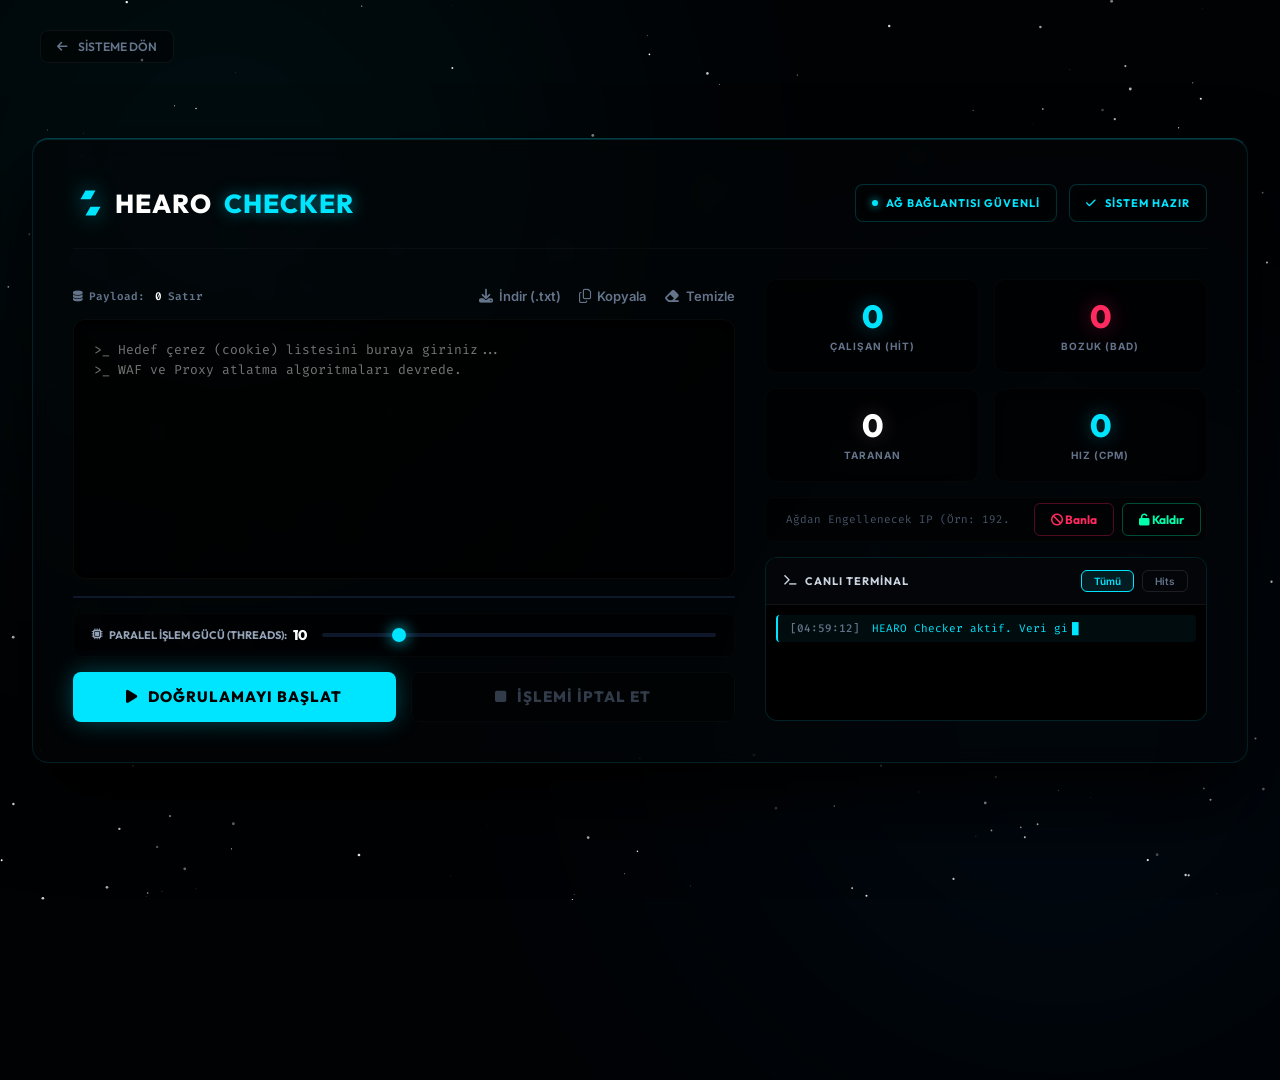
==== commit 76633843: "Remove Turkish comments from checker.html Removed comments in Turkish from the CSS styles and JavaSc" ====
--- a/checker.html
+++ b/checker.html
@@ -8,19 +8,19 @@
     <link rel="stylesheet" href="https://cdnjs.cloudflare.com/ajax/libs/font-awesome/6.4.0/css/all.min.css">
     <style>
         :root {
-            /* ELITE SİBER RENKLER */
+            /*  */
             --neon-cyan: #00e5ff; 
             --neon-red: #ff2a5f; 
             --neon-green: #00ffaa;
             
-            /* Saydam Paneller */
+            /*  */
             --panel-bg: rgba(3, 5, 8, 0.6); 
             --panel-border: rgba(0, 229, 255, 0.12);
         }
 
         * { margin: 0; padding: 0; box-sizing: border-box; }
 
-        /* SİMSİYAH DERİN UZAY ARKAPLANI (Mavilik Azaltıldı) */
+        /*  () */
         body {
             font-family: 'Inter', sans-serif;
             background-color: #010204;
@@ -32,19 +32,19 @@
             overflow: hidden; 
         }
 
-        /* UZAKTAKİ HAFİF YANSIMALAR (Gerçekçilik için kısıldı) */
+        /*  () */
         .nebula-glow { position: absolute; filter: blur(150px); opacity: 0.05; z-index: -3; pointer-events: none; border-radius: 50%; }
         .nebula-1 { top: -20%; left: -10%; width: 700px; height: 700px; background: #00e5ff; }
         .nebula-2 { bottom: -20%; right: -10%; width: 700px; height: 700px; background: #0088ff; }
 
-        /* YILDIZLAR VE METEORLAR İÇİN CANVAS */
+        /*  */
         #starCanvas { position: fixed; top: 0; left: 0; width: 100vw; height: 100vh; pointer-events: none; z-index: -2; }
 
-        /* GİRİŞ ANİMASYONU */
+        /*  */
         @keyframes smoothEnter { 0% { opacity: 0; transform: translateY(20px); } 100% { opacity: 1; transform: translateY(0); } }
         .tilt-container { width: 95%; max-width: 1300px; animation: smoothEnter 0.6s cubic-bezier(0.16, 1, 0.3, 1) forwards; perspective: 1200px; z-index: 10;}
         
-        /* ANA SAYDAM PANEL */
+        /*  */
         .checker-wrapper {
             background: var(--panel-bg); 
             border: 1px solid var(--panel-border);
@@ -57,14 +57,14 @@
             -webkit-backdrop-filter: blur(10px);
         }
 
-        /* HEADER & LOGO */
+        /*  */
         .header { grid-column: 1 / -1; display: flex; justify-content: space-between; align-items: center; border-bottom: 1px solid rgba(255,255,255,0.03); padding-bottom: 20px; height: 70px; }
         .logo { font-family: 'Outfit', sans-serif; font-size: 26px; font-weight: 800; letter-spacing: 1px; display: flex; align-items: center; gap: 12px; white-space: nowrap; flex-shrink: 0; }
         .logo svg { width: 30px; height: 30px; flex-shrink: 0; filter: drop-shadow(0 0 10px rgba(0,229,255,0.6)); }
         .logo span.hearo-text { color: white; }
         .logo span.checker-text { color: var(--neon-cyan); text-shadow: 0 0 15px rgba(0, 229, 255, 0.5); }
         
-        /* EŞİT BOYUTTA, KUSURSUZ HİZALANMIŞ KUTULAR */
+        /*  */
         .header-right { display: flex; align-items: center; gap: 12px; height: 38px; }
         .header-badge { 
             height: 100%;
@@ -73,7 +73,7 @@
             padding: 0 16px; border-radius: 8px; 
             font-family: 'Outfit', sans-serif; font-size: 11px; font-weight: 700; color: var(--neon-cyan); 
             text-transform: uppercase; letter-spacing: 1px; 
-            white-space: nowrap; /* Yazı kaymasını engeller */
+            white-space: nowrap; /*  */
             box-shadow: inset 0 0 10px rgba(0,229,255,0.03);
             transition: 0.3s;
         }
@@ -83,14 +83,14 @@
         @keyframes blink { 0%, 100% { opacity: 1; } 50% { opacity: 0.3; } }
         .header-badge.scanning { animation: pulseGlow 1.5s infinite; border-color: var(--neon-cyan); color: white; background: rgba(0,229,255,0.1);}
 
-        /* SOL PANEL */
+        /* */
         .input-area { display: flex; flex-direction: column; gap: 15px; }
         .top-actions { display: flex; justify-content: space-between; align-items: flex-end; height: 25px; }
         
         .live-counter { font-family: 'Fira Code', monospace; font-size: 11px; font-weight: 600; color: #64748b; display: flex; align-items: center; gap: 6px; transition: 0.3s;}
         .live-counter.active { color: var(--neon-cyan); text-shadow: 0 0 10px rgba(0,229,255,0.3); }
         
-        /* SABİT BUTONLAR (İNDİR/KOPYALA/TEMİZLE) */
+        /*  */
         .action-btns { display: flex; gap: 18px; margin-left: auto; align-items: center;}
         .btn-text { background: none; border: none; color: #64748b; font-family: 'Inter', sans-serif; font-size: 13px; font-weight: 600; cursor: pointer; transition: 0.2s; display: flex; align-items: center; gap: 6px; }
         .btn-text:hover { color: var(--neon-cyan); }
@@ -101,7 +101,7 @@
         textarea::-webkit-scrollbar { width: 6px; } textarea::-webkit-scrollbar-thumb { background: rgba(0, 229, 255, 0.2); border-radius: 10px; }
         textarea.success-mode { border-color: var(--neon-cyan); box-shadow: inset 0 2px 15px rgba(0,0,0,0.8), 0 0 20px rgba(0, 229, 255, 0.15); color: var(--neon-cyan); background: rgba(0, 229, 255, 0.02); }
 
-        /* HIZ KONTROLÜ */
+        /*  */
         .speed-control { display: flex; align-items: center; gap: 15px; background: rgba(0,0,0,0.5); padding: 12px 18px; border-radius: 8px; border: 1px solid rgba(255,255,255,0.02); }
         .speed-control label { font-size: 11px; color: #94a3b8; font-weight: 700; font-family: 'Outfit', sans-serif; white-space: nowrap; display: flex; align-items: center; gap: 6px; text-transform: uppercase;}
         .speed-control label span { color: white; font-weight: 800; font-size: 14px; }
@@ -109,11 +109,11 @@
         .speed-control input[type=range]::-webkit-slider-thumb { -webkit-appearance: none; width: 14px; height: 14px; border-radius: 50%; background: var(--neon-cyan); cursor: pointer; box-shadow: 0 0 15px var(--neon-cyan); transition: 0.2s; }
         .speed-control input[type=range]::-webkit-slider-thumb:hover { transform: scale(1.3); }
 
-        /* PROGRESS BAR */
+        /*  */
         .progress-container { width: 100%; height: 2px; background: #0f172a; border-radius: 10px; overflow: hidden; margin-top: 2px;}
         .progress-bar { height: 100%; width: 0%; background: var(--neon-cyan); box-shadow: 0 0 15px var(--neon-cyan); transition: width 0.2s ease; position: relative; }
 
-        /* SOLID NEON BUTONLAR */
+        /*  */
         .controls { display: flex; gap: 15px; height: 50px; }
         .main-btn { flex: 1; border: none; border-radius: 8px; font-family: 'Outfit', sans-serif; font-size: 15px; font-weight: 800; cursor: pointer; transition: 0.2s ease; display: flex; justify-content: center; align-items: center; gap: 10px; height: 100%; text-transform: uppercase; letter-spacing: 1px; }
         
@@ -125,7 +125,7 @@
         .btn-stop:hover:not(:disabled) { background: rgba(255, 42, 95, 0.1); color: var(--neon-red); border-color: var(--neon-red); }
         .btn-stop:disabled { opacity: 0.5; cursor: not-allowed; }
 
-        /* SAĞ PANEL KARTLARI */
+        /*  */
         .right-panel { display: flex; flex-direction: column; gap: 15px; }
         .stats-grid { display: grid; grid-template-columns: repeat(2, 1fr); gap: 15px; }
         .stat-card { background: rgba(0,0,0,0.5); border: 1px solid rgba(255,255,255,0.02); border-radius: 12px; padding: 20px 10px; display: flex; flex-direction: column; align-items: center; justify-content: center; gap: 8px; transition: 0.3s; position: relative; overflow: hidden; box-shadow: inset 0 2px 10px rgba(0,0,0,0.5);}
@@ -144,7 +144,7 @@
         .val-total { color: white; text-shadow: 0 0 20px rgba(255, 255, 255, 0.2);} 
         .val-cpm { color: var(--neon-cyan); text-shadow: 0 0 20px rgba(0, 229, 255, 0.4);}
 
-        /* IP BAN KUTUSU */
+        /*  */
         .ip-ban-box { display: flex; gap: 8px; height: 45px; align-items: center; background: rgba(0,0,0,0.5); padding: 5px; border-radius: 8px; border: 1px solid rgba(255,255,255,0.02); }
         .ip-ban-box input { flex: 1; height: 100%; background: transparent; border: none; padding: 0 15px; color: white; font-family: 'Fira Code', monospace; font-size: 11px; outline: none; }
         .ip-ban-box input::placeholder { color: #475569; }
@@ -153,10 +153,10 @@
         .ip-btn-unban { height: 100%; padding: 0 16px; background: transparent; border: 1px solid rgba(0,255,170,0.3); color: var(--neon-green); border-radius: 6px; font-family: 'Outfit', sans-serif; font-size: 12px; font-weight: 700; cursor: pointer; transition: 0.2s; }
         .ip-btn-unban:hover { background: rgba(0,255,170,0.15); box-shadow: 0 0 10px rgba(0,255,170,0.2); border-color: var(--neon-green);}
 
-        /* KONSOL (SİYAH HACKER TERMINALİ) */
+        /*  */
         .console-container { position: relative; display: flex; flex-direction: column; background: #000000; border: 1px solid rgba(0, 229, 255, 0.15); border-radius: 12px; overflow: hidden; box-shadow: inset 0 0 30px rgba(0,0,0,1); }
         
-        /* Şeffaf ve Koyu Siyah Matrix Efekti */
+        /*  */
         #matrixCanvas { position: absolute; top: 0; left: 0; width: 100%; height: 100%; z-index: 0; opacity: 0.15; pointer-events: none; }
 
         .console-header { position: relative; z-index: 1; display: flex; justify-content: space-between; align-items: center; padding: 12px 18px; border-bottom: 1px solid rgba(255,255,255,0.05); background: #030508; }
@@ -166,11 +166,11 @@
         .c-filter:hover { border-color: rgba(255,255,255,0.3); color: white; }
         .c-filter.active { background: rgba(0, 229, 255, 0.1); border-color: var(--neon-cyan); color: var(--neon-cyan); }
         
-        /* LOG KUTULARI (KUSURSUZ GÖRSEL DİZAYN) */
+        
         .console-logs { position: relative; z-index: 1; height: 115px; padding: 10px; overflow-y: auto; font-family: 'Fira Code', monospace; font-size: 11px; display: flex; flex-direction: column; gap: 6px; }
         .console-logs::-webkit-scrollbar { width: 4px; } .console-logs::-webkit-scrollbar-thumb { background: rgba(0, 229, 255, 0.2); border-radius: 10px; }
         
-        /* Pürüzsüz Log Animasyonu */
+        
         @keyframes popIn {
             0% { opacity: 0; transform: translateY(10px); }
             100% { opacity: 1; transform: translateY(0); }
@@ -190,7 +190,7 @@
         
         .console-logs.filter-hits .log:not(.hit):not(.info) { display: none !important; }
 
-        /* İMLEÇ */
+        
         .typing-cursor::after { content: '█'; animation: blinkType 1s step-start infinite; color: var(--neon-cyan); margin-left: 4px; }
         @keyframes blinkType { 50% { opacity: 0; } }
 
@@ -200,11 +200,11 @@
 </head>
 <body>
 
-<!-- DERİN UZAY MAVİLİKLERİ (AZALTILMIŞ, SİYAH ODAKLI) -->
+
 <div class="nebula-glow nebula-1"></div>
 <div class="nebula-glow nebula-2"></div>
 
-<!-- ULTIMATE YILDIZLAR VE METEORLAR CANVAS -->
+
 <canvas id="starCanvas"></canvas>
 
 <a href="index.html" class="btn-back"><i class="fa-solid fa-arrow-left"></i> SİSTEME DÖN</a>
@@ -220,7 +220,7 @@
                 <span class="hearo-text">HEARO</span> <span class="checker-text">CHECKER</span>
             </div>
             
-            <!-- EŞİT BOYUTLU KUTULAR -->
+            
             <div class="header-right">
                 <div class="header-badge">
                     <div class="ping-dot"></div> AĞ BAĞLANTISI GÜVENLİ
@@ -235,7 +235,7 @@
             <div class="top-actions">
                 <div id="liveCounter" class="live-counter"><i class="fa-solid fa-database"></i> Payload: <span id="lineCount" style="color: white; margin-left: 4px;">0</span> Satır</div>
                 
-                <!-- SABİT BUTONLAR (İNDİR/KOPYALA) -->
+                
                 <div class="action-btns">
                     <button id="btnDownload" class="btn-text" onclick="downloadHits()"><i class="fa-solid fa-download"></i> İndir (.txt)</button>
                     <button id="btnCopy" class="btn-text" onclick="copyHits()"><i class="fa-regular fa-copy"></i> Kopyala</button>
@@ -274,7 +274,7 @@
                 <button class="ip-btn-unban" onclick="manageIP('unban_ip')"><i class="fa-solid fa-unlock"></i> Kaldır</button>
             </div>
 
-            <!-- SİYAH HACKER TERMINALİ -->
+            
             <div class="console-container" id="terminalContainer">
                 <canvas id="matrixCanvas"></canvas>
                 
@@ -296,7 +296,7 @@
 <script>
     const backendUrl = "https://billowing-smoke-cb6b.hearo.workers.dev";
     
-    // --- 1. ARKAPLAN İÇİN GÜZELLEŞTİRİLMİŞ YILDIZLAR VE METEORLAR ---
+    // --- 1. 
     const sCanvas = document.getElementById('starCanvas');
     const sCtx = sCanvas.getContext('2d');
     let w = sCanvas.width = window.innerWidth;
@@ -309,11 +309,11 @@
 
     const shootingStars = [];
     function spawnShootingStar() {
-        if(Math.random() < 0.02) { // Kayan yıldız sıklığı
+        if(Math.random() < 0.05) { // 
             shootingStars.push({ 
                 x: Math.random() * w * 1.5, 
                 y: Math.random() * h * 0.5 - 200, 
-                len: Math.random() * 100 + 40, // Daha uzun kuyruk
+                len: Math.random() * 100 + 40, // 
                 speed: Math.random() * 15 + 10, 
                 angle: Math.PI / 4 + (Math.random() * 0.1 - 0.05), 
                 opacity: 1, 
@@ -358,7 +358,7 @@
     drawStars();
     window.addEventListener('resize', () => { w = sCanvas.width = window.innerWidth; h = sCanvas.height = window.innerHeight; });
 
-    // --- 2. SADECE TERMİNAL İÇİN SİYAH/GRİ MATRIX YAĞMURU ---
+    // --- 2.  ---
     const mCanvas = document.getElementById('matrixCanvas');
     const mCtx = mCanvas.getContext('2d');
     const terminalContainer = document.getElementById('terminalContainer');
@@ -394,7 +394,7 @@
     }
     setInterval(drawMatrix, 50);
 
-    // --- 3. DAKTİLO EFEKTİ ---
+    // --- 3.  ---
     const getTime = () => { const d = new Date(); return `[${d.getHours().toString().padStart(2,'0')}:${d.getMinutes().toString().padStart(2,'0')}:${d.getSeconds().toString().padStart(2,'0')}]`; };
     
     window.onload = () => {
@@ -415,7 +415,7 @@
         setTimeout(typeWriter, 600);
     };
 
-    // --- ARAYÜZ FONKSİYONLARI ---
+    // ---  ---
     function updateLineCount() {
         const raw = document.getElementById('cookieInput').value.trim();
         const lines = raw ? raw.split('\n').filter(line => line.trim() !== '' && !line.trim().startsWith('#')).length : 0;
